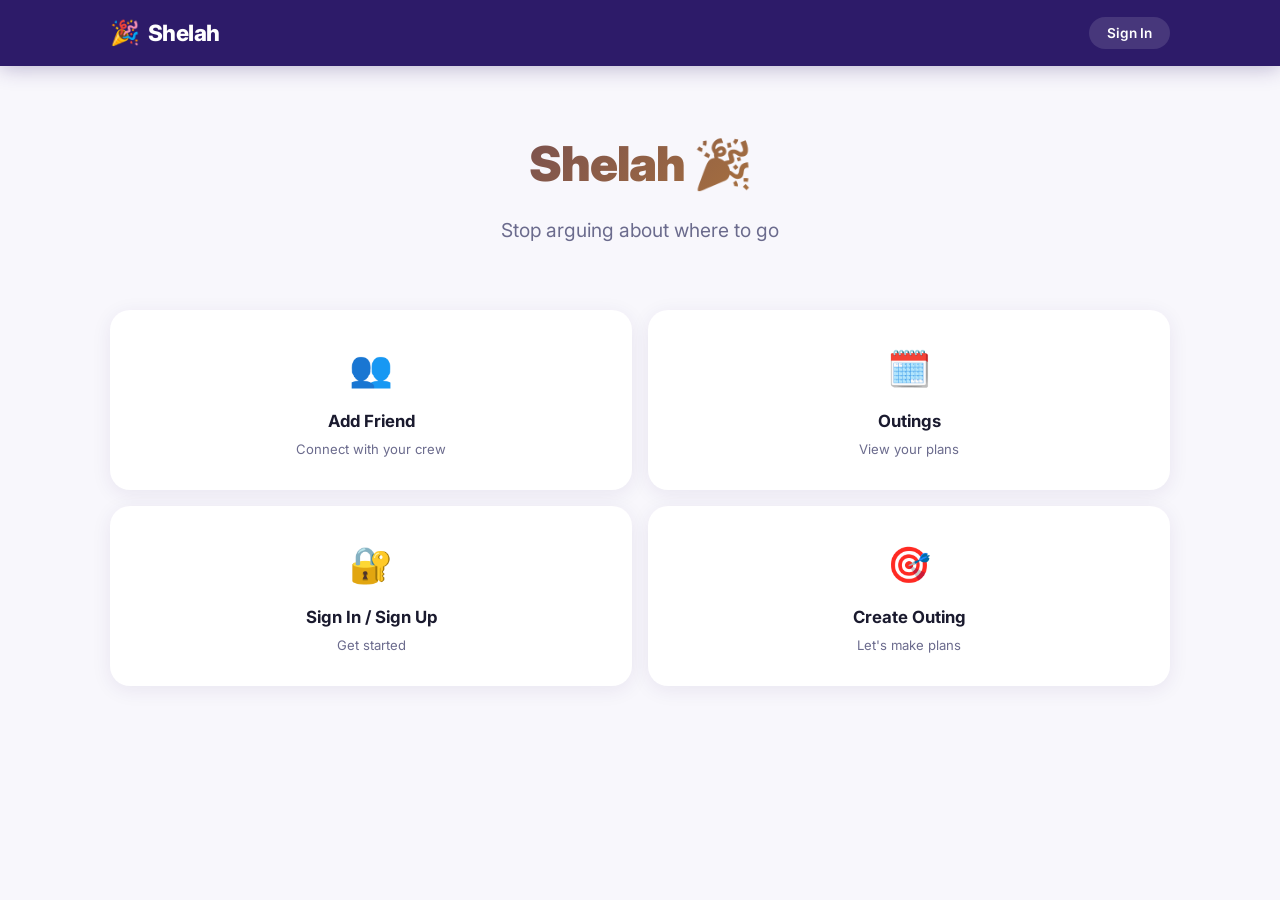
==== index.html @ 34726a4f "upload" ====
<!DOCTYPE html>
<html lang="en">
<head>
  <meta charset="UTF-8">
  <meta name="viewport" content="width=device-width, initial-scale=1.0">
  <meta name="description" content="Shelah — Stop arguing about where to go. Plan outings with friends and find places everyone loves.">
  <title>Shelah 🎉 — Plan Outings With Friends</title>
  <link rel="stylesheet" href="/css/styles.css">
</head>
<body>

<!-- Nav -->
<nav class="nav">
  <div class="container">
    <a href="/" class="nav-brand"><span>🎉</span> Shelah</a>
    <div id="nav-user"></div>
  </div>
</nav>

<!-- Hero -->
<section class="hero" id="hero-section">
  <div id="hero-guest" data-auth="guest">
    <h1 class="hero-title">Shelah 🎉</h1>
    <p class="hero-tagline">Stop arguing about where to go</p>
  </div>
  <div id="hero-user" data-auth="required" style="display:none">
    <h2 class="hero-greeting" id="greeting"></h2>
    <p class="hero-tagline">What's the plan today?</p>
  </div>
</section>

<!-- Action Grid -->
<main class="container" style="padding-bottom:48px">
  <div class="action-grid">
    <div class="action-card" id="action-add-friend" onclick="handleAction('friend')">
      <span class="icon">👥</span>
      <div class="label">Add Friend</div>
      <div class="sublabel">Connect with your crew</div>
    </div>
    <div class="action-card" id="action-outings" onclick="handleAction('outings')">
      <span class="icon">🗓️</span>
      <div class="label">Outings</div>
      <div class="sublabel">View your plans</div>
    </div>
    <div class="action-card" id="action-auth" onclick="handleAction('auth')">
      <span class="icon" id="auth-icon">🔐</span>
      <div class="label" id="auth-label">Sign In / Sign Up</div>
      <div class="sublabel" id="auth-sublabel">Get started</div>
    </div>
    <div class="action-card" id="action-create" onclick="handleAction('create')">
      <span class="icon">🎯</span>
      <div class="label">Create Outing</div>
      <div class="sublabel">Let's make plans</div>
    </div>
  </div>
</main>

<!-- Auth Modal -->
<div class="modal-overlay" id="auth-modal">
  <div class="modal modal-inner">
    <div class="tabs">
      <div class="tab active" onclick="switchTab('signin')">Sign In</div>
      <div class="tab" onclick="switchTab('signup')">Sign Up</div>
    </div>
    <!-- Sign In -->
    <div class="tab-content active" id="tab-signin">
      <form id="signin-form" onsubmit="handleSignIn(event)">
        <div class="form-group">
          <label class="form-label">Email</label>
          <input type="email" class="form-input" id="signin-email" placeholder="you@example.com" required>
        </div>
        <div class="form-group">
          <label class="form-label">Password</label>
          <input type="password" class="form-input" id="signin-password" placeholder="••••••••" required>
        </div>
        <div class="form-error" id="signin-error"></div>
        <button type="submit" class="btn btn-primary btn-block btn-lg" id="signin-btn">Sign In</button>
      </form>
    </div>
    <!-- Sign Up -->
    <div class="tab-content" id="tab-signup">
      <form id="signup-form" onsubmit="handleSignUp(event)">
        <div class="form-group">
          <label class="form-label">Display Name</label>
          <input type="text" class="form-input" id="signup-name" placeholder="Your name" required>
        </div>
        <div class="form-group">
          <label class="form-label">Email</label>
          <input type="email" class="form-input" id="signup-email" placeholder="you@example.com" required>
        </div>
        <div class="form-group">
          <label class="form-label">Password</label>
          <input type="password" class="form-input" id="signup-password" placeholder="Min 6 characters" required minlength="6">
        </div>
        <div class="form-error" id="signup-error"></div>
        <button type="submit" class="btn btn-accent btn-block btn-lg" id="signup-btn">Create Account</button>
      </form>
    </div>
  </div>
</div>

<!-- Friend Modal -->
<div class="modal-overlay" id="friend-modal">
  <div class="modal modal-inner">
    <h3 class="modal-title">👥 Add Friend</h3>
    <form onsubmit="handleAddFriend(event)">
      <div class="form-group">
        <label class="form-label">Friend's Email</label>
        <input type="email" class="form-input" id="friend-email" placeholder="friend@example.com" required>
      </div>
      <button type="submit" class="btn btn-primary btn-block" id="add-friend-btn">Send Request</button>
    </form>
    <div style="margin-top:24px">
      <h4 class="section-title">📬 Pending Requests</h4>
      <div id="friend-requests-list">
        <div class="empty-state"><span class="icon">✨</span><p>No pending requests</p></div>
      </div>
    </div>
  </div>
</div>

<script src="/js/api.js"></script>
<script src="/js/auth.js"></script>
<script>
  function onAuthReady() {
    const user = window.currentUser;
    if (user) {
      document.getElementById('greeting').textContent = `Hey ${user.display_name}! 👋`;
      document.getElementById('auth-icon').textContent = '👋';
      document.getElementById('auth-label').textContent = 'Sign Out';
      document.getElementById('auth-sublabel').textContent = user.display_name;
    }
    // Auto open login modal if redirected
    if (new URLSearchParams(window.location.search).get('login') === '1' && !user) {
      openAuthModal();
    }
  }

  function handleAction(action) {
    if (action === 'auth') {
      if (window.currentUser) { handleLogout(); return; }
      openAuthModal();
      return;
    }
    if (!window.currentUser) {
      showToast('Please sign in first', 'info');
      openAuthModal();
      return;
    }
    if (action === 'friend') openModal('friend-modal'), loadFriendRequests();
    if (action === 'outings') window.location.href = '/outings.html';
    if (action === 'create') window.location.href = '/create-outing.html';
  }

  function openAuthModal() { openModal('auth-modal'); }

  function switchTab(tab) {
    document.querySelectorAll('.tab').forEach((t, i) => {
      t.classList.toggle('active', (tab === 'signin' && i === 0) || (tab === 'signup' && i === 1));
    });
    document.getElementById('tab-signin').classList.toggle('active', tab === 'signin');
    document.getElementById('tab-signup').classList.toggle('active', tab === 'signup');
  }

  async function handleSignIn(e) {
    e.preventDefault();
    const btn = document.getElementById('signin-btn');
    const errEl = document.getElementById('signin-error');
    errEl.textContent = '';
    btnLoading(btn, true);
    try {
      const data = await login(
        document.getElementById('signin-email').value,
        document.getElementById('signin-password').value
      );
      window.currentUser = data.user;
      closeAllModals();
      updateAuthUI();
      onAuthReady();
      showToast('Welcome back!', 'success');
    } catch (err) {
      errEl.textContent = err.error || 'Sign in failed';
    } finally {
      btnLoading(btn, false);
    }
  }

  async function handleSignUp(e) {
    e.preventDefault();
    const btn = document.getElementById('signup-btn');
    const errEl = document.getElementById('signup-error');
    errEl.textContent = '';
    btnLoading(btn, true);
    try {
      const data = await signup(
        document.getElementById('signup-email').value,
        document.getElementById('signup-password').value,
        document.getElementById('signup-name').value
      );
      window.currentUser = data.user;
      closeAllModals();
      updateAuthUI();
      onAuthReady();
      showToast('Account created! 🎉', 'success');
    } catch (err) {
      errEl.textContent = err.error || 'Sign up failed';
    } finally {
      btnLoading(btn, false);
    }
  }

  async function handleAddFriend(e) {
    e.preventDefault();
    const btn = document.getElementById('add-friend-btn');
    btnLoading(btn, true);
    try {
      const data = await addFriend(document.getElementById('friend-email').value);
      document.getElementById('friend-email').value = '';
      showToast(data.message, 'success');
    } catch (err) {
      showToast(err.error || 'Failed to add friend', 'error');
    } finally {
      btnLoading(btn, false);
    }
  }

  async function loadFriendRequests() {
    const container = document.getElementById('friend-requests-list');
    try {
      const data = await getFriendRequests();
      if (!data.requests.length) {
        container.innerHTML = '<div class="empty-state"><span class="icon">✨</span><p>No pending requests</p></div>';
        return;
      }
      container.innerHTML = data.requests.map(r => `
        <div class="member-row" id="freq-${r.friendship_id}">
          ${avatarHtml(r.display_name, 36)}
          <span class="member-name">${escapeHtml(r.display_name)}</span>
          <button class="btn btn-sm btn-primary" onclick="respondRequest('${r.friendship_id}','accept')">Accept</button>
          <button class="btn btn-sm btn-outline" onclick="respondRequest('${r.friendship_id}','decline')">Decline</button>
        </div>
      `).join('');
    } catch (err) {
      container.innerHTML = '<p style="color:var(--text-secondary)">Could not load requests</p>';
    }
  }

  async function respondRequest(id, action) {
    try {
      await respondFriendRequest(id, action);
      document.getElementById('freq-' + id)?.remove();
      showToast(action === 'accept' ? 'Friend added! 🤝' : 'Request declined', action === 'accept' ? 'success' : 'info');
    } catch (err) {
      showToast(err.error || 'Failed', 'error');
    }
  }
</script>
</body>
</html>
---- css/styles.css ----
/* ============================================
   SHELAH — Design System & Styles
   ============================================ */
@import url('https://fonts.googleapis.com/css2?family=Inter:wght@300;400;500;600;700;800;900&display=swap');

/* --- Tokens --- */
:root {
  --primary: #2D1B69;
  --primary-light: #4A2D99;
  --primary-dark: #1A0F40;
  --accent: #F5A623;
  --accent-light: #FFD07A;
  --accent-dark: #D48B0A;
  --bg: #F8F7FC;
  --bg-card: #FFFFFF;
  --bg-dark: #0F0A1E;
  --text: #1A1A2E;
  --text-secondary: #6B6B8D;
  --text-light: #9999B3;
  --border: #E8E6F0;
  --success: #10B981;
  --error: #EF4444;
  --warning: #F59E0B;
  --green-pill: #D1FAE5;
  --green-pill-text: #065F46;
  --red-pill: #FEE2E2;
  --red-pill-text: #991B1B;
  --amber-pill: #FEF3C7;
  --amber-pill-text: #92400E;
  --radius: 14px;
  --radius-sm: 8px;
  --radius-lg: 20px;
  --radius-full: 999px;
  --shadow-sm: 0 1px 3px rgba(45,27,105,0.06);
  --shadow: 0 4px 20px rgba(45,27,105,0.08);
  --shadow-lg: 0 10px 40px rgba(45,27,105,0.12);
  --shadow-glow: 0 0 30px rgba(245,166,35,0.15);
  --transition: 0.25s cubic-bezier(0.4,0,0.2,1);
  --font: 'Inter', -apple-system, BlinkMacSystemFont, sans-serif;
}

/* --- Reset --- */
*,*::before,*::after{box-sizing:border-box;margin:0;padding:0}
html{font-size:16px;scroll-behavior:smooth}
body{font-family:var(--font);background:var(--bg);color:var(--text);line-height:1.6;min-height:100vh;-webkit-font-smoothing:antialiased}
a{color:inherit;text-decoration:none}
button{cursor:pointer;font-family:var(--font);border:none;background:none}
input,select,textarea{font-family:var(--font);border:none;outline:none}
img{max-width:100%;display:block}
ul{list-style:none}

/* --- Utilities --- */
.container{max-width:1100px;margin:0 auto;padding:0 20px}
.sr-only{position:absolute;width:1px;height:1px;overflow:hidden;clip:rect(0,0,0,0)}
.text-center{text-align:center}

/* --- Nav --- */
.nav{background:var(--primary);padding:14px 0;position:sticky;top:0;z-index:100;box-shadow:0 2px 20px rgba(45,27,105,0.3)}
.nav .container{display:flex;align-items:center;justify-content:space-between}
.nav-brand{font-size:1.4rem;font-weight:800;color:#fff;letter-spacing:-0.5px;display:flex;align-items:center;gap:8px}
.nav-brand span{font-size:1.5rem}
.nav-user{display:flex;align-items:center;gap:12px;color:rgba(255,255,255,0.85);font-size:0.9rem}
.nav-user strong{color:#fff}
.nav-btn{background:rgba(255,255,255,0.12);color:#fff;padding:8px 18px;border-radius:var(--radius-full);font-size:0.85rem;font-weight:600;transition:var(--transition)}
.nav-btn:hover{background:rgba(255,255,255,0.22)}

/* --- Buttons --- */
.btn{display:inline-flex;align-items:center;justify-content:center;gap:8px;padding:12px 28px;border-radius:var(--radius);font-weight:600;font-size:0.95rem;transition:var(--transition);position:relative;overflow:hidden}
.btn:active{transform:scale(0.97)}
.btn-primary{background:linear-gradient(135deg,var(--primary),var(--primary-light));color:#fff;box-shadow:0 4px 15px rgba(45,27,105,0.25)}
.btn-primary:hover{box-shadow:0 6px 25px rgba(45,27,105,0.35);transform:translateY(-1px)}
.btn-accent{background:linear-gradient(135deg,var(--accent),var(--accent-light));color:var(--primary-dark);box-shadow:0 4px 15px rgba(245,166,35,0.3)}
.btn-accent:hover{box-shadow:0 6px 25px rgba(245,166,35,0.4);transform:translateY(-1px)}
.btn-outline{border:2px solid var(--border);color:var(--text);background:var(--bg-card)}
.btn-outline:hover{border-color:var(--primary);color:var(--primary)}
.btn-ghost{color:var(--text-secondary);padding:8px 16px}
.btn-ghost:hover{color:var(--primary);background:rgba(45,27,105,0.05)}
.btn-danger{background:var(--error);color:#fff}
.btn-sm{padding:8px 18px;font-size:0.85rem;border-radius:var(--radius-sm)}
.btn-lg{padding:16px 36px;font-size:1.05rem;border-radius:var(--radius-lg)}
.btn-block{width:100%}
.btn:disabled{opacity:0.5;cursor:not-allowed;transform:none!important}
.btn .spinner{width:18px;height:18px;border:2px solid rgba(255,255,255,0.3);border-top-color:#fff;border-radius:50%;animation:spin 0.6s linear infinite}
@keyframes spin{to{transform:rotate(360deg)}}

/* --- Cards --- */
.card{background:var(--bg-card);border-radius:var(--radius);box-shadow:var(--shadow);padding:24px;transition:var(--transition)}
.card:hover{box-shadow:var(--shadow-lg)}
.card-header{display:flex;align-items:center;justify-content:space-between;margin-bottom:16px}

/* --- Action Cards (Home) --- */
.action-grid{display:grid;grid-template-columns:repeat(2,1fr);gap:16px;margin-top:24px}
.action-card{background:var(--bg-card);border-radius:var(--radius-lg);padding:28px 24px;text-align:center;cursor:pointer;transition:var(--transition);border:2px solid transparent;box-shadow:var(--shadow)}
.action-card:hover{transform:translateY(-4px);box-shadow:var(--shadow-lg);border-color:var(--accent)}
.action-card .icon{font-size:2.2rem;margin-bottom:12px;display:block}
.action-card .label{font-weight:700;font-size:1.05rem;color:var(--text)}
.action-card .sublabel{font-size:0.82rem;color:var(--text-secondary);margin-top:4px}

/* --- Hero --- */
.hero{text-align:center;padding:60px 20px 40px}
.hero-title{font-size:3rem;font-weight:900;background:linear-gradient(135deg,var(--primary),var(--accent));-webkit-background-clip:text;-webkit-text-fill-color:transparent;background-clip:text;letter-spacing:-1px}
.hero-tagline{font-size:1.2rem;color:var(--text-secondary);margin-top:12px;font-weight:400}
.hero-greeting{font-size:1.8rem;font-weight:800;color:var(--text);margin-bottom:4px}

/* --- Forms --- */
.form-group{margin-bottom:18px}
.form-label{display:block;font-weight:600;font-size:0.88rem;color:var(--text-secondary);margin-bottom:6px;text-transform:uppercase;letter-spacing:0.5px}
.form-input{width:100%;padding:12px 16px;border:2px solid var(--border);border-radius:var(--radius);font-size:0.95rem;background:var(--bg);color:var(--text);transition:var(--transition)}
.form-input:focus{border-color:var(--primary);box-shadow:0 0 0 3px rgba(45,27,105,0.1)}
.form-input::placeholder{color:var(--text-light)}
.form-error{color:var(--error);font-size:0.82rem;margin-top:4px}

/* --- Tabs --- */
.tabs{display:flex;border-bottom:2px solid var(--border);margin-bottom:24px}
.tab{flex:1;padding:12px;text-align:center;font-weight:600;color:var(--text-secondary);cursor:pointer;border-bottom:2px solid transparent;margin-bottom:-2px;transition:var(--transition)}
.tab.active{color:var(--primary);border-bottom-color:var(--primary)}
.tab:hover{color:var(--primary)}
.tab-content{display:none}
.tab-content.active{display:block}

/* --- Modal --- */
.modal-overlay{position:fixed;inset:0;background:rgba(15,10,30,0.6);backdrop-filter:blur(4px);z-index:200;display:none;align-items:center;justify-content:center;animation:fadeIn 0.2s ease}
.modal-overlay.active{display:flex}
.modal{background:var(--bg-card);border-radius:var(--radius-lg);padding:32px;max-width:480px;width:90%;max-height:90vh;overflow-y:auto;box-shadow:var(--shadow-lg);animation:slideUp 0.3s ease}
.modal-lg{max-width:640px}
.modal-full{max-width:95vw;width:95vw;max-height:95vh;height:95vh}
.modal-title{font-size:1.3rem;font-weight:800;margin-bottom:20px;display:flex;align-items:center;gap:10px}
.modal-close{position:absolute;top:16px;right:16px;font-size:1.5rem;color:var(--text-secondary);cursor:pointer;width:36px;height:36px;display:flex;align-items:center;justify-content:center;border-radius:50%;transition:var(--transition)}
.modal-close:hover{background:var(--bg);color:var(--text)}
.modal-inner{position:relative}

@keyframes fadeIn{from{opacity:0}to{opacity:1}}
@keyframes slideUp{from{opacity:0;transform:translateY(20px)}to{opacity:1;transform:translateY(0)}}

/* --- Pill Badges --- */
.pill{display:inline-flex;align-items:center;gap:4px;padding:4px 14px;border-radius:var(--radius-full);font-size:0.78rem;font-weight:700;text-transform:uppercase;letter-spacing:0.3px}
.pill-open{background:var(--green-pill);color:var(--green-pill-text)}
.pill-closed{background:var(--red-pill);color:var(--red-pill-text)}
.pill-restricted{background:var(--amber-pill);color:var(--amber-pill-text)}
.pill-budget{background:#EDE9FE;color:#5B21B6}
.pill-moderate{background:#DBEAFE;color:#1E40AF}
.pill-upscale{background:#FEF3C7;color:#92400E}
.pill-luxury{background:#FEE2E2;color:#991B1B}
.pill-niche{background:#E0E7FF;color:#3730A3}
.pill-mainstream{background:#D1FAE5;color:#065F46}

/* --- Avatar --- */
.avatar{width:40px;height:40px;border-radius:50%;display:flex;align-items:center;justify-content:center;font-weight:700;font-size:0.9rem;color:#fff;flex-shrink:0}
.avatar-stack{display:flex}
.avatar-stack .avatar{margin-left:-10px;border:2px solid var(--bg-card)}
.avatar-stack .avatar:first-child{margin-left:0}
.avatar-more{background:var(--border);color:var(--text-secondary);font-size:0.75rem}

/* --- Members Table --- */
.members-list{display:flex;flex-direction:column;gap:8px}
.member-row{display:flex;align-items:center;gap:14px;padding:12px 16px;background:var(--bg);border-radius:var(--radius);transition:var(--transition)}
.member-row:hover{background:#EEEAF5}
.member-name{font-weight:600;flex:1}
.member-status{font-size:1.1rem}

/* --- Place Cards --- */
.places-grid{display:flex;flex-direction:column;gap:14px}
.place-card{display:flex;gap:16px;padding:16px;background:var(--bg-card);border-radius:var(--radius);box-shadow:var(--shadow-sm);transition:var(--transition);border:2px solid transparent}
.place-card:hover{border-color:var(--accent);box-shadow:var(--shadow)}
.place-thumb{width:90px;height:90px;border-radius:var(--radius-sm);overflow:hidden;flex-shrink:0;display:flex;align-items:center;justify-content:center;font-size:2rem;background:linear-gradient(135deg,#EDE9FE,#DDD6FE)}
.place-thumb img{width:100%;height:100%;object-fit:cover}
.place-info{flex:1;min-width:0}
.place-name{font-weight:700;font-size:1.05rem;margin-bottom:4px}
.place-meta{display:flex;flex-wrap:wrap;gap:8px;align-items:center;margin-top:6px;font-size:0.82rem;color:var(--text-secondary)}
.place-meta .pill{font-size:0.7rem}
.place-stars{color:var(--accent);letter-spacing:1px}
.place-actions{display:flex;flex-direction:column;align-items:center;justify-content:center;gap:4px;flex-shrink:0}
.vote-btn{width:48px;height:48px;border-radius:50%;border:2px solid var(--border);display:flex;align-items:center;justify-content:center;font-size:1.3rem;transition:var(--transition);background:var(--bg-card)}
.vote-btn:hover{border-color:var(--accent);background:#FFF8EB}
.vote-btn.voted{background:var(--accent);border-color:var(--accent);color:var(--primary-dark)}
.vote-count{font-size:0.8rem;font-weight:700;color:var(--text-secondary)}

/* --- Outing Cards --- */
.outing-card{display:flex;align-items:center;gap:16px;padding:20px;background:var(--bg-card);border-radius:var(--radius);box-shadow:var(--shadow-sm);transition:var(--transition);cursor:pointer;border:2px solid transparent}
.outing-card:hover{border-color:var(--primary);box-shadow:var(--shadow);transform:translateY(-2px)}
.outing-card-info{flex:1}
.outing-card-name{font-weight:700;font-size:1.1rem}
.outing-card-date{color:var(--text-secondary);font-size:0.88rem;margin-top:2px}
.outing-card-right{display:flex;align-items:center;gap:12px}

/* --- Toast --- */
.toast-container{position:fixed;bottom:24px;right:24px;z-index:9999;display:flex;flex-direction:column;gap:8px}
.toast{padding:14px 22px;border-radius:var(--radius);color:#fff;font-weight:600;font-size:0.9rem;box-shadow:var(--shadow-lg);animation:slideInRight 0.3s ease, fadeOut 0.3s ease 2.7s forwards;max-width:360px}
.toast-success{background:var(--success)}
.toast-error{background:var(--error)}
.toast-info{background:var(--primary)}
@keyframes slideInRight{from{transform:translateX(100%);opacity:0}to{transform:translateX(0);opacity:1}}
@keyframes fadeOut{to{opacity:0;transform:translateY(10px)}}

/* --- Type Selector --- */
.type-options{display:flex;flex-direction:column;gap:12px}
.type-option{padding:20px;border:2px solid var(--border);border-radius:var(--radius);cursor:pointer;transition:var(--transition);text-align:center}
.type-option:hover{border-color:var(--primary);background:#F5F3FF}
.type-option.selected{border-color:var(--primary);background:linear-gradient(135deg,#F5F3FF,#EDE9FE)}
.type-option .icon{font-size:2rem;margin-bottom:8px}
.type-option .name{font-weight:700;font-size:1rem}
.type-option .desc{font-size:0.82rem;color:var(--text-secondary);margin-top:4px}

/* --- Date Picker --- */
.calendar{user-select:none}
.calendar-header{display:flex;align-items:center;justify-content:space-between;margin-bottom:16px}
.calendar-header .month{font-weight:700;font-size:1.05rem}
.calendar-nav{width:36px;height:36px;display:flex;align-items:center;justify-content:center;border-radius:50%;cursor:pointer;transition:var(--transition);font-size:1.2rem}
.calendar-nav:hover{background:var(--bg)}
.calendar-grid{display:grid;grid-template-columns:repeat(7,1fr);gap:4px;text-align:center}
.calendar-day-label{font-size:0.75rem;font-weight:600;color:var(--text-light);padding:8px 0}
.calendar-day{padding:10px 0;border-radius:var(--radius-sm);cursor:pointer;font-weight:500;transition:var(--transition);font-size:0.9rem}
.calendar-day:hover:not(.disabled):not(.selected){background:var(--bg)}
.calendar-day.disabled{color:var(--text-light);cursor:not-allowed;opacity:0.4}
.calendar-day.selected{background:var(--primary);color:#fff;font-weight:700}
.calendar-day.today{border:2px solid var(--accent)}

/* --- Chips --- */
.chip{display:inline-flex;align-items:center;gap:6px;padding:6px 14px;border-radius:var(--radius-full);font-size:0.85rem;font-weight:600;border:2px solid var(--border);background:var(--bg-card);cursor:pointer;transition:var(--transition)}
.chip:hover{border-color:var(--primary)}
.chip.active{background:var(--primary);color:#fff;border-color:var(--primary)}
.chip-remove{font-size:1rem;line-height:1;margin-left:4px;opacity:0.6}
.chip-remove:hover{opacity:1}
.chips-grid{display:flex;flex-wrap:wrap;gap:8px}

/* --- Slider --- */
.slider-wrap{padding:8px 0}
.slider-wrap input[type=range]{width:100%;-webkit-appearance:none;height:6px;border-radius:3px;background:linear-gradient(90deg,var(--primary) 0%,var(--border) 0%);outline:none;transition:var(--transition)}
.slider-wrap input[type=range]::-webkit-slider-thumb{-webkit-appearance:none;width:22px;height:22px;border-radius:50%;background:var(--primary);box-shadow:0 2px 8px rgba(45,27,105,0.3);cursor:pointer}
.slider-label{font-weight:600;color:var(--primary);font-size:0.95rem;text-align:center;margin-top:8px}

/* --- Star Picker --- */
.star-picker{display:flex;gap:4px;font-size:1.5rem;cursor:pointer}
.star-picker .star{color:var(--border);transition:var(--transition)}
.star-picker .star.active{color:var(--accent)}
.star-picker .star:hover{transform:scale(1.15)}

/* --- Map Container --- */
.map-container{width:100%;height:250px;border-radius:var(--radius);overflow:hidden;border:2px solid var(--border);margin-bottom:12px;background:var(--bg)}

/* --- Share Box --- */
.share-box{display:flex;align-items:center;gap:8px;padding:10px 14px;background:var(--bg);border-radius:var(--radius);border:2px solid var(--border);margin:12px 0}
.share-box input{flex:1;background:transparent;font-size:0.85rem;color:var(--text-secondary)}
.share-box .btn{flex-shrink:0}

/* --- Empty State --- */
.empty-state{text-align:center;padding:48px 20px;color:var(--text-secondary)}
.empty-state .icon{font-size:3rem;margin-bottom:12px;display:block}
.empty-state .title{font-weight:700;font-size:1.1rem;color:var(--text);margin-bottom:8px}

/* --- Restricted View --- */
.restricted-view{text-align:center;padding:80px 20px}
.restricted-view .lock{font-size:4rem;margin-bottom:16px}
.restricted-view h2{font-size:1.5rem;margin-bottom:8px}

/* --- Loading --- */
.skeleton{background:linear-gradient(90deg,var(--border) 25%,#f0eef5 50%,var(--border) 75%);background-size:200% 100%;animation:shimmer 1.5s infinite;border-radius:var(--radius-sm);height:20px;margin-bottom:8px}
@keyframes shimmer{0%{background-position:200% 0}100%{background-position:-200% 0}}

/* --- Page Header --- */
.page-header{display:flex;align-items:center;justify-content:space-between;margin:32px 0 24px;flex-wrap:wrap;gap:12px}
.page-header h1{font-size:1.8rem;font-weight:800}

/* --- Outing Header --- */
.outing-header{margin-bottom:28px}
.outing-header h1{font-size:2rem;font-weight:900;margin-bottom:4px}
.outing-date{color:var(--text-secondary);font-size:1.05rem;margin-bottom:10px}
.outing-actions{display:flex;flex-wrap:wrap;gap:10px;margin-top:20px}

/* --- Section --- */
.section{margin-bottom:32px}
.section-title{font-size:1.1rem;font-weight:700;margin-bottom:14px;display:flex;align-items:center;gap:8px}

/* --- Friends Check List --- */
.friend-check{display:flex;align-items:center;gap:12px;padding:10px;border-radius:var(--radius-sm);cursor:pointer;transition:var(--transition)}
.friend-check:hover{background:var(--bg)}
.friend-check input[type=checkbox]{width:18px;height:18px;accent-color:var(--primary)}

/* --- Responsive --- */
@media(max-width:640px){
  .hero-title{font-size:2.2rem}
  .action-grid{grid-template-columns:1fr 1fr;gap:12px}
  .action-card{padding:20px 16px}
  .action-card .icon{font-size:1.8rem}
  .container{padding:0 14px}
  .place-card{flex-direction:column}
  .place-thumb{width:100%;height:140px}
  .place-actions{flex-direction:row}
  .modal{padding:24px 18px;width:95%}
  .modal-full{width:100vw;max-width:100vw;height:100vh;max-height:100vh;border-radius:0}
  .outing-card{flex-direction:column;align-items:flex-start}
  .outing-card-right{width:100%;justify-content:space-between}
  .page-header{flex-direction:column;align-items:flex-start}
}
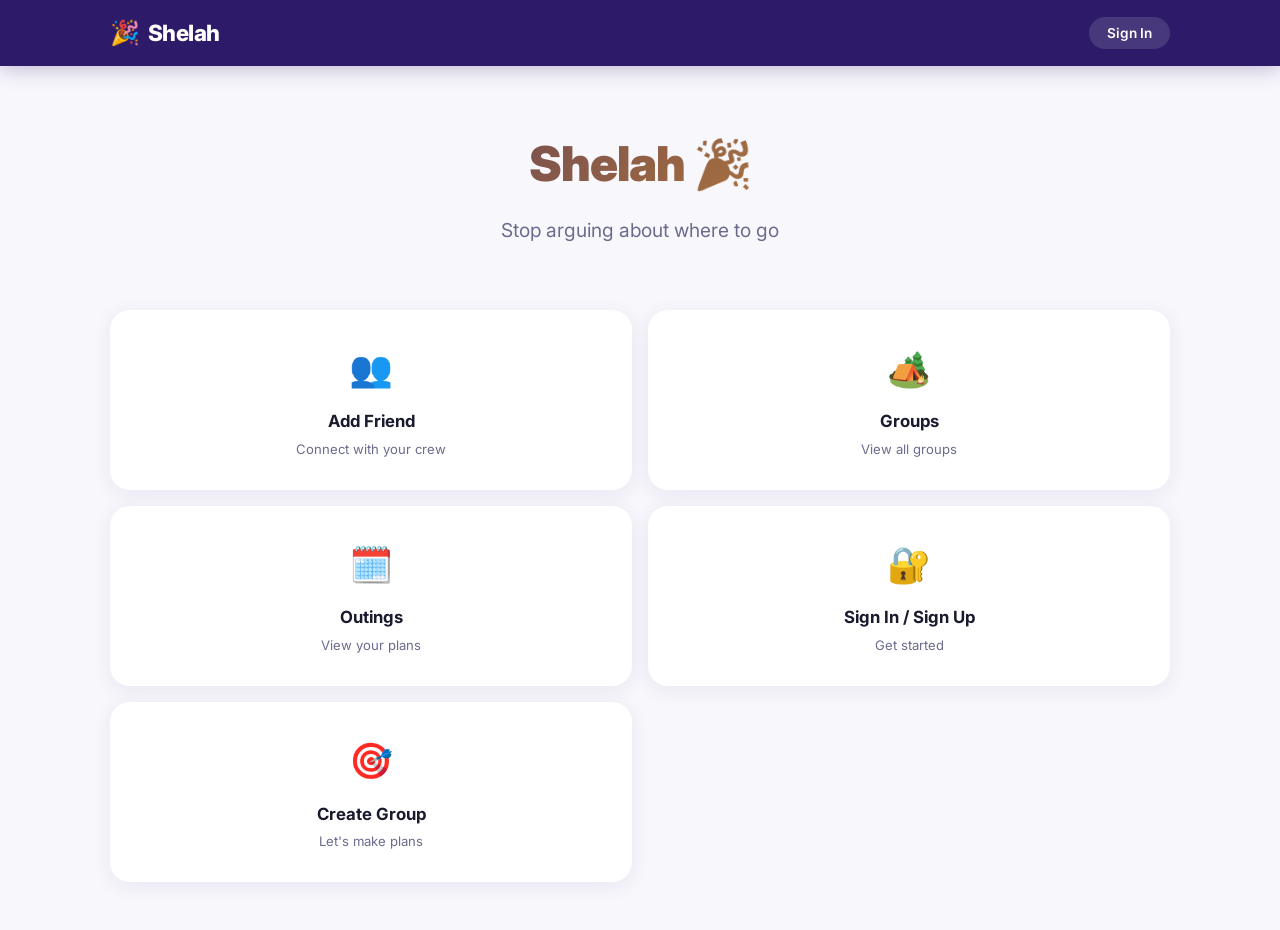
==== commit c3022baf: "upload" ====
--- a/index.html
+++ b/index.html
@@ -1,238 +1,250 @@
 <!DOCTYPE html>
 <html lang="en">
+
 <head>
   <meta charset="UTF-8">
   <meta name="viewport" content="width=device-width, initial-scale=1.0">
-  <meta name="description" content="Shelah — Stop arguing about where to go. Plan outings with friends and find places everyone loves.">
+  <meta name="description"
+    content="Shelah — Stop arguing about where to go. Plan outings with friends and find places everyone loves.">
   <title>Shelah 🎉 — Plan Outings With Friends</title>
   <link rel="stylesheet" href="/css/styles.css">
 </head>
+
 <body>
 
-<!-- Nav -->
-<nav class="nav">
-  <div class="container">
-    <a href="/" class="nav-brand"><span>🎉</span> Shelah</a>
-    <div id="nav-user"></div>
+  <!-- Nav -->
+  <nav class="nav">
+    <div class="container">
+      <a href="/" class="nav-brand"><span>🎉</span> Shelah</a>
+      <div id="nav-user"></div>
+    </div>
+  </nav>
+
+  <!-- Hero -->
+  <section class="hero" id="hero-section">
+    <div id="hero-guest" data-auth="guest">
+      <h1 class="hero-title">Shelah 🎉</h1>
+      <p class="hero-tagline">Stop arguing about where to go</p>
+    </div>
+    <div id="hero-user" data-auth="required" style="display:none">
+      <h2 class="hero-greeting" id="greeting"></h2>
+      <p class="hero-tagline">What's the plan today?</p>
+    </div>
+  </section>
+
+  <!-- Action Grid -->
+  <main class="container" style="padding-bottom:48px">
+    <div class="action-grid">
+      <div class="action-card" id="action-add-friend" onclick="handleAction('friend')">
+        <span class="icon">👥</span>
+        <div class="label">Add Friend</div>
+        <div class="sublabel">Connect with your crew</div>
+      </div>
+      <div class="action-card" id="action-groups" onclick="handleAction('groups')">
+        <span class="icon">🏕️</span>
+        <div class="label">Groups</div>
+        <div class="sublabel">View all groups</div>
+      </div>
+      <div class="action-card" id="action-outings" onclick="handleAction('outings')">
+        <span class="icon">🗓️</span>
+        <div class="label">Outings</div>
+        <div class="sublabel">View your plans</div>
+      </div>
+      <div class="action-card" id="action-auth" onclick="handleAction('auth')">
+        <span class="icon" id="auth-icon">🔐</span>
+        <div class="label" id="auth-label">Sign In / Sign Up</div>
+        <div class="sublabel" id="auth-sublabel">Get started</div>
+      </div>
+      <div class="action-card" id="action-create" onclick="handleAction('create')">
+        <span class="icon">🎯</span>
+        <div class="label">Create Group</div>
+        <div class="sublabel">Let's make plans</div>
+      </div>
+    </div>
+  </main>
+
+  <!-- Auth Modal -->
+  <div class="modal-overlay" id="auth-modal">
+    <div class="modal modal-inner">
+      <div class="tabs">
+        <div class="tab active" onclick="switchTab('signin')">Sign In</div>
+        <div class="tab" onclick="switchTab('signup')">Sign Up</div>
+      </div>
+      <!-- Sign In -->
+      <div class="tab-content active" id="tab-signin">
+        <form id="signin-form" onsubmit="handleSignIn(event)">
+          <div class="form-group">
+            <label class="form-label">Email</label>
+            <input type="email" class="form-input" id="signin-email" placeholder="you@example.com" required>
+          </div>
+          <div class="form-group">
+            <label class="form-label">Password</label>
+            <input type="password" class="form-input" id="signin-password" placeholder="••••••••" required>
+          </div>
+          <div class="form-error" id="signin-error"></div>
+          <button type="submit" class="btn btn-primary btn-block btn-lg" id="signin-btn">Sign In</button>
+        </form>
+      </div>
+      <!-- Sign Up -->
+      <div class="tab-content" id="tab-signup">
+        <form id="signup-form" onsubmit="handleSignUp(event)">
+          <div class="form-group">
+            <label class="form-label">Display Name</label>
+            <input type="text" class="form-input" id="signup-name" placeholder="Your name" required>
+          </div>
+          <div class="form-group">
+            <label class="form-label">Email</label>
+            <input type="email" class="form-input" id="signup-email" placeholder="you@example.com" required>
+          </div>
+          <div class="form-group">
+            <label class="form-label">Password</label>
+            <input type="password" class="form-input" id="signup-password" placeholder="Min 6 characters" required
+              minlength="6">
+          </div>
+          <div class="form-error" id="signup-error"></div>
+          <button type="submit" class="btn btn-accent btn-block btn-lg" id="signup-btn">Create Account</button>
+        </form>
+      </div>
+    </div>
   </div>
-</nav>
-
-<!-- Hero -->
-<section class="hero" id="hero-section">
-  <div id="hero-guest" data-auth="guest">
-    <h1 class="hero-title">Shelah 🎉</h1>
-    <p class="hero-tagline">Stop arguing about where to go</p>
+
+  <!-- Friend Modal -->
+  <div class="modal-overlay" id="friend-modal">
+    <div class="modal modal-inner">
+      <h3 class="modal-title">👥 Add Friend</h3>
+      <form onsubmit="handleAddFriend(event)">
+        <div class="form-group">
+          <label class="form-label">Friend's Email</label>
+          <input type="email" class="form-input" id="friend-email" placeholder="friend@example.com" required>
+        </div>
+        <button type="submit" class="btn btn-primary btn-block" id="add-friend-btn">Send Request</button>
+      </form>
+      <div style="margin-top:24px">
+        <h4 class="section-title">📬 Pending Requests</h4>
+        <div id="friend-requests-list">
+          <div class="empty-state"><span class="icon">✨</span>
+            <p>No pending requests</p>
+          </div>
+        </div>
+      </div>
+    </div>
   </div>
-  <div id="hero-user" data-auth="required" style="display:none">
-    <h2 class="hero-greeting" id="greeting"></h2>
-    <p class="hero-tagline">What's the plan today?</p>
-  </div>
-</section>
-
-<!-- Action Grid -->
-<main class="container" style="padding-bottom:48px">
-  <div class="action-grid">
-    <div class="action-card" id="action-add-friend" onclick="handleAction('friend')">
-      <span class="icon">👥</span>
-      <div class="label">Add Friend</div>
-      <div class="sublabel">Connect with your crew</div>
-    </div>
-    <div class="action-card" id="action-outings" onclick="handleAction('outings')">
-      <span class="icon">🗓️</span>
-      <div class="label">Outings</div>
-      <div class="sublabel">View your plans</div>
-    </div>
-    <div class="action-card" id="action-auth" onclick="handleAction('auth')">
-      <span class="icon" id="auth-icon">🔐</span>
-      <div class="label" id="auth-label">Sign In / Sign Up</div>
-      <div class="sublabel" id="auth-sublabel">Get started</div>
-    </div>
-    <div class="action-card" id="action-create" onclick="handleAction('create')">
-      <span class="icon">🎯</span>
-      <div class="label">Create Outing</div>
-      <div class="sublabel">Let's make plans</div>
-    </div>
-  </div>
-</main>
-
-<!-- Auth Modal -->
-<div class="modal-overlay" id="auth-modal">
-  <div class="modal modal-inner">
-    <div class="tabs">
-      <div class="tab active" onclick="switchTab('signin')">Sign In</div>
-      <div class="tab" onclick="switchTab('signup')">Sign Up</div>
-    </div>
-    <!-- Sign In -->
-    <div class="tab-content active" id="tab-signin">
-      <form id="signin-form" onsubmit="handleSignIn(event)">
-        <div class="form-group">
-          <label class="form-label">Email</label>
-          <input type="email" class="form-input" id="signin-email" placeholder="you@example.com" required>
-        </div>
-        <div class="form-group">
-          <label class="form-label">Password</label>
-          <input type="password" class="form-input" id="signin-password" placeholder="••••••••" required>
-        </div>
-        <div class="form-error" id="signin-error"></div>
-        <button type="submit" class="btn btn-primary btn-block btn-lg" id="signin-btn">Sign In</button>
-      </form>
-    </div>
-    <!-- Sign Up -->
-    <div class="tab-content" id="tab-signup">
-      <form id="signup-form" onsubmit="handleSignUp(event)">
-        <div class="form-group">
-          <label class="form-label">Display Name</label>
-          <input type="text" class="form-input" id="signup-name" placeholder="Your name" required>
-        </div>
-        <div class="form-group">
-          <label class="form-label">Email</label>
-          <input type="email" class="form-input" id="signup-email" placeholder="you@example.com" required>
-        </div>
-        <div class="form-group">
-          <label class="form-label">Password</label>
-          <input type="password" class="form-input" id="signup-password" placeholder="Min 6 characters" required minlength="6">
-        </div>
-        <div class="form-error" id="signup-error"></div>
-        <button type="submit" class="btn btn-accent btn-block btn-lg" id="signup-btn">Create Account</button>
-      </form>
-    </div>
-  </div>
-</div>
-
-<!-- Friend Modal -->
-<div class="modal-overlay" id="friend-modal">
-  <div class="modal modal-inner">
-    <h3 class="modal-title">👥 Add Friend</h3>
-    <form onsubmit="handleAddFriend(event)">
-      <div class="form-group">
-        <label class="form-label">Friend's Email</label>
-        <input type="email" class="form-input" id="friend-email" placeholder="friend@example.com" required>
-      </div>
-      <button type="submit" class="btn btn-primary btn-block" id="add-friend-btn">Send Request</button>
-    </form>
-    <div style="margin-top:24px">
-      <h4 class="section-title">📬 Pending Requests</h4>
-      <div id="friend-requests-list">
-        <div class="empty-state"><span class="icon">✨</span><p>No pending requests</p></div>
-      </div>
-    </div>
-  </div>
-</div>
-
-<script src="/js/api.js"></script>
-<script src="/js/auth.js"></script>
-<script>
-  function onAuthReady() {
-    const user = window.currentUser;
-    if (user) {
-      document.getElementById('greeting').textContent = `Hey ${user.display_name}! 👋`;
-      document.getElementById('auth-icon').textContent = '👋';
-      document.getElementById('auth-label').textContent = 'Sign Out';
-      document.getElementById('auth-sublabel').textContent = user.display_name;
-    }
-    // Auto open login modal if redirected
-    if (new URLSearchParams(window.location.search).get('login') === '1' && !user) {
-      openAuthModal();
-    }
-  }
-
-  function handleAction(action) {
-    if (action === 'auth') {
-      if (window.currentUser) { handleLogout(); return; }
-      openAuthModal();
-      return;
-    }
-    if (!window.currentUser) {
-      showToast('Please sign in first', 'info');
-      openAuthModal();
-      return;
-    }
-    if (action === 'friend') openModal('friend-modal'), loadFriendRequests();
-    if (action === 'outings') window.location.href = '/outings.html';
-    if (action === 'create') window.location.href = '/create-outing.html';
-  }
-
-  function openAuthModal() { openModal('auth-modal'); }
-
-  function switchTab(tab) {
-    document.querySelectorAll('.tab').forEach((t, i) => {
-      t.classList.toggle('active', (tab === 'signin' && i === 0) || (tab === 'signup' && i === 1));
-    });
-    document.getElementById('tab-signin').classList.toggle('active', tab === 'signin');
-    document.getElementById('tab-signup').classList.toggle('active', tab === 'signup');
-  }
-
-  async function handleSignIn(e) {
-    e.preventDefault();
-    const btn = document.getElementById('signin-btn');
-    const errEl = document.getElementById('signin-error');
-    errEl.textContent = '';
-    btnLoading(btn, true);
-    try {
-      const data = await login(
-        document.getElementById('signin-email').value,
-        document.getElementById('signin-password').value
-      );
-      window.currentUser = data.user;
-      closeAllModals();
-      updateAuthUI();
-      onAuthReady();
-      showToast('Welcome back!', 'success');
-    } catch (err) {
-      errEl.textContent = err.error || 'Sign in failed';
-    } finally {
-      btnLoading(btn, false);
-    }
-  }
-
-  async function handleSignUp(e) {
-    e.preventDefault();
-    const btn = document.getElementById('signup-btn');
-    const errEl = document.getElementById('signup-error');
-    errEl.textContent = '';
-    btnLoading(btn, true);
-    try {
-      const data = await signup(
-        document.getElementById('signup-email').value,
-        document.getElementById('signup-password').value,
-        document.getElementById('signup-name').value
-      );
-      window.currentUser = data.user;
-      closeAllModals();
-      updateAuthUI();
-      onAuthReady();
-      showToast('Account created! 🎉', 'success');
-    } catch (err) {
-      errEl.textContent = err.error || 'Sign up failed';
-    } finally {
-      btnLoading(btn, false);
-    }
-  }
-
-  async function handleAddFriend(e) {
-    e.preventDefault();
-    const btn = document.getElementById('add-friend-btn');
-    btnLoading(btn, true);
-    try {
-      const data = await addFriend(document.getElementById('friend-email').value);
-      document.getElementById('friend-email').value = '';
-      showToast(data.message, 'success');
-    } catch (err) {
-      showToast(err.error || 'Failed to add friend', 'error');
-    } finally {
-      btnLoading(btn, false);
-    }
-  }
-
-  async function loadFriendRequests() {
-    const container = document.getElementById('friend-requests-list');
-    try {
-      const data = await getFriendRequests();
-      if (!data.requests.length) {
-        container.innerHTML = '<div class="empty-state"><span class="icon">✨</span><p>No pending requests</p></div>';
+
+  <script src="/js/api.js"></script>
+  <script src="/js/auth.js"></script>
+  <script>
+    function onAuthReady() {
+      const user = window.currentUser;
+      if (user) {
+        document.getElementById('greeting').textContent = `Hey ${user.display_name}! 👋`;
+        document.getElementById('auth-icon').textContent = '👋';
+        document.getElementById('auth-label').textContent = 'Sign Out';
+        document.getElementById('auth-sublabel').textContent = user.display_name;
+      }
+      // Auto open login modal if redirected
+      if (new URLSearchParams(window.location.search).get('login') === '1' && !user) {
+        openAuthModal();
+      }
+    }
+
+    function handleAction(action) {
+      if (action === 'auth') {
+        if (window.currentUser) { handleLogout(); return; }
+        openAuthModal();
         return;
       }
-      container.innerHTML = data.requests.map(r => `
+      if (!window.currentUser) {
+        showToast('Please sign in first', 'info');
+        openAuthModal();
+        return;
+      }
+      if (action === 'friend') openModal('friend-modal'), loadFriendRequests();
+      if (action === 'groups') window.location.href = '/groups.html';
+      if (action === 'outings') window.location.href = '/outings.html';
+      if (action === 'create') window.location.href = '/create-outing.html';
+    }
+
+    function openAuthModal() { openModal('auth-modal'); }
+
+    function switchTab(tab) {
+      document.querySelectorAll('.tab').forEach((t, i) => {
+        t.classList.toggle('active', (tab === 'signin' && i === 0) || (tab === 'signup' && i === 1));
+      });
+      document.getElementById('tab-signin').classList.toggle('active', tab === 'signin');
+      document.getElementById('tab-signup').classList.toggle('active', tab === 'signup');
+    }
+
+    async function handleSignIn(e) {
+      e.preventDefault();
+      const btn = document.getElementById('signin-btn');
+      const errEl = document.getElementById('signin-error');
+      errEl.textContent = '';
+      btnLoading(btn, true);
+      try {
+        const data = await login(
+          document.getElementById('signin-email').value,
+          document.getElementById('signin-password').value
+        );
+        window.currentUser = data.user;
+        closeAllModals();
+        updateAuthUI();
+        onAuthReady();
+        showToast('Welcome back!', 'success');
+      } catch (err) {
+        errEl.textContent = err.error || 'Sign in failed';
+      } finally {
+        btnLoading(btn, false);
+      }
+    }
+
+    async function handleSignUp(e) {
+      e.preventDefault();
+      const btn = document.getElementById('signup-btn');
+      const errEl = document.getElementById('signup-error');
+      errEl.textContent = '';
+      btnLoading(btn, true);
+      try {
+        const data = await signup(
+          document.getElementById('signup-email').value,
+          document.getElementById('signup-password').value,
+          document.getElementById('signup-name').value
+        );
+        window.currentUser = data.user;
+        closeAllModals();
+        updateAuthUI();
+        onAuthReady();
+        showToast('Account created! 🎉', 'success');
+      } catch (err) {
+        errEl.textContent = err.error || 'Sign up failed';
+      } finally {
+        btnLoading(btn, false);
+      }
+    }
+
+    async function handleAddFriend(e) {
+      e.preventDefault();
+      const btn = document.getElementById('add-friend-btn');
+      btnLoading(btn, true);
+      try {
+        const data = await addFriend(document.getElementById('friend-email').value);
+        document.getElementById('friend-email').value = '';
+        showToast(data.message, 'success');
+      } catch (err) {
+        showToast(err.error || 'Failed to add friend', 'error');
+      } finally {
+        btnLoading(btn, false);
+      }
+    }
+
+    async function loadFriendRequests() {
+      const container = document.getElementById('friend-requests-list');
+      try {
+        const data = await getFriendRequests();
+        if (!data.requests.length) {
+          container.innerHTML = '<div class="empty-state"><span class="icon">✨</span><p>No pending requests</p></div>';
+          return;
+        }
+        container.innerHTML = data.requests.map(r => `
         <div class="member-row" id="freq-${r.friendship_id}">
           ${avatarHtml(r.display_name, 36)}
           <span class="member-name">${escapeHtml(r.display_name)}</span>
@@ -240,20 +252,21 @@
           <button class="btn btn-sm btn-outline" onclick="respondRequest('${r.friendship_id}','decline')">Decline</button>
         </div>
       `).join('');
-    } catch (err) {
-      container.innerHTML = '<p style="color:var(--text-secondary)">Could not load requests</p>';
-    }
-  }
-
-  async function respondRequest(id, action) {
-    try {
-      await respondFriendRequest(id, action);
-      document.getElementById('freq-' + id)?.remove();
-      showToast(action === 'accept' ? 'Friend added! 🤝' : 'Request declined', action === 'accept' ? 'success' : 'info');
-    } catch (err) {
-      showToast(err.error || 'Failed', 'error');
-    }
-  }
-</script>
+      } catch (err) {
+        container.innerHTML = '<p style="color:var(--text-secondary)">Could not load requests</p>';
+      }
+    }
+
+    async function respondRequest(id, action) {
+      try {
+        await respondFriendRequest(id, action);
+        document.getElementById('freq-' + id)?.remove();
+        showToast(action === 'accept' ? 'Friend added! 🤝' : 'Request declined', action === 'accept' ? 'success' : 'info');
+      } catch (err) {
+        showToast(err.error || 'Failed', 'error');
+      }
+    }
+  </script>
 </body>
-</html>
+
+</html>
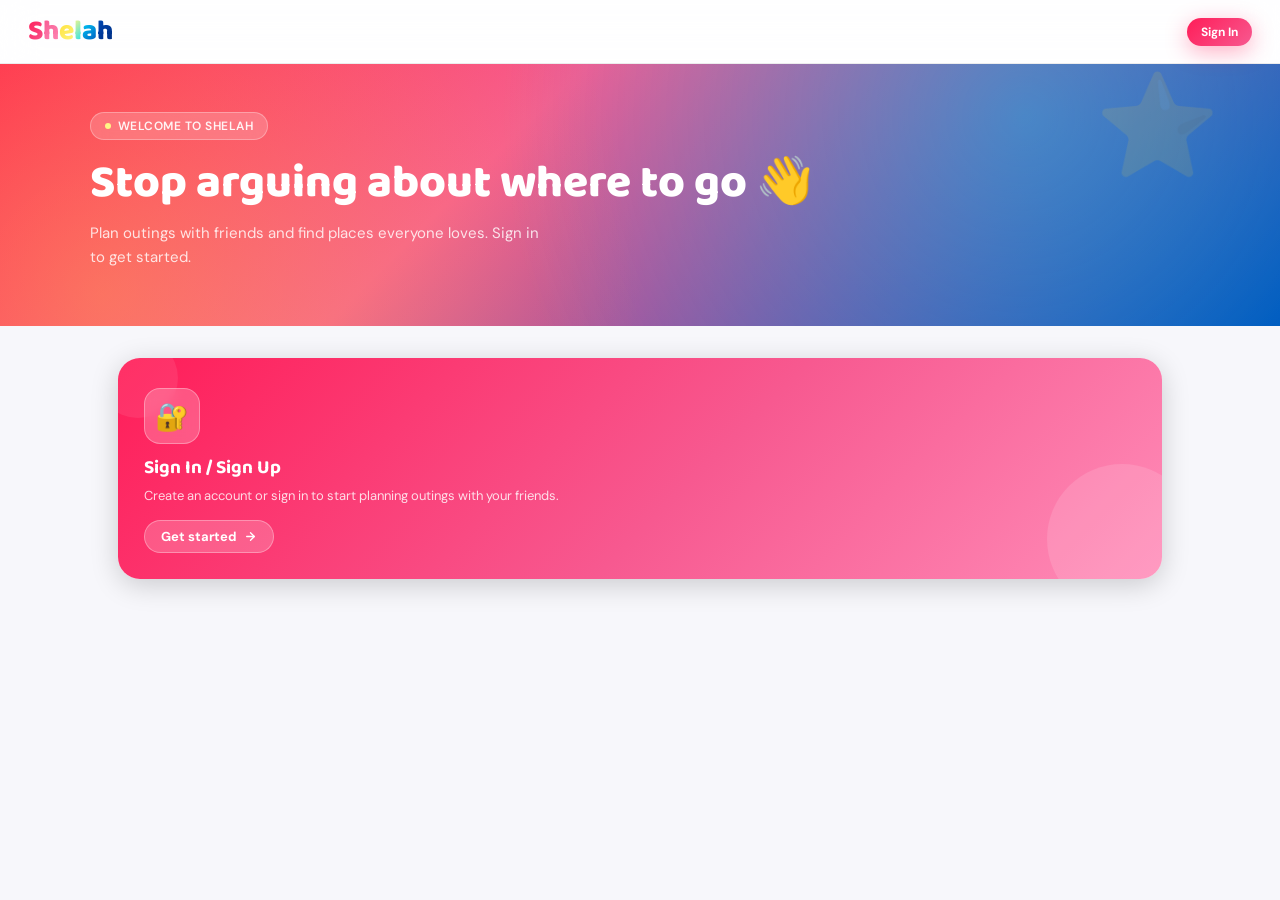
==== commit 5bb89d99: "upload" ====
--- a/index.html
+++ b/index.html
@@ -1,130 +1,115 @@
 <!DOCTYPE html>
 <html lang="en">
-
 <head>
   <meta charset="UTF-8">
   <meta name="viewport" content="width=device-width, initial-scale=1.0">
-  <meta name="description"
-    content="Shelah — Stop arguing about where to go. Plan outings with friends and find places everyone loves.">
-  <title>Shelah 🎉 — Plan Outings With Friends</title>
+  <meta name="description" content="Shelah — Stop arguing about where to go. Plan outings with friends and find places everyone loves.">
+  <title>Shelah — Plan Outings With Friends</title>
   <link rel="stylesheet" href="/css/styles.css">
+  <style>
+    .hero-banner::after{content:'⭐';position:absolute;right:60px;top:12px;font-size:100px;opacity:.12;line-height:1;pointer-events:none;animation:spinStar 12s linear infinite}
+  </style>
 </head>
-
 <body>
 
-  <!-- Nav -->
+  <!-- NAV -->
   <nav class="nav">
-    <div class="container">
-      <a href="/" class="nav-brand"><span>🎉</span> Shelah</a>
-      <div id="nav-user"></div>
+    <a href="/" class="nav-logo"><span class="l1">S</span><span class="l2">h</span><span class="l3">e</span><span class="l4">l</span><span class="l5">a</span><span class="l6">h</span></a>
+    <div class="nav-links" data-auth="required" style="display:none">
+      <a href="/friends.html"><svg width="15" height="15" viewBox="0 0 24 24" fill="none" stroke="currentColor" stroke-width="2" stroke-linecap="round" stroke-linejoin="round"><path d="M16 21v-2a4 4 0 0 0-4-4H6a4 4 0 0 0-4 4v2"/><circle cx="9" cy="7" r="4"/><line x1="19" y1="8" x2="19" y2="14"/><line x1="16" y1="11" x2="22" y2="11"/></svg>Add Friend</a>
+      <a href="/create-outing.html"><svg width="15" height="15" viewBox="0 0 24 24" fill="none" stroke="currentColor" stroke-width="2" stroke-linecap="round" stroke-linejoin="round"><path d="M17 21v-2a4 4 0 0 0-4-4H5a4 4 0 0 0-4 4v2"/><circle cx="9" cy="7" r="4"/><path d="M23 21v-2a4 4 0 0 0-3-3.87"/><path d="M16 3.13a4 4 0 0 1 0 7.75"/></svg>Create Group</a>
+      <a href="/outings.html"><svg width="15" height="15" viewBox="0 0 24 24" fill="none" stroke="currentColor" stroke-width="2" stroke-linecap="round" stroke-linejoin="round"><rect x="3" y="4" width="18" height="18" rx="2"/><line x1="16" y1="2" x2="16" y2="6"/><line x1="8" y1="2" x2="8" y2="6"/><line x1="3" y1="10" x2="21" y2="10"/></svg>Outings</a>
     </div>
+    <div class="nav-right" id="nav-user"></div>
   </nav>
 
-  <!-- Hero -->
-  <section class="hero" id="hero-section">
-    <div id="hero-guest" data-auth="guest">
-      <h1 class="hero-title">Shelah 🎉</h1>
-      <p class="hero-tagline">Stop arguing about where to go</p>
-    </div>
-    <div id="hero-user" data-auth="required" style="display:none">
-      <h2 class="hero-greeting" id="greeting"></h2>
-      <p class="hero-tagline">What's the plan today?</p>
-    </div>
-  </section>
-
-  <!-- Action Grid -->
-  <main class="container" style="padding-bottom:48px">
-    <div class="action-grid">
-      <div class="action-card" id="action-add-friend" onclick="handleAction('friend')">
-        <span class="icon">👥</span>
-        <div class="label">Add Friend</div>
-        <div class="sublabel">Connect with your crew</div>
+  <!-- HERO -->
+  <div class="hero-banner" id="hero-section">
+    <div class="hero-inner">
+      <div data-auth="guest">
+        <div class="hero-eyebrow"><span class="dot"></span> Welcome to Shelah</div>
+        <h1 class="hero-title">Stop arguing about where to go <span class="wave">👋</span></h1>
+        <p class="hero-sub">Plan outings with friends and find places everyone loves. Sign in to get started.</p>
       </div>
-      <div class="action-card" id="action-groups" onclick="handleAction('groups')">
-        <span class="icon">🏕️</span>
-        <div class="label">Groups</div>
-        <div class="sublabel">View all groups</div>
-      </div>
-      <div class="action-card" id="action-outings" onclick="handleAction('outings')">
-        <span class="icon">🗓️</span>
-        <div class="label">Outings</div>
-        <div class="sublabel">View your plans</div>
-      </div>
-      <div class="action-card" id="action-auth" onclick="handleAction('auth')">
-        <span class="icon" id="auth-icon">🔐</span>
-        <div class="label" id="auth-label">Sign In / Sign Up</div>
-        <div class="sublabel" id="auth-sublabel">Get started</div>
-      </div>
-      <div class="action-card" id="action-create" onclick="handleAction('create')">
-        <span class="icon">🎯</span>
-        <div class="label">Create Group</div>
-        <div class="sublabel">Let's make plans</div>
-      </div>
-    </div>
-  </main>
-
-  <!-- Auth Modal -->
-  <div class="modal-overlay" id="auth-modal">
-    <div class="modal modal-inner">
-      <div class="tabs">
-        <div class="tab active" onclick="switchTab('signin')">Sign In</div>
-        <div class="tab" onclick="switchTab('signup')">Sign Up</div>
-      </div>
-      <!-- Sign In -->
-      <div class="tab-content active" id="tab-signin">
-        <form id="signin-form" onsubmit="handleSignIn(event)">
-          <div class="form-group">
-            <label class="form-label">Email</label>
-            <input type="email" class="form-input" id="signin-email" placeholder="you@example.com" required>
-          </div>
-          <div class="form-group">
-            <label class="form-label">Password</label>
-            <input type="password" class="form-input" id="signin-password" placeholder="••••••••" required>
-          </div>
-          <div class="form-error" id="signin-error"></div>
-          <button type="submit" class="btn btn-primary btn-block btn-lg" id="signin-btn">Sign In</button>
-        </form>
-      </div>
-      <!-- Sign Up -->
-      <div class="tab-content" id="tab-signup">
-        <form id="signup-form" onsubmit="handleSignUp(event)">
-          <div class="form-group">
-            <label class="form-label">Display Name</label>
-            <input type="text" class="form-input" id="signup-name" placeholder="Your name" required>
-          </div>
-          <div class="form-group">
-            <label class="form-label">Email</label>
-            <input type="email" class="form-input" id="signup-email" placeholder="you@example.com" required>
-          </div>
-          <div class="form-group">
-            <label class="form-label">Password</label>
-            <input type="password" class="form-input" id="signup-password" placeholder="Min 6 characters" required
-              minlength="6">
-          </div>
-          <div class="form-error" id="signup-error"></div>
-          <button type="submit" class="btn btn-accent btn-block btn-lg" id="signup-btn">Create Account</button>
-        </form>
+      <div data-auth="required" style="display:none">
+        <div class="hero-eyebrow"><span class="dot"></span> <span id="hero-date"></span></div>
+        <h1 class="hero-title">Welcome back, <span id="hero-name"></span>! <span class="wave">👋</span></h1>
+        <p class="hero-sub">Ready to plan your next outing? Add friends, create a group, or browse what's happening near you.</p>
       </div>
     </div>
   </div>
 
-  <!-- Friend Modal -->
-  <div class="modal-overlay" id="friend-modal">
-    <div class="modal modal-inner">
-      <h3 class="modal-title">👥 Add Friend</h3>
-      <form onsubmit="handleAddFriend(event)">
-        <div class="form-group">
-          <label class="form-label">Friend's Email</label>
-          <input type="email" class="form-input" id="friend-email" placeholder="friend@example.com" required>
+  <!-- STATS -->
+  <div class="stats-row" data-auth="required" style="display:none">
+    <div class="stat-pill sp-red"><span class="stat-icon">👥</span><span class="stat-val" id="stat-friends">0</span><span class="stat-label">Friends</span></div>
+    <div class="stat-pill sp-blue"><span class="stat-icon">🫂</span><span class="stat-val" id="stat-groups">0</span><span class="stat-label">Groups</span></div>
+    <div class="stat-pill sp-yellow"><span class="stat-icon">🗓️</span><span class="stat-val" id="stat-outings">0</span><span class="stat-label">Upcoming outings</span></div>
+    <div class="stat-pill sp-cyan"><span class="stat-icon">🔔</span><span class="stat-val" id="stat-invites">0</span><span class="stat-label">Invites pending</span></div>
+  </div>
+
+  <!-- QUICK ACTIONS -->
+  <div class="section-wrap" data-auth="required" style="display:none"><div class="section-label">Quick Actions</div></div>
+  <div class="action-grid" data-auth="required" style="display:none">
+    <a href="/friends.html" class="action-card card-add-friend" onclick="return navGuard(event)">
+      <div class="blob"></div><div class="blob2"></div>
+      <div class="card-icon-wrap">👤</div>
+      <div class="card-content"><div class="card-title">Add Friend</div><div class="card-desc">Invite someone by name or link and start planning outings together.</div></div>
+      <div class="card-cta">Add a friend <svg viewBox="0 0 24 24"><line x1="5" y1="12" x2="19" y2="12"/><polyline points="12 5 19 12 12 19"/></svg></div>
+    </a>
+    <a href="/create-outing.html" class="action-card card-create-group" onclick="return navGuard(event)">
+      <div class="blob"></div><div class="blob2"></div>
+      <div class="card-icon-wrap">🫂</div>
+      <div class="card-content"><div class="card-title">Create New Group</div><div class="card-desc">Bring your crew together — name your group and add members to start voting on plans.</div></div>
+      <div class="card-cta">Start a group <svg viewBox="0 0 24 24"><line x1="5" y1="12" x2="19" y2="12"/><polyline points="12 5 19 12 12 19"/></svg></div>
+    </a>
+    <a href="/outings.html" class="action-card card-view-outings" onclick="return navGuard(event)">
+      <div class="blob"></div><div class="blob2"></div>
+      <div class="card-icon-wrap">🗺️</div>
+      <div class="card-content"><div class="card-title">Confirmed Outings</div><div class="card-desc">Browse confirmed outings, explore recommendations, and vote on places.</div></div>
+      <div class="card-cta">View outings <svg viewBox="0 0 24 24"><line x1="5" y1="12" x2="19" y2="12"/><polyline points="12 5 19 12 12 19"/></svg></div>
+    </a>
+    <a href="/groups.html" class="action-card card-view-groups" onclick="return navGuard(event)">
+      <div class="blob"></div><div class="blob2"></div>
+      <div class="card-icon-wrap">🏕️</div>
+      <div class="card-content"><div class="card-title">View Groups</div><div class="card-desc">See all groups you're part of — confirmed or still gathering requirements.</div></div>
+      <div class="card-cta">View groups <svg viewBox="0 0 24 24"><line x1="5" y1="12" x2="19" y2="12"/><polyline points="12 5 19 12 12 19"/></svg></div>
+    </a>
+  </div>
+
+  <!-- GUEST CTA -->
+  <div class="action-grid" data-auth="guest" style="padding-top:32px">
+    <div class="action-card card-add-friend" onclick="openAuthModal()" style="cursor:pointer">
+      <div class="blob"></div><div class="blob2"></div>
+      <div class="card-icon-wrap">🔐</div>
+      <div class="card-content"><div class="card-title">Sign In / Sign Up</div><div class="card-desc">Create an account or sign in to start planning outings with your friends.</div></div>
+      <div class="card-cta">Get started <svg viewBox="0 0 24 24"><line x1="5" y1="12" x2="19" y2="12"/><polyline points="12 5 19 12 12 19"/></svg></div>
+    </div>
+  </div>
+
+  <!-- Auth Modal -->
+  <div class="modal-overlay" id="auth-modal">
+    <div class="modal">
+      <div class="modal-inner">
+        <div class="tabs">
+          <div class="tab active" onclick="switchTab('signin')">Sign In</div>
+          <div class="tab" onclick="switchTab('signup')">Sign Up</div>
         </div>
-        <button type="submit" class="btn btn-primary btn-block" id="add-friend-btn">Send Request</button>
-      </form>
-      <div style="margin-top:24px">
-        <h4 class="section-title">📬 Pending Requests</h4>
-        <div id="friend-requests-list">
-          <div class="empty-state"><span class="icon">✨</span>
-            <p>No pending requests</p>
-          </div>
+        <div class="tab-content active" id="tab-signin">
+          <form id="signin-form" onsubmit="handleSignIn(event)">
+            <div class="form-group"><label class="form-label">Email</label><input type="email" class="form-input" id="signin-email" placeholder="you@example.com" required></div>
+            <div class="form-group"><label class="form-label">Password</label><input type="password" class="form-input" id="signin-password" placeholder="••••••••" required></div>
+            <div class="form-error" id="signin-error"></div>
+            <button type="submit" class="btn btn-primary btn-block btn-lg" id="signin-btn">Sign In</button>
+          </form>
+        </div>
+        <div class="tab-content" id="tab-signup">
+          <form id="signup-form" onsubmit="handleSignUp(event)">
+            <div class="form-group"><label class="form-label">Display Name</label><input type="text" class="form-input" id="signup-name" placeholder="Your name" required></div>
+            <div class="form-group"><label class="form-label">Email</label><input type="email" class="form-input" id="signup-email" placeholder="you@example.com" required></div>
+            <div class="form-group"><label class="form-label">Password</label><input type="password" class="form-input" id="signup-password" placeholder="Min 6 characters" required minlength="6"></div>
+            <div class="form-error" id="signup-error"></div>
+            <button type="submit" class="btn btn-accent btn-block btn-lg" id="signup-btn">Create Account</button>
+          </form>
         </div>
       </div>
     </div>
@@ -136,32 +121,31 @@
     function onAuthReady() {
       const user = window.currentUser;
       if (user) {
-        document.getElementById('greeting').textContent = `Hey ${user.display_name}! 👋`;
-        document.getElementById('auth-icon').textContent = '👋';
-        document.getElementById('auth-label').textContent = 'Sign Out';
-        document.getElementById('auth-sublabel').textContent = user.display_name;
+        document.getElementById('hero-name').textContent = user.display_name;
+        const now = new Date();
+        const days = ['Sunday','Monday','Tuesday','Wednesday','Thursday','Friday','Saturday'];
+        const months = ['January','February','March','April','May','June','July','August','September','October','November','December'];
+        const hour = now.getHours();
+        const greeting = hour < 12 ? 'Good morning' : hour < 18 ? 'Good afternoon' : 'Good evening';
+        document.getElementById('hero-date').textContent = `${days[now.getDay()]}, ${months[now.getMonth()]} ${now.getDate()} · ${greeting}`;
+        loadStats();
       }
-      // Auto open login modal if redirected
-      if (new URLSearchParams(window.location.search).get('login') === '1' && !user) {
-        openAuthModal();
-      }
+      if (new URLSearchParams(window.location.search).get('login') === '1' && !user) openAuthModal();
     }
 
-    function handleAction(action) {
-      if (action === 'auth') {
-        if (window.currentUser) { handleLogout(); return; }
-        openAuthModal();
-        return;
-      }
-      if (!window.currentUser) {
-        showToast('Please sign in first', 'info');
-        openAuthModal();
-        return;
-      }
-      if (action === 'friend') openModal('friend-modal'), loadFriendRequests();
-      if (action === 'groups') window.location.href = '/groups.html';
-      if (action === 'outings') window.location.href = '/outings.html';
-      if (action === 'create') window.location.href = '/create-outing.html';
+    async function loadStats() {
+      try {
+        const data = await getDashboardStats();
+        document.getElementById('stat-friends').textContent = data.friends_count;
+        document.getElementById('stat-groups').textContent = data.groups_count;
+        document.getElementById('stat-outings').textContent = data.upcoming_outings_count;
+        document.getElementById('stat-invites').textContent = data.pending_invites_count;
+      } catch(e) {}
+    }
+
+    function navGuard(e) {
+      if (!window.currentUser) { e.preventDefault(); showToast('Please sign in first', 'info'); openAuthModal(); return false; }
+      return true;
     }
 
     function openAuthModal() { openModal('auth-modal'); }
@@ -181,20 +165,12 @@
       errEl.textContent = '';
       btnLoading(btn, true);
       try {
-        const data = await login(
-          document.getElementById('signin-email').value,
-          document.getElementById('signin-password').value
-        );
+        const data = await login(document.getElementById('signin-email').value, document.getElementById('signin-password').value);
         window.currentUser = data.user;
-        closeAllModals();
-        updateAuthUI();
-        onAuthReady();
-        showToast('Welcome back!', 'success');
-      } catch (err) {
-        errEl.textContent = err.error || 'Sign in failed';
-      } finally {
-        btnLoading(btn, false);
-      }
+        closeAllModals(); updateAuthUI(); onAuthReady();
+        showToast('Welcome back! 🎉', 'success');
+      } catch (err) { errEl.textContent = err.error || 'Sign in failed'; }
+      finally { btnLoading(btn, false); }
     }
 
     async function handleSignUp(e) {
@@ -204,69 +180,13 @@
       errEl.textContent = '';
       btnLoading(btn, true);
       try {
-        const data = await signup(
-          document.getElementById('signup-email').value,
-          document.getElementById('signup-password').value,
-          document.getElementById('signup-name').value
-        );
+        const data = await signup(document.getElementById('signup-email').value, document.getElementById('signup-password').value, document.getElementById('signup-name').value);
         window.currentUser = data.user;
-        closeAllModals();
-        updateAuthUI();
-        onAuthReady();
+        closeAllModals(); updateAuthUI(); onAuthReady();
         showToast('Account created! 🎉', 'success');
-      } catch (err) {
-        errEl.textContent = err.error || 'Sign up failed';
-      } finally {
-        btnLoading(btn, false);
-      }
-    }
-
-    async function handleAddFriend(e) {
-      e.preventDefault();
-      const btn = document.getElementById('add-friend-btn');
-      btnLoading(btn, true);
-      try {
-        const data = await addFriend(document.getElementById('friend-email').value);
-        document.getElementById('friend-email').value = '';
-        showToast(data.message, 'success');
-      } catch (err) {
-        showToast(err.error || 'Failed to add friend', 'error');
-      } finally {
-        btnLoading(btn, false);
-      }
-    }
-
-    async function loadFriendRequests() {
-      const container = document.getElementById('friend-requests-list');
-      try {
-        const data = await getFriendRequests();
-        if (!data.requests.length) {
-          container.innerHTML = '<div class="empty-state"><span class="icon">✨</span><p>No pending requests</p></div>';
-          return;
-        }
-        container.innerHTML = data.requests.map(r => `
-        <div class="member-row" id="freq-${r.friendship_id}">
-          ${avatarHtml(r.display_name, 36)}
-          <span class="member-name">${escapeHtml(r.display_name)}</span>
-          <button class="btn btn-sm btn-primary" onclick="respondRequest('${r.friendship_id}','accept')">Accept</button>
-          <button class="btn btn-sm btn-outline" onclick="respondRequest('${r.friendship_id}','decline')">Decline</button>
-        </div>
-      `).join('');
-      } catch (err) {
-        container.innerHTML = '<p style="color:var(--text-secondary)">Could not load requests</p>';
-      }
-    }
-
-    async function respondRequest(id, action) {
-      try {
-        await respondFriendRequest(id, action);
-        document.getElementById('freq-' + id)?.remove();
-        showToast(action === 'accept' ? 'Friend added! 🤝' : 'Request declined', action === 'accept' ? 'success' : 'info');
-      } catch (err) {
-        showToast(err.error || 'Failed', 'error');
-      }
+      } catch (err) { errEl.textContent = err.error || 'Sign up failed'; }
+      finally { btnLoading(btn, false); }
     }
   </script>
 </body>
-
 </html>
--- a/css/styles.css
+++ b/css/styles.css
@@ -1,294 +1,179 @@
-/* ============================================
-   SHELAH — Design System & Styles
-   ============================================ */
-@import url('https://fonts.googleapis.com/css2?family=Inter:wght@300;400;500;600;700;800;900&display=swap');
-
-/* --- Tokens --- */
-:root {
-  --primary: #2D1B69;
-  --primary-light: #4A2D99;
-  --primary-dark: #1A0F40;
-  --accent: #F5A623;
-  --accent-light: #FFD07A;
-  --accent-dark: #D48B0A;
-  --bg: #F8F7FC;
-  --bg-card: #FFFFFF;
-  --bg-dark: #0F0A1E;
-  --text: #1A1A2E;
-  --text-secondary: #6B6B8D;
-  --text-light: #9999B3;
-  --border: #E8E6F0;
-  --success: #10B981;
-  --error: #EF4444;
-  --warning: #F59E0B;
-  --green-pill: #D1FAE5;
-  --green-pill-text: #065F46;
-  --red-pill: #FEE2E2;
-  --red-pill-text: #991B1B;
-  --amber-pill: #FEF3C7;
-  --amber-pill-text: #92400E;
-  --radius: 14px;
-  --radius-sm: 8px;
-  --radius-lg: 20px;
-  --radius-full: 999px;
-  --shadow-sm: 0 1px 3px rgba(45,27,105,0.06);
-  --shadow: 0 4px 20px rgba(45,27,105,0.08);
-  --shadow-lg: 0 10px 40px rgba(45,27,105,0.12);
-  --shadow-glow: 0 0 30px rgba(245,166,35,0.15);
-  --transition: 0.25s cubic-bezier(0.4,0,0.2,1);
-  --font: 'Inter', -apple-system, BlinkMacSystemFont, sans-serif;
-}
-
-/* --- Reset --- */
+/* Shelah v2 Design System — DM Sans + Baloo 2 */
+@import url('https://fonts.googleapis.com/css2?family=Baloo+2:wght@400;600;700;800&family=DM+Sans:wght@300;400;500;600&display=swap');
+:root{--red:#FF1D58;--pink:#F75990;--yellow:#FFF685;--yellow-warm:#ffe033;--cyan:#00DDFF;--blue:#0049B7;--blue-dark:#002a7a;--white:#fff;--text:#1a1a2e;--text-muted:#6b6b8a;--border:rgba(0,0,0,0.07);--radius:22px;--shadow:0 4px 24px rgba(0,0,0,0.09);--shadow-hover:0 14px 44px rgba(0,0,0,0.16)}
 *,*::before,*::after{box-sizing:border-box;margin:0;padding:0}
 html{font-size:16px;scroll-behavior:smooth}
-body{font-family:var(--font);background:var(--bg);color:var(--text);line-height:1.6;min-height:100vh;-webkit-font-smoothing:antialiased}
+body{font-family:'DM Sans',sans-serif;background:#f7f7fb;min-height:100vh;color:var(--text);-webkit-font-smoothing:antialiased}
 a{color:inherit;text-decoration:none}
-button{cursor:pointer;font-family:var(--font);border:none;background:none}
-input,select,textarea{font-family:var(--font);border:none;outline:none}
+button{cursor:pointer;font-family:'DM Sans',sans-serif;border:none;background:none}
+input,select,textarea{font-family:'DM Sans',sans-serif;border:none;outline:none}
 img{max-width:100%;display:block}
-ul{list-style:none}
 
-/* --- Utilities --- */
-.container{max-width:1100px;margin:0 auto;padding:0 20px}
-.sr-only{position:absolute;width:1px;height:1px;overflow:hidden;clip:rect(0,0,0,0)}
-.text-center{text-align:center}
+/* NAV */
+nav.nav{position:sticky;top:0;z-index:100;background:rgba(255,255,255,0.88);backdrop-filter:blur(18px);-webkit-backdrop-filter:blur(18px);border-bottom:1px solid var(--border);padding:0 28px;display:flex;align-items:center;justify-content:space-between;height:64px}
+.nav-logo{font-family:'Baloo 2',sans-serif;font-weight:800;font-size:28px;line-height:1;display:flex;align-items:baseline;text-decoration:none}
+.nav-logo .l1{background:linear-gradient(135deg,#FF1D58,#F75990);-webkit-background-clip:text;-webkit-text-fill-color:transparent;background-clip:text}
+.nav-logo .l2{background:linear-gradient(135deg,#F75990,#ff8cb8);-webkit-background-clip:text;-webkit-text-fill-color:transparent;background-clip:text}
+.nav-logo .l3{background:linear-gradient(135deg,#ffe033,#FFF685);-webkit-background-clip:text;-webkit-text-fill-color:transparent;background-clip:text}
+.nav-logo .l4{background:linear-gradient(135deg,#FFF685,#00DDFF);-webkit-background-clip:text;-webkit-text-fill-color:transparent;background-clip:text}
+.nav-logo .l5{background:linear-gradient(135deg,#00DDFF,#0049B7);-webkit-background-clip:text;-webkit-text-fill-color:transparent;background-clip:text}
+.nav-logo .l6{background:linear-gradient(135deg,#0049B7,#002a7a);-webkit-background-clip:text;-webkit-text-fill-color:transparent;background-clip:text}
+.nav-links{display:flex;align-items:center;gap:4px}
+.nav-links a{text-decoration:none;color:var(--text-muted);font-size:14px;font-weight:500;padding:8px 14px;border-radius:10px;transition:background .2s,color .2s;display:flex;align-items:center;gap:6px}
+.nav-links a:hover,.nav-links a.active{background:rgba(255,29,88,0.07);color:var(--red)}
+.nav-right{display:flex;align-items:center;gap:10px}
+.nav-user-name{font-size:13px;font-weight:600;color:var(--text);display:flex;align-items:center;gap:8px;padding:5px 14px 5px 5px;border-radius:50px;background:rgba(0,0,0,0.03);border:1px solid var(--border)}
+.nav-avatar{width:32px;height:32px;border-radius:50%;background:linear-gradient(135deg,#FF1D58,#0049B7);display:flex;align-items:center;justify-content:center;color:white;font-weight:700;font-size:13px;border:2px solid white;box-shadow:0 2px 8px rgba(255,29,88,0.25);flex-shrink:0}
+.nav-signout{font-size:12px;font-weight:600;color:var(--red);cursor:pointer;padding:6px 12px;border-radius:8px;transition:background .15s}
+.nav-signout:hover{background:rgba(255,29,88,0.06)}
 
-/* --- Nav --- */
-.nav{background:var(--primary);padding:14px 0;position:sticky;top:0;z-index:100;box-shadow:0 2px 20px rgba(45,27,105,0.3)}
-.nav .container{display:flex;align-items:center;justify-content:space-between}
-.nav-brand{font-size:1.4rem;font-weight:800;color:#fff;letter-spacing:-0.5px;display:flex;align-items:center;gap:8px}
-.nav-brand span{font-size:1.5rem}
-.nav-user{display:flex;align-items:center;gap:12px;color:rgba(255,255,255,0.85);font-size:0.9rem}
-.nav-user strong{color:#fff}
-.nav-btn{background:rgba(255,255,255,0.12);color:#fff;padding:8px 18px;border-radius:var(--radius-full);font-size:0.85rem;font-weight:600;transition:var(--transition)}
-.nav-btn:hover{background:rgba(255,255,255,0.22)}
+/* HERO BANNER */
+.hero-banner{background:linear-gradient(135deg,#FF1D58 0%,#F75990 38%,#0049B7 100%);padding:48px 28px 56px;position:relative;overflow:hidden}
+.hero-banner::before{content:'';position:absolute;inset:0;background:radial-gradient(circle at 80% 20%,rgba(0,221,255,0.38) 0%,transparent 50%),radial-gradient(circle at 8% 88%,rgba(255,224,51,0.32) 0%,transparent 45%);pointer-events:none}
+.hero-banner.blue{background:linear-gradient(135deg,#0049B7 0%,#006bff 40%,#00DDFF 100%)}
+.hero-banner.blue::before{background:radial-gradient(circle at 85% 15%,rgba(255,224,51,.35) 0%,transparent 50%),radial-gradient(circle at 5% 85%,rgba(255,29,88,.28) 0%,transparent 45%)}
+.hero-inner{max-width:1100px;margin:0 auto;position:relative;z-index:1}
+.hero-eyebrow{display:inline-flex;align-items:center;gap:7px;background:rgba(255,255,255,0.18);backdrop-filter:blur(8px);border:1px solid rgba(255,255,255,0.3);border-radius:50px;padding:5px 14px;font-size:12px;font-weight:600;color:rgba(255,255,255,0.92);letter-spacing:0.04em;text-transform:uppercase;margin-bottom:18px}
+.hero-eyebrow .dot{width:6px;height:6px;border-radius:50%;background:var(--yellow);display:inline-block}
+.hero-title{font-family:'Baloo 2',sans-serif;font-weight:800;font-size:clamp(28px,5vw,46px);color:white;line-height:1.1;margin-bottom:12px}
+.hero-title .wave{display:inline-block;animation:wave 1.8s ease-in-out infinite;transform-origin:70% 70%}
+@keyframes wave{0%,100%{transform:rotate(0)}20%{transform:rotate(20deg)}40%{transform:rotate(-8deg)}60%{transform:rotate(14deg)}80%{transform:rotate(-4deg)}}
+.hero-sub{font-size:15px;color:rgba(255,255,255,0.82);line-height:1.65;max-width:460px}
+.hero-meta{display:flex;flex-wrap:wrap;align-items:center;gap:10px;margin-top:20px}
+.hm-pill{display:inline-flex;align-items:center;gap:6px;background:rgba(255,255,255,.16);border:1px solid rgba(255,255,255,.28);border-radius:50px;padding:6px 14px;font-size:12.5px;font-weight:600;color:rgba(255,255,255,.92)}
+.hm-pill svg{width:13px;height:13px;stroke:rgba(255,255,255,.8);fill:none;stroke-width:2.5;stroke-linecap:round;stroke-linejoin:round;flex-shrink:0}
+@keyframes spinStar{to{transform:rotate(360deg)}}
+@keyframes floatIcon{0%,100%{transform:translateY(0) rotate(-5deg)}50%{transform:translateY(-12px) rotate(5deg)}}
+@keyframes floatG{0%,100%{transform:translateY(0) rotate(-4deg)}50%{transform:translateY(-14px) rotate(4deg)}}
 
-/* --- Buttons --- */
-.btn{display:inline-flex;align-items:center;justify-content:center;gap:8px;padding:12px 28px;border-radius:var(--radius);font-weight:600;font-size:0.95rem;transition:var(--transition);position:relative;overflow:hidden}
-.btn:active{transform:scale(0.97)}
-.btn-primary{background:linear-gradient(135deg,var(--primary),var(--primary-light));color:#fff;box-shadow:0 4px 15px rgba(45,27,105,0.25)}
-.btn-primary:hover{box-shadow:0 6px 25px rgba(45,27,105,0.35);transform:translateY(-1px)}
-.btn-accent{background:linear-gradient(135deg,var(--accent),var(--accent-light));color:var(--primary-dark);box-shadow:0 4px 15px rgba(245,166,35,0.3)}
-.btn-accent:hover{box-shadow:0 6px 25px rgba(245,166,35,0.4);transform:translateY(-1px)}
-.btn-outline{border:2px solid var(--border);color:var(--text);background:var(--bg-card)}
-.btn-outline:hover{border-color:var(--primary);color:var(--primary)}
-.btn-ghost{color:var(--text-secondary);padding:8px 16px}
-.btn-ghost:hover{color:var(--primary);background:rgba(45,27,105,0.05)}
-.btn-danger{background:var(--error);color:#fff}
-.btn-sm{padding:8px 18px;font-size:0.85rem;border-radius:var(--radius-sm)}
-.btn-lg{padding:16px 36px;font-size:1.05rem;border-radius:var(--radius-lg)}
+/* STAT PILLS */
+.stats-row{max-width:1100px;margin:-22px auto 0;padding:0 28px;display:flex;gap:12px;flex-wrap:wrap;position:relative;z-index:2}
+.stat-pill{display:flex;align-items:center;gap:9px;padding:12px 20px;border-radius:50px;font-size:13px;font-weight:600;color:white;box-shadow:0 4px 18px rgba(0,0,0,0.18);cursor:default;transition:transform .2s,box-shadow .2s;border:2px solid rgba(255,255,255,0.35)}
+.stat-pill:hover{transform:translateY(-3px);box-shadow:0 8px 28px rgba(0,0,0,0.22)}
+.stat-pill .stat-icon{font-size:16px}
+.stat-pill .stat-val{font-family:'Baloo 2',sans-serif;font-weight:800;font-size:16px}
+.stat-pill .stat-label{opacity:0.9;font-weight:500}
+.sp-red{background:linear-gradient(135deg,#FF1D58,#F75990)}
+.sp-blue{background:linear-gradient(135deg,#0049B7,#00DDFF)}
+.sp-yellow{background:linear-gradient(135deg,#ffe033,#ffaa00)}
+.sp-cyan{background:linear-gradient(135deg,#00b4d8,#0049B7)}
+
+/* ACTION CARDS */
+.section-wrap{max-width:1100px;margin:0 auto;padding:44px 28px 0}
+.section-label{font-size:11px;font-weight:600;letter-spacing:0.12em;text-transform:uppercase;color:var(--text-muted);margin-bottom:16px}
+.action-grid{max-width:1100px;margin:0 auto;padding:0 28px 44px;display:grid;grid-template-columns:repeat(auto-fit,minmax(260px,1fr));gap:20px}
+.action-card{border-radius:var(--radius);padding:30px 26px 26px;display:flex;flex-direction:column;gap:14px;cursor:pointer;text-decoration:none;color:white;position:relative;overflow:hidden;transition:transform .24s cubic-bezier(.22,.68,0,1.2),box-shadow .24s ease;box-shadow:0 6px 28px rgba(0,0,0,0.18)}
+.action-card::after{content:'';position:absolute;inset:0;background:rgba(255,255,255,0);transition:background .2s;pointer-events:none}
+.action-card:hover{transform:translateY(-7px);box-shadow:0 20px 50px rgba(0,0,0,0.22)}
+.action-card:hover::after{background:rgba(255,255,255,0.07)}
+.action-card .blob{position:absolute;width:150px;height:150px;border-radius:50%;background:rgba(255,255,255,0.13);right:-35px;bottom:-35px;pointer-events:none;transition:transform .3s}
+.action-card .blob2{position:absolute;width:80px;height:80px;border-radius:50%;background:rgba(255,255,255,0.08);left:-20px;top:-20px;pointer-events:none}
+.action-card:hover .blob{transform:scale(1.2)}
+.card-icon-wrap{width:56px;height:56px;border-radius:16px;display:flex;align-items:center;justify-content:center;font-size:27px;background:rgba(255,255,255,0.22);backdrop-filter:blur(6px);border:1.5px solid rgba(255,255,255,0.32);flex-shrink:0;transition:transform .24s cubic-bezier(.22,.68,0,1.2);position:relative;z-index:1}
+.action-card:hover .card-icon-wrap{transform:scale(1.12) rotate(-4deg)}
+.card-content{position:relative;z-index:1}
+.card-title{font-family:'Baloo 2',sans-serif;font-weight:700;font-size:19px;color:white;margin-bottom:6px;line-height:1.15}
+.card-desc{font-size:13px;color:rgba(255,255,255,0.82);line-height:1.55}
+.card-cta{display:inline-flex;align-items:center;gap:7px;font-size:13px;font-weight:700;color:white;background:rgba(255,255,255,0.2);border:1.5px solid rgba(255,255,255,0.32);border-radius:50px;padding:7px 16px;width:fit-content;transition:gap .18s,background .18s;position:relative;z-index:1}
+.action-card:hover .card-cta{gap:11px;background:rgba(255,255,255,0.3)}
+.card-cta svg{width:13px;height:13px;stroke:white;fill:none;stroke-width:2.5;stroke-linecap:round;stroke-linejoin:round}
+.card-add-friend{background:linear-gradient(135deg,#FF1D58 0%,#F75990 55%,#ff8cb8 100%)}
+.card-create-group{background:linear-gradient(135deg,#0049B7 0%,#006bff 55%,#00DDFF 100%)}
+.card-view-outings{background:linear-gradient(135deg,#ffe033 0%,#ffaa00 55%,#ff6b35 100%)}
+.card-view-groups{background:linear-gradient(135deg,#00b4d8 0%,#0049B7 55%,#002a7a 100%)}
+
+/* CARDS */
+.card{background:white;border-radius:var(--radius);border:1px solid var(--border);box-shadow:var(--shadow);overflow:hidden}
+.card-header{padding:22px 26px 18px;border-bottom:1px solid var(--border);display:flex;align-items:center;gap:12px}
+.card-header-icon{width:40px;height:40px;border-radius:12px;display:flex;align-items:center;justify-content:center;font-size:20px;flex-shrink:0}
+.card-header-text h2{font-family:'Baloo 2',sans-serif;font-weight:700;font-size:17px;color:var(--text);line-height:1.2}
+.card-header-text p{font-size:12.5px;color:var(--text-muted);margin-top:2px}
+
+/* FORMS */
+.form-card{background:white;border-radius:var(--radius);border:1px solid var(--border);box-shadow:var(--shadow);overflow:hidden;margin-bottom:24px}
+.form-card-header{padding:22px 28px 18px;border-bottom:1px solid var(--border);display:flex;align-items:center;gap:14px}
+.fch-icon{width:44px;height:44px;border-radius:14px;display:flex;align-items:center;justify-content:center;font-size:22px;flex-shrink:0}
+.fch-text h3{font-family:'Baloo 2',sans-serif;font-weight:700;font-size:17px;color:var(--text);line-height:1.2}
+.fch-text p{font-size:12.5px;color:var(--text-muted);margin-top:2px}
+.form-body{padding:26px 28px}
+.field{margin-bottom:22px}
+.field:last-child{margin-bottom:0}
+.field-label{font-size:12px;font-weight:600;letter-spacing:.08em;text-transform:uppercase;color:var(--text-muted);margin-bottom:8px;display:flex;align-items:center;gap:6px}
+.field-label .req{color:var(--red);font-size:14px;line-height:1}
+.text-input{width:100%;padding:13px 16px;border:1.5px solid var(--border);border-radius:13px;font-size:14px;font-family:'DM Sans',sans-serif;color:var(--text);background:white;outline:none;transition:border-color .2s,box-shadow .2s}
+.text-input::placeholder{color:var(--text-muted)}
+.text-input:focus{border-color:var(--blue);box-shadow:0 0 0 3px rgba(0,73,183,.1)}
+textarea.text-input{resize:vertical;min-height:80px;line-height:1.6}
+
+/* BUTTONS */
+.btn{display:inline-flex;align-items:center;justify-content:center;gap:8px;padding:14px 28px;border-radius:14px;font-size:14.5px;font-weight:700;cursor:pointer;border:none;font-family:'DM Sans',sans-serif;transition:transform .22s cubic-bezier(.22,.68,0,1.2),box-shadow .22s,opacity .2s}
+.btn:hover{transform:translateY(-3px)}
+.btn:active{transform:translateY(0) scale(0.97)}
+.btn:disabled{opacity:0.5;cursor:not-allowed;transform:none!important}
+.btn-primary{background:linear-gradient(135deg,#0049B7,#00DDFF);color:white;box-shadow:0 6px 22px rgba(0,73,183,.35)}
+.btn-primary:hover{box-shadow:0 10px 30px rgba(0,73,183,.45)}
+.btn-accent{background:linear-gradient(135deg,#FF1D58,#F75990);color:white;box-shadow:0 6px 22px rgba(255,29,88,.35)}
+.btn-accent:hover{box-shadow:0 10px 30px rgba(255,29,88,.45)}
+.btn-outline{background:rgba(0,0,0,.06);color:var(--text-muted);box-shadow:none}
+.btn-outline:hover{background:rgba(0,0,0,.1);transform:none}
+.btn-sm{padding:6px 14px;font-size:12px;border-radius:50px}
 .btn-block{width:100%}
-.btn:disabled{opacity:0.5;cursor:not-allowed;transform:none!important}
-.btn .spinner{width:18px;height:18px;border:2px solid rgba(255,255,255,0.3);border-top-color:#fff;border-radius:50%;animation:spin 0.6s linear infinite}
+.btn .spinner{width:18px;height:18px;border:2px solid rgba(255,255,255,0.3);border-top-color:#fff;border-radius:50%;animation:spin .6s linear infinite}
 @keyframes spin{to{transform:rotate(360deg)}}
+.btn svg{width:15px;height:15px;stroke:currentColor;fill:none;stroke-width:2.5;stroke-linecap:round;stroke-linejoin:round}
 
-/* --- Cards --- */
-.card{background:var(--bg-card);border-radius:var(--radius);box-shadow:var(--shadow);padding:24px;transition:var(--transition)}
-.card:hover{box-shadow:var(--shadow-lg)}
-.card-header{display:flex;align-items:center;justify-content:space-between;margin-bottom:16px}
+/* PILLS */
+.pill{display:inline-flex;align-items:center;gap:4px;padding:4px 14px;border-radius:999px;font-size:11.5px;font-weight:700}
+.pill-open{background:rgba(16,185,129,.12);color:#065f46;border:1px solid rgba(16,185,129,.22)}
+.pill-closed{background:rgba(255,29,88,.1);color:var(--red);border:1px solid rgba(255,29,88,.2)}
+.pill-restricted{background:rgba(255,170,0,.12);color:#92400e;border:1px solid rgba(255,170,0,.22)}
 
-/* --- Action Cards (Home) --- */
-.action-grid{display:grid;grid-template-columns:repeat(2,1fr);gap:16px;margin-top:24px}
-.action-card{background:var(--bg-card);border-radius:var(--radius-lg);padding:28px 24px;text-align:center;cursor:pointer;transition:var(--transition);border:2px solid transparent;box-shadow:var(--shadow)}
-.action-card:hover{transform:translateY(-4px);box-shadow:var(--shadow-lg);border-color:var(--accent)}
-.action-card .icon{font-size:2.2rem;margin-bottom:12px;display:block}
-.action-card .label{font-weight:700;font-size:1.05rem;color:var(--text)}
-.action-card .sublabel{font-size:0.82rem;color:var(--text-secondary);margin-top:4px}
+/* MODAL */
+.modal-overlay{position:fixed;inset:0;background:rgba(10,10,30,.55);backdrop-filter:blur(6px);z-index:200;display:flex;align-items:center;justify-content:center;opacity:0;pointer-events:none;transition:opacity .3s}
+.modal-overlay.active,.modal-overlay.open{opacity:1;pointer-events:all}
+.modal{background:white;border-radius:28px;padding:0;width:min(480px,92vw);box-shadow:0 24px 80px rgba(0,0,0,.25);transform:translateY(24px) scale(.97);transition:transform .35s cubic-bezier(.22,.68,0,1.2);overflow:hidden}
+.modal-overlay.active .modal,.modal-overlay.open .modal{transform:translateY(0) scale(1)}
+.modal-inner{position:relative;padding:32px}
+.modal-title{font-family:'Baloo 2',sans-serif;font-weight:700;font-size:20px;margin-bottom:20px}
 
-/* --- Hero --- */
-.hero{text-align:center;padding:60px 20px 40px}
-.hero-title{font-size:3rem;font-weight:900;background:linear-gradient(135deg,var(--primary),var(--accent));-webkit-background-clip:text;-webkit-text-fill-color:transparent;background-clip:text;letter-spacing:-1px}
-.hero-tagline{font-size:1.2rem;color:var(--text-secondary);margin-top:12px;font-weight:400}
-.hero-greeting{font-size:1.8rem;font-weight:800;color:var(--text);margin-bottom:4px}
+/* TABS (auth) */
+.tabs{display:flex;border-bottom:2px solid var(--border);margin-bottom:24px}
+.tab{flex:1;padding:12px;text-align:center;font-weight:600;color:var(--text-muted);cursor:pointer;border-bottom:2px solid transparent;margin-bottom:-2px;transition:all .2s}
+.tab.active{color:var(--blue);border-bottom-color:var(--blue)}
+.tab-content{display:none}.tab-content.active{display:block}
 
-/* --- Forms --- */
+/* FORM INPUTS (auth) */
 .form-group{margin-bottom:18px}
-.form-label{display:block;font-weight:600;font-size:0.88rem;color:var(--text-secondary);margin-bottom:6px;text-transform:uppercase;letter-spacing:0.5px}
-.form-input{width:100%;padding:12px 16px;border:2px solid var(--border);border-radius:var(--radius);font-size:0.95rem;background:var(--bg);color:var(--text);transition:var(--transition)}
-.form-input:focus{border-color:var(--primary);box-shadow:0 0 0 3px rgba(45,27,105,0.1)}
-.form-input::placeholder{color:var(--text-light)}
-.form-error{color:var(--error);font-size:0.82rem;margin-top:4px}
+.form-label{display:block;font-weight:600;font-size:12px;color:var(--text-muted);margin-bottom:6px;text-transform:uppercase;letter-spacing:.5px}
+.form-input{width:100%;padding:12px 16px;border:1.5px solid var(--border);border-radius:13px;font-size:14px;background:white;color:var(--text);transition:border-color .2s,box-shadow .2s}
+.form-input:focus{border-color:var(--blue);box-shadow:0 0 0 3px rgba(0,73,183,.1)}
+.form-input::placeholder{color:var(--text-muted)}
+.form-error{color:var(--red);font-size:12px;margin-top:4px}
+.btn-lg{padding:16px 36px;font-size:15px}
 
-/* --- Tabs --- */
-.tabs{display:flex;border-bottom:2px solid var(--border);margin-bottom:24px}
-.tab{flex:1;padding:12px;text-align:center;font-weight:600;color:var(--text-secondary);cursor:pointer;border-bottom:2px solid transparent;margin-bottom:-2px;transition:var(--transition)}
-.tab.active{color:var(--primary);border-bottom-color:var(--primary)}
-.tab:hover{color:var(--primary)}
-.tab-content{display:none}
-.tab-content.active{display:block}
+/* TOAST */
+.toast-container{position:fixed;bottom:28px;left:50%;transform:translateX(-50%);z-index:9999;display:flex;flex-direction:column;gap:8px;align-items:center}
+.toast{background:#1a1a2e;color:white;padding:12px 22px;border-radius:50px;font-size:13.5px;font-weight:600;box-shadow:0 8px 32px rgba(0,0,0,.25);animation:toastIn .35s cubic-bezier(.22,.68,0,1.2),toastOut .3s ease 2.7s forwards;display:flex;align-items:center;gap:8px}
+@keyframes toastIn{from{transform:translateY(80px);opacity:0}to{transform:translateY(0);opacity:1}}
+@keyframes toastOut{to{opacity:0;transform:translateY(10px)}}
 
-/* --- Modal --- */
-.modal-overlay{position:fixed;inset:0;background:rgba(15,10,30,0.6);backdrop-filter:blur(4px);z-index:200;display:none;align-items:center;justify-content:center;animation:fadeIn 0.2s ease}
-.modal-overlay.active{display:flex}
-.modal{background:var(--bg-card);border-radius:var(--radius-lg);padding:32px;max-width:480px;width:90%;max-height:90vh;overflow-y:auto;box-shadow:var(--shadow-lg);animation:slideUp 0.3s ease}
-.modal-lg{max-width:640px}
-.modal-full{max-width:95vw;width:95vw;max-height:95vh;height:95vh}
-.modal-title{font-size:1.3rem;font-weight:800;margin-bottom:20px;display:flex;align-items:center;gap:10px}
-.modal-close{position:absolute;top:16px;right:16px;font-size:1.5rem;color:var(--text-secondary);cursor:pointer;width:36px;height:36px;display:flex;align-items:center;justify-content:center;border-radius:50%;transition:var(--transition)}
-.modal-close:hover{background:var(--bg);color:var(--text)}
-.modal-inner{position:relative}
+/* AVATAR */
+.avatar{width:40px;height:40px;border-radius:50%;display:flex;align-items:center;justify-content:center;font-weight:700;font-size:14px;color:#fff;flex-shrink:0}
+.avatar-stack{display:flex}.avatar-stack .avatar{margin-left:-10px;border:2px solid white}.avatar-stack .avatar:first-child{margin-left:0}
 
-@keyframes fadeIn{from{opacity:0}to{opacity:1}}
-@keyframes slideUp{from{opacity:0;transform:translateY(20px)}to{opacity:1;transform:translateY(0)}}
-
-/* --- Pill Badges --- */
-.pill{display:inline-flex;align-items:center;gap:4px;padding:4px 14px;border-radius:var(--radius-full);font-size:0.78rem;font-weight:700;text-transform:uppercase;letter-spacing:0.3px}
-.pill-open{background:var(--green-pill);color:var(--green-pill-text)}
-.pill-closed{background:var(--red-pill);color:var(--red-pill-text)}
-.pill-restricted{background:var(--amber-pill);color:var(--amber-pill-text)}
-.pill-budget{background:#EDE9FE;color:#5B21B6}
-.pill-moderate{background:#DBEAFE;color:#1E40AF}
-.pill-upscale{background:#FEF3C7;color:#92400E}
-.pill-luxury{background:#FEE2E2;color:#991B1B}
-.pill-niche{background:#E0E7FF;color:#3730A3}
-.pill-mainstream{background:#D1FAE5;color:#065F46}
-
-/* --- Avatar --- */
-.avatar{width:40px;height:40px;border-radius:50%;display:flex;align-items:center;justify-content:center;font-weight:700;font-size:0.9rem;color:#fff;flex-shrink:0}
-.avatar-stack{display:flex}
-.avatar-stack .avatar{margin-left:-10px;border:2px solid var(--bg-card)}
-.avatar-stack .avatar:first-child{margin-left:0}
-.avatar-more{background:var(--border);color:var(--text-secondary);font-size:0.75rem}
-
-/* --- Members Table --- */
-.members-list{display:flex;flex-direction:column;gap:8px}
-.member-row{display:flex;align-items:center;gap:14px;padding:12px 16px;background:var(--bg);border-radius:var(--radius);transition:var(--transition)}
-.member-row:hover{background:#EEEAF5}
-.member-name{font-weight:600;flex:1}
-.member-status{font-size:1.1rem}
-
-/* --- Place Cards --- */
-.places-grid{display:flex;flex-direction:column;gap:14px}
-.place-card{display:flex;gap:16px;padding:16px;background:var(--bg-card);border-radius:var(--radius);box-shadow:var(--shadow-sm);transition:var(--transition);border:2px solid transparent}
-.place-card:hover{border-color:var(--accent);box-shadow:var(--shadow)}
-.place-thumb{width:90px;height:90px;border-radius:var(--radius-sm);overflow:hidden;flex-shrink:0;display:flex;align-items:center;justify-content:center;font-size:2rem;background:linear-gradient(135deg,#EDE9FE,#DDD6FE)}
-.place-thumb img{width:100%;height:100%;object-fit:cover}
-.place-info{flex:1;min-width:0}
-.place-name{font-weight:700;font-size:1.05rem;margin-bottom:4px}
-.place-meta{display:flex;flex-wrap:wrap;gap:8px;align-items:center;margin-top:6px;font-size:0.82rem;color:var(--text-secondary)}
-.place-meta .pill{font-size:0.7rem}
-.place-stars{color:var(--accent);letter-spacing:1px}
-.place-actions{display:flex;flex-direction:column;align-items:center;justify-content:center;gap:4px;flex-shrink:0}
-.vote-btn{width:48px;height:48px;border-radius:50%;border:2px solid var(--border);display:flex;align-items:center;justify-content:center;font-size:1.3rem;transition:var(--transition);background:var(--bg-card)}
-.vote-btn:hover{border-color:var(--accent);background:#FFF8EB}
-.vote-btn.voted{background:var(--accent);border-color:var(--accent);color:var(--primary-dark)}
-.vote-count{font-size:0.8rem;font-weight:700;color:var(--text-secondary)}
-
-/* --- Outing Cards --- */
-.outing-card{display:flex;align-items:center;gap:16px;padding:20px;background:var(--bg-card);border-radius:var(--radius);box-shadow:var(--shadow-sm);transition:var(--transition);cursor:pointer;border:2px solid transparent}
-.outing-card:hover{border-color:var(--primary);box-shadow:var(--shadow);transform:translateY(-2px)}
-.outing-card-info{flex:1}
-.outing-card-name{font-weight:700;font-size:1.1rem}
-.outing-card-date{color:var(--text-secondary);font-size:0.88rem;margin-top:2px}
-.outing-card-right{display:flex;align-items:center;gap:12px}
-
-/* --- Toast --- */
-.toast-container{position:fixed;bottom:24px;right:24px;z-index:9999;display:flex;flex-direction:column;gap:8px}
-.toast{padding:14px 22px;border-radius:var(--radius);color:#fff;font-weight:600;font-size:0.9rem;box-shadow:var(--shadow-lg);animation:slideInRight 0.3s ease, fadeOut 0.3s ease 2.7s forwards;max-width:360px}
-.toast-success{background:var(--success)}
-.toast-error{background:var(--error)}
-.toast-info{background:var(--primary)}
-@keyframes slideInRight{from{transform:translateX(100%);opacity:0}to{transform:translateX(0);opacity:1}}
-@keyframes fadeOut{to{opacity:0;transform:translateY(10px)}}
-
-/* --- Type Selector --- */
-.type-options{display:flex;flex-direction:column;gap:12px}
-.type-option{padding:20px;border:2px solid var(--border);border-radius:var(--radius);cursor:pointer;transition:var(--transition);text-align:center}
-.type-option:hover{border-color:var(--primary);background:#F5F3FF}
-.type-option.selected{border-color:var(--primary);background:linear-gradient(135deg,#F5F3FF,#EDE9FE)}
-.type-option .icon{font-size:2rem;margin-bottom:8px}
-.type-option .name{font-weight:700;font-size:1rem}
-.type-option .desc{font-size:0.82rem;color:var(--text-secondary);margin-top:4px}
-
-/* --- Date Picker --- */
-.calendar{user-select:none}
-.calendar-header{display:flex;align-items:center;justify-content:space-between;margin-bottom:16px}
-.calendar-header .month{font-weight:700;font-size:1.05rem}
-.calendar-nav{width:36px;height:36px;display:flex;align-items:center;justify-content:center;border-radius:50%;cursor:pointer;transition:var(--transition);font-size:1.2rem}
-.calendar-nav:hover{background:var(--bg)}
-.calendar-grid{display:grid;grid-template-columns:repeat(7,1fr);gap:4px;text-align:center}
-.calendar-day-label{font-size:0.75rem;font-weight:600;color:var(--text-light);padding:8px 0}
-.calendar-day{padding:10px 0;border-radius:var(--radius-sm);cursor:pointer;font-weight:500;transition:var(--transition);font-size:0.9rem}
-.calendar-day:hover:not(.disabled):not(.selected){background:var(--bg)}
-.calendar-day.disabled{color:var(--text-light);cursor:not-allowed;opacity:0.4}
-.calendar-day.selected{background:var(--primary);color:#fff;font-weight:700}
-.calendar-day.today{border:2px solid var(--accent)}
-
-/* --- Chips --- */
-.chip{display:inline-flex;align-items:center;gap:6px;padding:6px 14px;border-radius:var(--radius-full);font-size:0.85rem;font-weight:600;border:2px solid var(--border);background:var(--bg-card);cursor:pointer;transition:var(--transition)}
-.chip:hover{border-color:var(--primary)}
-.chip.active{background:var(--primary);color:#fff;border-color:var(--primary)}
-.chip-remove{font-size:1rem;line-height:1;margin-left:4px;opacity:0.6}
-.chip-remove:hover{opacity:1}
-.chips-grid{display:flex;flex-wrap:wrap;gap:8px}
-
-/* --- Slider --- */
-.slider-wrap{padding:8px 0}
-.slider-wrap input[type=range]{width:100%;-webkit-appearance:none;height:6px;border-radius:3px;background:linear-gradient(90deg,var(--primary) 0%,var(--border) 0%);outline:none;transition:var(--transition)}
-.slider-wrap input[type=range]::-webkit-slider-thumb{-webkit-appearance:none;width:22px;height:22px;border-radius:50%;background:var(--primary);box-shadow:0 2px 8px rgba(45,27,105,0.3);cursor:pointer}
-.slider-label{font-weight:600;color:var(--primary);font-size:0.95rem;text-align:center;margin-top:8px}
-
-/* --- Star Picker --- */
-.star-picker{display:flex;gap:4px;font-size:1.5rem;cursor:pointer}
-.star-picker .star{color:var(--border);transition:var(--transition)}
-.star-picker .star.active{color:var(--accent)}
-.star-picker .star:hover{transform:scale(1.15)}
-
-/* --- Map Container --- */
-.map-container{width:100%;height:250px;border-radius:var(--radius);overflow:hidden;border:2px solid var(--border);margin-bottom:12px;background:var(--bg)}
-
-/* --- Share Box --- */
-.share-box{display:flex;align-items:center;gap:8px;padding:10px 14px;background:var(--bg);border-radius:var(--radius);border:2px solid var(--border);margin:12px 0}
-.share-box input{flex:1;background:transparent;font-size:0.85rem;color:var(--text-secondary)}
-.share-box .btn{flex-shrink:0}
-
-/* --- Empty State --- */
-.empty-state{text-align:center;padding:48px 20px;color:var(--text-secondary)}
-.empty-state .icon{font-size:3rem;margin-bottom:12px;display:block}
-.empty-state .title{font-weight:700;font-size:1.1rem;color:var(--text);margin-bottom:8px}
-
-/* --- Restricted View --- */
-.restricted-view{text-align:center;padding:80px 20px}
-.restricted-view .lock{font-size:4rem;margin-bottom:16px}
-.restricted-view h2{font-size:1.5rem;margin-bottom:8px}
-
-/* --- Loading --- */
-.skeleton{background:linear-gradient(90deg,var(--border) 25%,#f0eef5 50%,var(--border) 75%);background-size:200% 100%;animation:shimmer 1.5s infinite;border-radius:var(--radius-sm);height:20px;margin-bottom:8px}
+/* SKELETON */
+.skeleton{background:linear-gradient(90deg,#e8e8f0 25%,#f0eef5 50%,#e8e8f0 75%);background-size:200% 100%;animation:shimmer 1.5s infinite;border-radius:8px;height:20px;margin-bottom:8px}
 @keyframes shimmer{0%{background-position:200% 0}100%{background-position:-200% 0}}
 
-/* --- Page Header --- */
-.page-header{display:flex;align-items:center;justify-content:space-between;margin:32px 0 24px;flex-wrap:wrap;gap:12px}
-.page-header h1{font-size:1.8rem;font-weight:800}
+/* EMPTY STATE */
+.empty-state{text-align:center;padding:48px 24px;color:var(--text-muted)}
+.empty-state .icon{font-size:52px;margin-bottom:14px;display:block}
+.empty-state .title{font-family:'Baloo 2',sans-serif;font-weight:700;font-size:18px;color:var(--text);margin-bottom:6px}
 
-/* --- Outing Header --- */
-.outing-header{margin-bottom:28px}
-.outing-header h1{font-size:2rem;font-weight:900;margin-bottom:4px}
-.outing-date{color:var(--text-secondary);font-size:1.05rem;margin-bottom:10px}
-.outing-actions{display:flex;flex-wrap:wrap;gap:10px;margin-top:20px}
+/* UTILITY */
+.container{max-width:1100px;margin:0 auto;padding:0 20px}
+.page-body{max-width:1100px;margin:0 auto;padding:40px 28px 60px}
 
-/* --- Section --- */
-.section{margin-bottom:32px}
-.section-title{font-size:1.1rem;font-weight:700;margin-bottom:14px;display:flex;align-items:center;gap:8px}
-
-/* --- Friends Check List --- */
-.friend-check{display:flex;align-items:center;gap:12px;padding:10px;border-radius:var(--radius-sm);cursor:pointer;transition:var(--transition)}
-.friend-check:hover{background:var(--bg)}
-.friend-check input[type=checkbox]{width:18px;height:18px;accent-color:var(--primary)}
-
-/* --- Responsive --- */
-@media(max-width:640px){
-  .hero-title{font-size:2.2rem}
-  .action-grid{grid-template-columns:1fr 1fr;gap:12px}
-  .action-card{padding:20px 16px}
-  .action-card .icon{font-size:1.8rem}
-  .container{padding:0 14px}
-  .place-card{flex-direction:column}
-  .place-thumb{width:100%;height:140px}
-  .place-actions{flex-direction:row}
-  .modal{padding:24px 18px;width:95%}
-  .modal-full{width:100vw;max-width:100vw;height:100vh;max-height:100vh;border-radius:0}
-  .outing-card{flex-direction:column;align-items:flex-start}
-  .outing-card-right{width:100%;justify-content:space-between}
-  .page-header{flex-direction:column;align-items:flex-start}
-}
+/* RESPONSIVE */
+@media(max-width:700px){.nav-links{display:none}.action-grid{grid-template-columns:1fr}.stats-row{flex-direction:column;padding:0 16px}}
+@media(max-width:500px){.hero-title{font-size:24px}.hero-banner{padding:32px 16px 40px}.stat-pill{width:100%}}
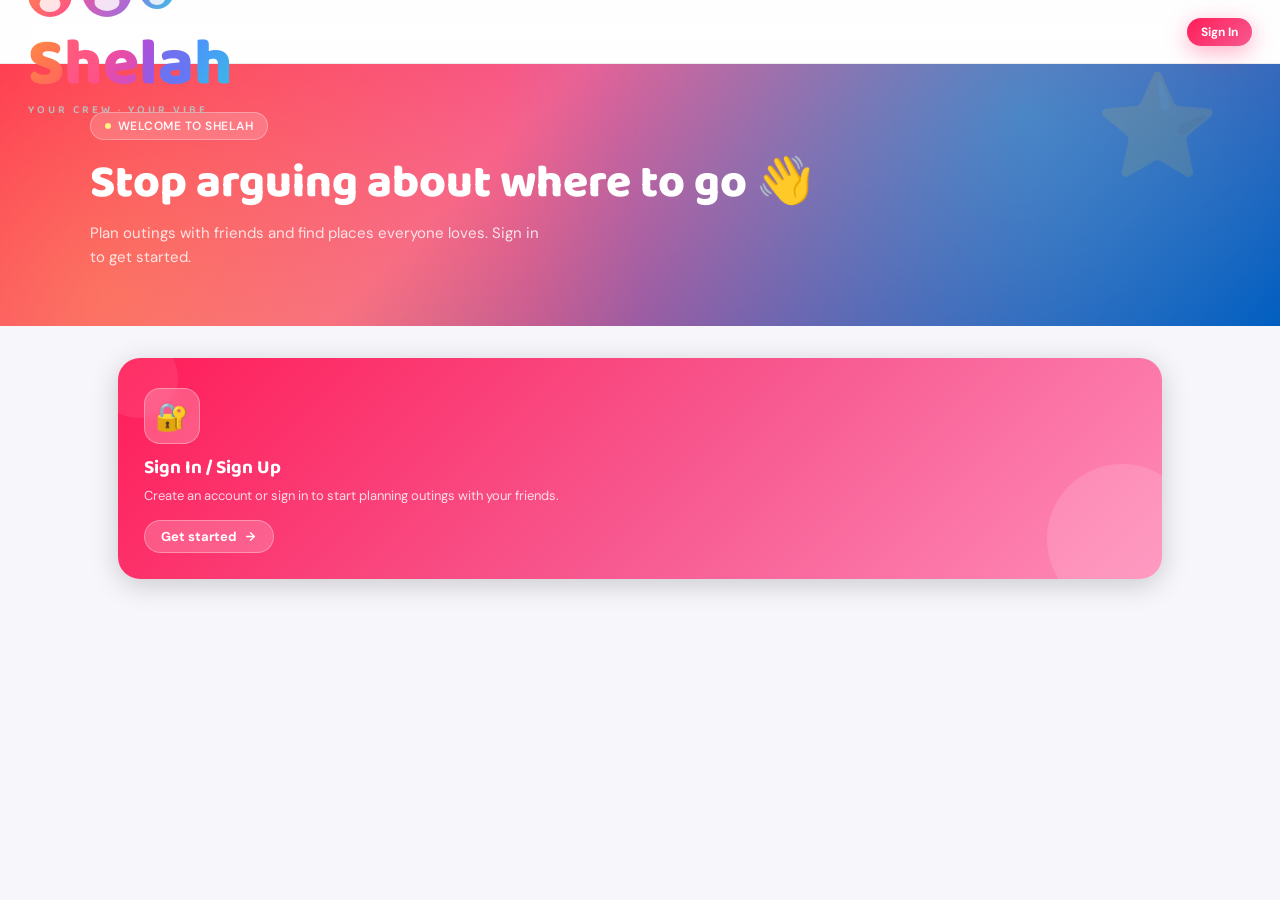
==== commit 8accf047: "upload" ====
--- a/index.html
+++ b/index.html
@@ -1,24 +1,98 @@
 <!DOCTYPE html>
 <html lang="en">
+
 <head>
   <meta charset="UTF-8">
   <meta name="viewport" content="width=device-width, initial-scale=1.0">
-  <meta name="description" content="Shelah — Stop arguing about where to go. Plan outings with friends and find places everyone loves.">
+  <meta name="description"
+    content="Shelah — Stop arguing about where to go. Plan outings with friends and find places everyone loves.">
   <title>Shelah — Plan Outings With Friends</title>
   <link rel="stylesheet" href="/css/styles.css">
   <style>
-    .hero-banner::after{content:'⭐';position:absolute;right:60px;top:12px;font-size:100px;opacity:.12;line-height:1;pointer-events:none;animation:spinStar 12s linear infinite}
+    .hero-banner::after {
+      content: '⭐';
+      position: absolute;
+      right: 60px;
+      top: 12px;
+      font-size: 100px;
+      opacity: .12;
+      line-height: 1;
+      pointer-events: none;
+      animation: spinStar 12s linear infinite
+    }
   </style>
 </head>
+
 <body>
 
   <!-- NAV -->
   <nav class="nav">
-    <a href="/" class="nav-logo"><span class="l1">S</span><span class="l2">h</span><span class="l3">e</span><span class="l4">l</span><span class="l5">a</span><span class="l6">h</span></a>
+    <a href="/" class="nav-logo">
+      <div class="row">
+        <div class="bubs">
+          <div class="bub"
+            style="width:44px;height:44px;background:linear-gradient(135deg,#FF8C42,#FF4D8D);left:0;top:26px;"><svg
+              width="44" height="44">
+              <circle cx="22" cy="16" r="7" fill="rgba(255,255,255,0.82)"></circle>
+              <ellipse cx="22" cy="31" rx="10.5" ry="8" fill="rgba(255,255,255,0.82)"></ellipse>
+            </svg></div>
+          <div class="bub"
+            style="width:36px;height:36px;background:linear-gradient(135deg,#FFD93D,#FF8C42);left:30px;top:8px;"><svg
+              width="36" height="36">
+              <circle cx="18" cy="12" r="5.5" fill="rgba(255,255,255,0.82)"></circle>
+              <ellipse cx="18" cy="25" rx="8.5" ry="6.5" fill="rgba(255,255,255,0.82)"></ellipse>
+            </svg></div>
+          <div class="bub"
+            style="width:50px;height:50px;background:linear-gradient(135deg,#FF4D8D,#9B72E4);left:54px;top:20px;"><svg
+              width="50" height="50">
+              <circle cx="25" cy="17" r="8" fill="rgba(255,255,255,0.82)"></circle>
+              <ellipse cx="25" cy="35" rx="12.5" ry="9" fill="rgba(255,255,255,0.82)"></ellipse>
+            </svg></div>
+          <div class="bub"
+            style="width:38px;height:38px;background:linear-gradient(135deg,#3BBDE4,#9B72E4);left:86px;top:7px;"><svg
+              width="38" height="38">
+              <circle cx="19" cy="13" r="6" fill="rgba(255,255,255,0.82)"></circle>
+              <ellipse cx="19" cy="27" rx="9" ry="7" fill="rgba(255,255,255,0.82)"></ellipse>
+            </svg></div>
+          <div class="bub"
+            style="width:34px;height:34px;background:linear-gradient(135deg,#9B72E4,#3BBDE4);left:112px;top:28px;"><svg
+              width="34" height="34">
+              <circle cx="17" cy="11" r="5" fill="rgba(255,255,255,0.82)"></circle>
+              <ellipse cx="17" cy="24" rx="8" ry="6" fill="rgba(255,255,255,0.82)"></ellipse>
+            </svg></div>
+        </div>
+        <div>
+          <div class="word fa" style="font-size:66px;">
+            <span class="letter f1-l1">S</span><span class="letter f1-l2">h</span><span
+              class="letter f1-l3">e</span><span class="letter f1-l4">l</span><span class="letter f1-l5">a</span><span
+              class="letter f1-l6">h</span>
+          </div>
+          <div class="tag">your crew · your vibe</div>
+        </div>
+      </div>
+    </a>
     <div class="nav-links" data-auth="required" style="display:none">
-      <a href="/friends.html"><svg width="15" height="15" viewBox="0 0 24 24" fill="none" stroke="currentColor" stroke-width="2" stroke-linecap="round" stroke-linejoin="round"><path d="M16 21v-2a4 4 0 0 0-4-4H6a4 4 0 0 0-4 4v2"/><circle cx="9" cy="7" r="4"/><line x1="19" y1="8" x2="19" y2="14"/><line x1="16" y1="11" x2="22" y2="11"/></svg>Add Friend</a>
-      <a href="/create-outing.html"><svg width="15" height="15" viewBox="0 0 24 24" fill="none" stroke="currentColor" stroke-width="2" stroke-linecap="round" stroke-linejoin="round"><path d="M17 21v-2a4 4 0 0 0-4-4H5a4 4 0 0 0-4 4v2"/><circle cx="9" cy="7" r="4"/><path d="M23 21v-2a4 4 0 0 0-3-3.87"/><path d="M16 3.13a4 4 0 0 1 0 7.75"/></svg>Create Group</a>
-      <a href="/outings.html"><svg width="15" height="15" viewBox="0 0 24 24" fill="none" stroke="currentColor" stroke-width="2" stroke-linecap="round" stroke-linejoin="round"><rect x="3" y="4" width="18" height="18" rx="2"/><line x1="16" y1="2" x2="16" y2="6"/><line x1="8" y1="2" x2="8" y2="6"/><line x1="3" y1="10" x2="21" y2="10"/></svg>Outings</a>
+      <a href="/friends.html"><svg width="15" height="15" viewBox="0 0 24 24" fill="none" stroke="currentColor"
+          stroke-width="2" stroke-linecap="round" stroke-linejoin="round">
+          <path d="M16 21v-2a4 4 0 0 0-4-4H6a4 4 0 0 0-4 4v2" />
+          <circle cx="9" cy="7" r="4" />
+          <line x1="19" y1="8" x2="19" y2="14" />
+          <line x1="16" y1="11" x2="22" y2="11" />
+        </svg>Add Friend</a>
+      <a href="/create-outing.html"><svg width="15" height="15" viewBox="0 0 24 24" fill="none" stroke="currentColor"
+          stroke-width="2" stroke-linecap="round" stroke-linejoin="round">
+          <path d="M17 21v-2a4 4 0 0 0-4-4H5a4 4 0 0 0-4 4v2" />
+          <circle cx="9" cy="7" r="4" />
+          <path d="M23 21v-2a4 4 0 0 0-3-3.87" />
+          <path d="M16 3.13a4 4 0 0 1 0 7.75" />
+        </svg>Create Group</a>
+      <a href="/outings.html"><svg width="15" height="15" viewBox="0 0 24 24" fill="none" stroke="currentColor"
+          stroke-width="2" stroke-linecap="round" stroke-linejoin="round">
+          <rect x="3" y="4" width="18" height="18" rx="2" />
+          <line x1="16" y1="2" x2="16" y2="6" />
+          <line x1="8" y1="2" x2="8" y2="6" />
+          <line x1="3" y1="10" x2="21" y2="10" />
+        </svg>Outings</a>
     </div>
     <div class="nav-right" id="nav-user"></div>
   </nav>
@@ -34,55 +108,98 @@
       <div data-auth="required" style="display:none">
         <div class="hero-eyebrow"><span class="dot"></span> <span id="hero-date"></span></div>
         <h1 class="hero-title">Welcome back, <span id="hero-name"></span>! <span class="wave">👋</span></h1>
-        <p class="hero-sub">Ready to plan your next outing? Add friends, create a group, or browse what's happening near you.</p>
+        <p class="hero-sub">Ready to plan your next outing? Add friends, create a group, or browse what's happening near
+          you.</p>
       </div>
     </div>
   </div>
 
   <!-- STATS -->
   <div class="stats-row" data-auth="required" style="display:none">
-    <div class="stat-pill sp-red"><span class="stat-icon">👥</span><span class="stat-val" id="stat-friends">0</span><span class="stat-label">Friends</span></div>
-    <div class="stat-pill sp-blue"><span class="stat-icon">🫂</span><span class="stat-val" id="stat-groups">0</span><span class="stat-label">Groups</span></div>
-    <div class="stat-pill sp-yellow"><span class="stat-icon">🗓️</span><span class="stat-val" id="stat-outings">0</span><span class="stat-label">Upcoming outings</span></div>
-    <div class="stat-pill sp-cyan"><span class="stat-icon">🔔</span><span class="stat-val" id="stat-invites">0</span><span class="stat-label">Invites pending</span></div>
+    <div class="stat-pill sp-red"><span class="stat-icon">👥</span><span class="stat-val"
+        id="stat-friends">0</span><span class="stat-label">Friends</span></div>
+    <div class="stat-pill sp-blue"><span class="stat-icon">🫂</span><span class="stat-val"
+        id="stat-groups">0</span><span class="stat-label">Groups</span></div>
+    <div class="stat-pill sp-yellow"><span class="stat-icon">🗓️</span><span class="stat-val"
+        id="stat-outings">0</span><span class="stat-label">Upcoming outings</span></div>
+    <div class="stat-pill sp-cyan"><span class="stat-icon">🔔</span><span class="stat-val"
+        id="stat-invites">0</span><span class="stat-label">Invites pending</span></div>
   </div>
 
   <!-- QUICK ACTIONS -->
-  <div class="section-wrap" data-auth="required" style="display:none"><div class="section-label">Quick Actions</div></div>
+  <div class="section-wrap" data-auth="required" style="display:none">
+    <div class="section-label">Quick Actions</div>
+  </div>
   <div class="action-grid" data-auth="required" style="display:none">
     <a href="/friends.html" class="action-card card-add-friend" onclick="return navGuard(event)">
-      <div class="blob"></div><div class="blob2"></div>
+      <div class="blob"></div>
+      <div class="blob2"></div>
       <div class="card-icon-wrap">👤</div>
-      <div class="card-content"><div class="card-title">Add Friend</div><div class="card-desc">Invite someone by name or link and start planning outings together.</div></div>
-      <div class="card-cta">Add a friend <svg viewBox="0 0 24 24"><line x1="5" y1="12" x2="19" y2="12"/><polyline points="12 5 19 12 12 19"/></svg></div>
+      <div class="card-content">
+        <div class="card-title">Add Friend</div>
+        <div class="card-desc">Invite someone by name or link and start planning outings together.</div>
+      </div>
+      <div class="card-cta">Add a friend <svg viewBox="0 0 24 24">
+          <line x1="5" y1="12" x2="19" y2="12" />
+          <polyline points="12 5 19 12 12 19" />
+        </svg></div>
     </a>
     <a href="/create-outing.html" class="action-card card-create-group" onclick="return navGuard(event)">
-      <div class="blob"></div><div class="blob2"></div>
+      <div class="blob"></div>
+      <div class="blob2"></div>
       <div class="card-icon-wrap">🫂</div>
-      <div class="card-content"><div class="card-title">Create New Group</div><div class="card-desc">Bring your crew together — name your group and add members to start voting on plans.</div></div>
-      <div class="card-cta">Start a group <svg viewBox="0 0 24 24"><line x1="5" y1="12" x2="19" y2="12"/><polyline points="12 5 19 12 12 19"/></svg></div>
+      <div class="card-content">
+        <div class="card-title">Create New Group</div>
+        <div class="card-desc">Bring your crew together — name your group and add members to start voting on plans.
+        </div>
+      </div>
+      <div class="card-cta">Start a group <svg viewBox="0 0 24 24">
+          <line x1="5" y1="12" x2="19" y2="12" />
+          <polyline points="12 5 19 12 12 19" />
+        </svg></div>
     </a>
     <a href="/outings.html" class="action-card card-view-outings" onclick="return navGuard(event)">
-      <div class="blob"></div><div class="blob2"></div>
+      <div class="blob"></div>
+      <div class="blob2"></div>
       <div class="card-icon-wrap">🗺️</div>
-      <div class="card-content"><div class="card-title">Confirmed Outings</div><div class="card-desc">Browse confirmed outings, explore recommendations, and vote on places.</div></div>
-      <div class="card-cta">View outings <svg viewBox="0 0 24 24"><line x1="5" y1="12" x2="19" y2="12"/><polyline points="12 5 19 12 12 19"/></svg></div>
+      <div class="card-content">
+        <div class="card-title">Confirmed Outings</div>
+        <div class="card-desc">Browse confirmed outings, explore recommendations, and vote on places.</div>
+      </div>
+      <div class="card-cta">View outings <svg viewBox="0 0 24 24">
+          <line x1="5" y1="12" x2="19" y2="12" />
+          <polyline points="12 5 19 12 12 19" />
+        </svg></div>
     </a>
     <a href="/groups.html" class="action-card card-view-groups" onclick="return navGuard(event)">
-      <div class="blob"></div><div class="blob2"></div>
+      <div class="blob"></div>
+      <div class="blob2"></div>
       <div class="card-icon-wrap">🏕️</div>
-      <div class="card-content"><div class="card-title">View Groups</div><div class="card-desc">See all groups you're part of — confirmed or still gathering requirements.</div></div>
-      <div class="card-cta">View groups <svg viewBox="0 0 24 24"><line x1="5" y1="12" x2="19" y2="12"/><polyline points="12 5 19 12 12 19"/></svg></div>
+      <div class="card-content">
+        <div class="card-title">View Groups</div>
+        <div class="card-desc">See all groups you're part of — confirmed or still gathering requirements.</div>
+      </div>
+      <div class="card-cta">View groups <svg viewBox="0 0 24 24">
+          <line x1="5" y1="12" x2="19" y2="12" />
+          <polyline points="12 5 19 12 12 19" />
+        </svg></div>
     </a>
   </div>
 
   <!-- GUEST CTA -->
   <div class="action-grid" data-auth="guest" style="padding-top:32px">
     <div class="action-card card-add-friend" onclick="openAuthModal()" style="cursor:pointer">
-      <div class="blob"></div><div class="blob2"></div>
+      <div class="blob"></div>
+      <div class="blob2"></div>
       <div class="card-icon-wrap">🔐</div>
-      <div class="card-content"><div class="card-title">Sign In / Sign Up</div><div class="card-desc">Create an account or sign in to start planning outings with your friends.</div></div>
-      <div class="card-cta">Get started <svg viewBox="0 0 24 24"><line x1="5" y1="12" x2="19" y2="12"/><polyline points="12 5 19 12 12 19"/></svg></div>
+      <div class="card-content">
+        <div class="card-title">Sign In / Sign Up</div>
+        <div class="card-desc">Create an account or sign in to start planning outings with your friends.</div>
+      </div>
+      <div class="card-cta">Get started <svg viewBox="0 0 24 24">
+          <line x1="5" y1="12" x2="19" y2="12" />
+          <polyline points="12 5 19 12 12 19" />
+        </svg></div>
     </div>
   </div>
 
@@ -96,17 +213,22 @@
         </div>
         <div class="tab-content active" id="tab-signin">
           <form id="signin-form" onsubmit="handleSignIn(event)">
-            <div class="form-group"><label class="form-label">Email</label><input type="email" class="form-input" id="signin-email" placeholder="you@example.com" required></div>
-            <div class="form-group"><label class="form-label">Password</label><input type="password" class="form-input" id="signin-password" placeholder="••••••••" required></div>
+            <div class="form-group"><label class="form-label">Email</label><input type="email" class="form-input"
+                id="signin-email" placeholder="you@example.com" required></div>
+            <div class="form-group"><label class="form-label">Password</label><input type="password" class="form-input"
+                id="signin-password" placeholder="••••••••" required></div>
             <div class="form-error" id="signin-error"></div>
             <button type="submit" class="btn btn-primary btn-block btn-lg" id="signin-btn">Sign In</button>
           </form>
         </div>
         <div class="tab-content" id="tab-signup">
           <form id="signup-form" onsubmit="handleSignUp(event)">
-            <div class="form-group"><label class="form-label">Display Name</label><input type="text" class="form-input" id="signup-name" placeholder="Your name" required></div>
-            <div class="form-group"><label class="form-label">Email</label><input type="email" class="form-input" id="signup-email" placeholder="you@example.com" required></div>
-            <div class="form-group"><label class="form-label">Password</label><input type="password" class="form-input" id="signup-password" placeholder="Min 6 characters" required minlength="6"></div>
+            <div class="form-group"><label class="form-label">Display Name</label><input type="text" class="form-input"
+                id="signup-name" placeholder="Your name" required></div>
+            <div class="form-group"><label class="form-label">Email</label><input type="email" class="form-input"
+                id="signup-email" placeholder="you@example.com" required></div>
+            <div class="form-group"><label class="form-label">Password</label><input type="password" class="form-input"
+                id="signup-password" placeholder="Min 6 characters" required minlength="6"></div>
             <div class="form-error" id="signup-error"></div>
             <button type="submit" class="btn btn-accent btn-block btn-lg" id="signup-btn">Create Account</button>
           </form>
@@ -123,8 +245,8 @@
       if (user) {
         document.getElementById('hero-name').textContent = user.display_name;
         const now = new Date();
-        const days = ['Sunday','Monday','Tuesday','Wednesday','Thursday','Friday','Saturday'];
-        const months = ['January','February','March','April','May','June','July','August','September','October','November','December'];
+        const days = ['Sunday', 'Monday', 'Tuesday', 'Wednesday', 'Thursday', 'Friday', 'Saturday'];
+        const months = ['January', 'February', 'March', 'April', 'May', 'June', 'July', 'August', 'September', 'October', 'November', 'December'];
         const hour = now.getHours();
         const greeting = hour < 12 ? 'Good morning' : hour < 18 ? 'Good afternoon' : 'Good evening';
         document.getElementById('hero-date').textContent = `${days[now.getDay()]}, ${months[now.getMonth()]} ${now.getDate()} · ${greeting}`;
@@ -140,7 +262,7 @@
         document.getElementById('stat-groups').textContent = data.groups_count;
         document.getElementById('stat-outings').textContent = data.upcoming_outings_count;
         document.getElementById('stat-invites').textContent = data.pending_invites_count;
-      } catch(e) {}
+      } catch (e) { }
     }
 
     function navGuard(e) {
@@ -189,4 +311,5 @@
     }
   </script>
 </body>
+
 </html>
--- a/css/styles.css
+++ b/css/styles.css
@@ -1,179 +1,1414 @@
 /* Shelah v2 Design System — DM Sans + Baloo 2 */
 @import url('https://fonts.googleapis.com/css2?family=Baloo+2:wght@400;600;700;800&family=DM+Sans:wght@300;400;500;600&display=swap');
-:root{--red:#FF1D58;--pink:#F75990;--yellow:#FFF685;--yellow-warm:#ffe033;--cyan:#00DDFF;--blue:#0049B7;--blue-dark:#002a7a;--white:#fff;--text:#1a1a2e;--text-muted:#6b6b8a;--border:rgba(0,0,0,0.07);--radius:22px;--shadow:0 4px 24px rgba(0,0,0,0.09);--shadow-hover:0 14px 44px rgba(0,0,0,0.16)}
-*,*::before,*::after{box-sizing:border-box;margin:0;padding:0}
-html{font-size:16px;scroll-behavior:smooth}
-body{font-family:'DM Sans',sans-serif;background:#f7f7fb;min-height:100vh;color:var(--text);-webkit-font-smoothing:antialiased}
-a{color:inherit;text-decoration:none}
-button{cursor:pointer;font-family:'DM Sans',sans-serif;border:none;background:none}
-input,select,textarea{font-family:'DM Sans',sans-serif;border:none;outline:none}
-img{max-width:100%;display:block}
+
+:root {
+    --red: #FF1D58;
+    --pink: #F75990;
+    --yellow: #FFF685;
+    --yellow-warm: #ffe033;
+    --cyan: #00DDFF;
+    --blue: #0049B7;
+    --blue-dark: #002a7a;
+    --white: #fff;
+    --text: #1a1a2e;
+    --text-muted: #6b6b8a;
+    --border: rgba(0, 0, 0, 0.07);
+    --radius: 22px;
+    --shadow: 0 4px 24px rgba(0, 0, 0, 0.09);
+    --shadow-hover: 0 14px 44px rgba(0, 0, 0, 0.16)
+}
+
+*,
+*::before,
+*::after {
+    box-sizing: border-box;
+    margin: 0;
+    padding: 0
+}
+
+html {
+    font-size: 16px;
+    scroll-behavior: smooth
+}
+
+body {
+    font-family: 'DM Sans', sans-serif;
+    background: #f7f7fb;
+    min-height: 100vh;
+    color: var(--text);
+    -webkit-font-smoothing: antialiased
+}
+
+a {
+    color: inherit;
+    text-decoration: none
+}
+
+button {
+    cursor: pointer;
+    font-family: 'DM Sans', sans-serif;
+    border: none;
+    background: none
+}
+
+input,
+select,
+textarea {
+    font-family: 'DM Sans', sans-serif;
+    border: none;
+    outline: none
+}
+
+img {
+    max-width: 100%;
+    display: block
+}
 
 /* NAV */
-nav.nav{position:sticky;top:0;z-index:100;background:rgba(255,255,255,0.88);backdrop-filter:blur(18px);-webkit-backdrop-filter:blur(18px);border-bottom:1px solid var(--border);padding:0 28px;display:flex;align-items:center;justify-content:space-between;height:64px}
-.nav-logo{font-family:'Baloo 2',sans-serif;font-weight:800;font-size:28px;line-height:1;display:flex;align-items:baseline;text-decoration:none}
-.nav-logo .l1{background:linear-gradient(135deg,#FF1D58,#F75990);-webkit-background-clip:text;-webkit-text-fill-color:transparent;background-clip:text}
-.nav-logo .l2{background:linear-gradient(135deg,#F75990,#ff8cb8);-webkit-background-clip:text;-webkit-text-fill-color:transparent;background-clip:text}
-.nav-logo .l3{background:linear-gradient(135deg,#ffe033,#FFF685);-webkit-background-clip:text;-webkit-text-fill-color:transparent;background-clip:text}
-.nav-logo .l4{background:linear-gradient(135deg,#FFF685,#00DDFF);-webkit-background-clip:text;-webkit-text-fill-color:transparent;background-clip:text}
-.nav-logo .l5{background:linear-gradient(135deg,#00DDFF,#0049B7);-webkit-background-clip:text;-webkit-text-fill-color:transparent;background-clip:text}
-.nav-logo .l6{background:linear-gradient(135deg,#0049B7,#002a7a);-webkit-background-clip:text;-webkit-text-fill-color:transparent;background-clip:text}
-.nav-links{display:flex;align-items:center;gap:4px}
-.nav-links a{text-decoration:none;color:var(--text-muted);font-size:14px;font-weight:500;padding:8px 14px;border-radius:10px;transition:background .2s,color .2s;display:flex;align-items:center;gap:6px}
-.nav-links a:hover,.nav-links a.active{background:rgba(255,29,88,0.07);color:var(--red)}
-.nav-right{display:flex;align-items:center;gap:10px}
-.nav-user-name{font-size:13px;font-weight:600;color:var(--text);display:flex;align-items:center;gap:8px;padding:5px 14px 5px 5px;border-radius:50px;background:rgba(0,0,0,0.03);border:1px solid var(--border)}
-.nav-avatar{width:32px;height:32px;border-radius:50%;background:linear-gradient(135deg,#FF1D58,#0049B7);display:flex;align-items:center;justify-content:center;color:white;font-weight:700;font-size:13px;border:2px solid white;box-shadow:0 2px 8px rgba(255,29,88,0.25);flex-shrink:0}
-.nav-signout{font-size:12px;font-weight:600;color:var(--red);cursor:pointer;padding:6px 12px;border-radius:8px;transition:background .15s}
-.nav-signout:hover{background:rgba(255,29,88,0.06)}
+nav.nav {
+    position: sticky;
+    top: 0;
+    z-index: 100;
+    background: rgba(255, 255, 255, 0.88);
+    backdrop-filter: blur(18px);
+    -webkit-backdrop-filter: blur(18px);
+    border-bottom: 1px solid var(--border);
+    padding: 0 28px;
+    display: flex;
+    align-items: center;
+    justify-content: space-between;
+    height: 64px
+}
+
+.nav-logo {
+    font-family: 'Baloo 2', sans-serif;
+    font-weight: 800;
+    font-size: 28px;
+    line-height: 1;
+    display: flex;
+    align-items: baseline;
+    text-decoration: none
+}
+
+.nav-logo .l1 {
+    background: linear-gradient(135deg, #FF1D58, #F75990);
+    -webkit-background-clip: text;
+    -webkit-text-fill-color: transparent;
+    background-clip: text
+}
+
+.nav-logo .l2 {
+    background: linear-gradient(135deg, #F75990, #ff8cb8);
+    -webkit-background-clip: text;
+    -webkit-text-fill-color: transparent;
+    background-clip: text
+}
+
+.nav-logo .l3 {
+    background: linear-gradient(135deg, #ffe033, #FFF685);
+    -webkit-background-clip: text;
+    -webkit-text-fill-color: transparent;
+    background-clip: text
+}
+
+.nav-logo .l4 {
+    background: linear-gradient(135deg, #FFF685, #00DDFF);
+    -webkit-background-clip: text;
+    -webkit-text-fill-color: transparent;
+    background-clip: text
+}
+
+.nav-logo .l5 {
+    background: linear-gradient(135deg, #00DDFF, #0049B7);
+    -webkit-background-clip: text;
+    -webkit-text-fill-color: transparent;
+    background-clip: text
+}
+
+.nav-logo .l6 {
+    background: linear-gradient(135deg, #0049B7, #002a7a);
+    -webkit-background-clip: text;
+    -webkit-text-fill-color: transparent;
+    background-clip: text
+}
+
+.nav-links {
+    display: flex;
+    align-items: center;
+    gap: 4px
+}
+
+.nav-links a {
+    text-decoration: none;
+    color: var(--text-muted);
+    font-size: 14px;
+    font-weight: 500;
+    padding: 8px 14px;
+    border-radius: 10px;
+    transition: background .2s, color .2s;
+    display: flex;
+    align-items: center;
+    gap: 6px
+}
+
+.nav-links a:hover,
+.nav-links a.active {
+    background: rgba(255, 29, 88, 0.07);
+    color: var(--red)
+}
+
+.nav-right {
+    display: flex;
+    align-items: center;
+    gap: 10px
+}
+
+.nav-user-name {
+    font-size: 13px;
+    font-weight: 600;
+    color: var(--text);
+    display: flex;
+    align-items: center;
+    gap: 8px;
+    padding: 5px 14px 5px 5px;
+    border-radius: 50px;
+    background: rgba(0, 0, 0, 0.03);
+    border: 1px solid var(--border)
+}
+
+.nav-avatar {
+    width: 32px;
+    height: 32px;
+    border-radius: 50%;
+    background: linear-gradient(135deg, #FF1D58, #0049B7);
+    display: flex;
+    align-items: center;
+    justify-content: center;
+    color: white;
+    font-weight: 700;
+    font-size: 13px;
+    border: 2px solid white;
+    box-shadow: 0 2px 8px rgba(255, 29, 88, 0.25);
+    flex-shrink: 0
+}
+
+.nav-signout {
+    font-size: 12px;
+    font-weight: 600;
+    color: var(--red);
+    cursor: pointer;
+    padding: 6px 12px;
+    border-radius: 8px;
+    transition: background .15s
+}
+
+.nav-signout:hover {
+    background: rgba(255, 29, 88, 0.06)
+}
 
 /* HERO BANNER */
-.hero-banner{background:linear-gradient(135deg,#FF1D58 0%,#F75990 38%,#0049B7 100%);padding:48px 28px 56px;position:relative;overflow:hidden}
-.hero-banner::before{content:'';position:absolute;inset:0;background:radial-gradient(circle at 80% 20%,rgba(0,221,255,0.38) 0%,transparent 50%),radial-gradient(circle at 8% 88%,rgba(255,224,51,0.32) 0%,transparent 45%);pointer-events:none}
-.hero-banner.blue{background:linear-gradient(135deg,#0049B7 0%,#006bff 40%,#00DDFF 100%)}
-.hero-banner.blue::before{background:radial-gradient(circle at 85% 15%,rgba(255,224,51,.35) 0%,transparent 50%),radial-gradient(circle at 5% 85%,rgba(255,29,88,.28) 0%,transparent 45%)}
-.hero-inner{max-width:1100px;margin:0 auto;position:relative;z-index:1}
-.hero-eyebrow{display:inline-flex;align-items:center;gap:7px;background:rgba(255,255,255,0.18);backdrop-filter:blur(8px);border:1px solid rgba(255,255,255,0.3);border-radius:50px;padding:5px 14px;font-size:12px;font-weight:600;color:rgba(255,255,255,0.92);letter-spacing:0.04em;text-transform:uppercase;margin-bottom:18px}
-.hero-eyebrow .dot{width:6px;height:6px;border-radius:50%;background:var(--yellow);display:inline-block}
-.hero-title{font-family:'Baloo 2',sans-serif;font-weight:800;font-size:clamp(28px,5vw,46px);color:white;line-height:1.1;margin-bottom:12px}
-.hero-title .wave{display:inline-block;animation:wave 1.8s ease-in-out infinite;transform-origin:70% 70%}
-@keyframes wave{0%,100%{transform:rotate(0)}20%{transform:rotate(20deg)}40%{transform:rotate(-8deg)}60%{transform:rotate(14deg)}80%{transform:rotate(-4deg)}}
-.hero-sub{font-size:15px;color:rgba(255,255,255,0.82);line-height:1.65;max-width:460px}
-.hero-meta{display:flex;flex-wrap:wrap;align-items:center;gap:10px;margin-top:20px}
-.hm-pill{display:inline-flex;align-items:center;gap:6px;background:rgba(255,255,255,.16);border:1px solid rgba(255,255,255,.28);border-radius:50px;padding:6px 14px;font-size:12.5px;font-weight:600;color:rgba(255,255,255,.92)}
-.hm-pill svg{width:13px;height:13px;stroke:rgba(255,255,255,.8);fill:none;stroke-width:2.5;stroke-linecap:round;stroke-linejoin:round;flex-shrink:0}
-@keyframes spinStar{to{transform:rotate(360deg)}}
-@keyframes floatIcon{0%,100%{transform:translateY(0) rotate(-5deg)}50%{transform:translateY(-12px) rotate(5deg)}}
-@keyframes floatG{0%,100%{transform:translateY(0) rotate(-4deg)}50%{transform:translateY(-14px) rotate(4deg)}}
+.hero-banner {
+    background: linear-gradient(135deg, #FF1D58 0%, #F75990 38%, #0049B7 100%);
+    padding: 48px 28px 56px;
+    position: relative;
+    overflow: hidden
+}
+
+.hero-banner::before {
+    content: '';
+    position: absolute;
+    inset: 0;
+    background: radial-gradient(circle at 80% 20%, rgba(0, 221, 255, 0.38) 0%, transparent 50%), radial-gradient(circle at 8% 88%, rgba(255, 224, 51, 0.32) 0%, transparent 45%);
+    pointer-events: none
+}
+
+.hero-banner.blue {
+    background: linear-gradient(135deg, #0049B7 0%, #006bff 40%, #00DDFF 100%)
+}
+
+.hero-banner.blue::before {
+    background: radial-gradient(circle at 85% 15%, rgba(255, 224, 51, .35) 0%, transparent 50%), radial-gradient(circle at 5% 85%, rgba(255, 29, 88, .28) 0%, transparent 45%)
+}
+
+.hero-inner {
+    max-width: 1100px;
+    margin: 0 auto;
+    position: relative;
+    z-index: 1
+}
+
+.hero-eyebrow {
+    display: inline-flex;
+    align-items: center;
+    gap: 7px;
+    background: rgba(255, 255, 255, 0.18);
+    backdrop-filter: blur(8px);
+    border: 1px solid rgba(255, 255, 255, 0.3);
+    border-radius: 50px;
+    padding: 5px 14px;
+    font-size: 12px;
+    font-weight: 600;
+    color: rgba(255, 255, 255, 0.92);
+    letter-spacing: 0.04em;
+    text-transform: uppercase;
+    margin-bottom: 18px
+}
+
+.hero-eyebrow .dot {
+    width: 6px;
+    height: 6px;
+    border-radius: 50%;
+    background: var(--yellow);
+    display: inline-block
+}
+
+.hero-title {
+    font-family: 'Baloo 2', sans-serif;
+    font-weight: 800;
+    font-size: clamp(28px, 5vw, 46px);
+    color: white;
+    line-height: 1.1;
+    margin-bottom: 12px
+}
+
+.hero-title .wave {
+    display: inline-block;
+    animation: wave 1.8s ease-in-out infinite;
+    transform-origin: 70% 70%
+}
+
+@keyframes wave {
+
+    0%,
+    100% {
+        transform: rotate(0)
+    }
+
+    20% {
+        transform: rotate(20deg)
+    }
+
+    40% {
+        transform: rotate(-8deg)
+    }
+
+    60% {
+        transform: rotate(14deg)
+    }
+
+    80% {
+        transform: rotate(-4deg)
+    }
+}
+
+.hero-sub {
+    font-size: 15px;
+    color: rgba(255, 255, 255, 0.82);
+    line-height: 1.65;
+    max-width: 460px
+}
+
+.hero-meta {
+    display: flex;
+    flex-wrap: wrap;
+    align-items: center;
+    gap: 10px;
+    margin-top: 20px
+}
+
+.hm-pill {
+    display: inline-flex;
+    align-items: center;
+    gap: 6px;
+    background: rgba(255, 255, 255, .16);
+    border: 1px solid rgba(255, 255, 255, .28);
+    border-radius: 50px;
+    padding: 6px 14px;
+    font-size: 12.5px;
+    font-weight: 600;
+    color: rgba(255, 255, 255, .92)
+}
+
+.hm-pill svg {
+    width: 13px;
+    height: 13px;
+    stroke: rgba(255, 255, 255, .8);
+    fill: none;
+    stroke-width: 2.5;
+    stroke-linecap: round;
+    stroke-linejoin: round;
+    flex-shrink: 0
+}
+
+@keyframes spinStar {
+    to {
+        transform: rotate(360deg)
+    }
+}
+
+@keyframes floatIcon {
+
+    0%,
+    100% {
+        transform: translateY(0) rotate(-5deg)
+    }
+
+    50% {
+        transform: translateY(-12px) rotate(5deg)
+    }
+}
+
+@keyframes floatG {
+
+    0%,
+    100% {
+        transform: translateY(0) rotate(-4deg)
+    }
+
+    50% {
+        transform: translateY(-14px) rotate(4deg)
+    }
+}
 
 /* STAT PILLS */
-.stats-row{max-width:1100px;margin:-22px auto 0;padding:0 28px;display:flex;gap:12px;flex-wrap:wrap;position:relative;z-index:2}
-.stat-pill{display:flex;align-items:center;gap:9px;padding:12px 20px;border-radius:50px;font-size:13px;font-weight:600;color:white;box-shadow:0 4px 18px rgba(0,0,0,0.18);cursor:default;transition:transform .2s,box-shadow .2s;border:2px solid rgba(255,255,255,0.35)}
-.stat-pill:hover{transform:translateY(-3px);box-shadow:0 8px 28px rgba(0,0,0,0.22)}
-.stat-pill .stat-icon{font-size:16px}
-.stat-pill .stat-val{font-family:'Baloo 2',sans-serif;font-weight:800;font-size:16px}
-.stat-pill .stat-label{opacity:0.9;font-weight:500}
-.sp-red{background:linear-gradient(135deg,#FF1D58,#F75990)}
-.sp-blue{background:linear-gradient(135deg,#0049B7,#00DDFF)}
-.sp-yellow{background:linear-gradient(135deg,#ffe033,#ffaa00)}
-.sp-cyan{background:linear-gradient(135deg,#00b4d8,#0049B7)}
+.stats-row {
+    max-width: 1100px;
+    margin: -22px auto 0;
+    padding: 0 28px;
+    display: flex;
+    gap: 12px;
+    flex-wrap: wrap;
+    position: relative;
+    z-index: 2
+}
+
+.stat-pill {
+    display: flex;
+    align-items: center;
+    gap: 9px;
+    padding: 12px 20px;
+    border-radius: 50px;
+    font-size: 13px;
+    font-weight: 600;
+    color: white;
+    box-shadow: 0 4px 18px rgba(0, 0, 0, 0.18);
+    cursor: default;
+    transition: transform .2s, box-shadow .2s;
+    border: 2px solid rgba(255, 255, 255, 0.35)
+}
+
+.stat-pill:hover {
+    transform: translateY(-3px);
+    box-shadow: 0 8px 28px rgba(0, 0, 0, 0.22)
+}
+
+.stat-pill .stat-icon {
+    font-size: 16px
+}
+
+.stat-pill .stat-val {
+    font-family: 'Baloo 2', sans-serif;
+    font-weight: 800;
+    font-size: 16px
+}
+
+.stat-pill .stat-label {
+    opacity: 0.9;
+    font-weight: 500
+}
+
+.sp-red {
+    background: linear-gradient(135deg, #FF1D58, #F75990)
+}
+
+.sp-blue {
+    background: linear-gradient(135deg, #0049B7, #00DDFF)
+}
+
+.sp-yellow {
+    background: linear-gradient(135deg, #ffe033, #ffaa00)
+}
+
+.sp-cyan {
+    background: linear-gradient(135deg, #00b4d8, #0049B7)
+}
 
 /* ACTION CARDS */
-.section-wrap{max-width:1100px;margin:0 auto;padding:44px 28px 0}
-.section-label{font-size:11px;font-weight:600;letter-spacing:0.12em;text-transform:uppercase;color:var(--text-muted);margin-bottom:16px}
-.action-grid{max-width:1100px;margin:0 auto;padding:0 28px 44px;display:grid;grid-template-columns:repeat(auto-fit,minmax(260px,1fr));gap:20px}
-.action-card{border-radius:var(--radius);padding:30px 26px 26px;display:flex;flex-direction:column;gap:14px;cursor:pointer;text-decoration:none;color:white;position:relative;overflow:hidden;transition:transform .24s cubic-bezier(.22,.68,0,1.2),box-shadow .24s ease;box-shadow:0 6px 28px rgba(0,0,0,0.18)}
-.action-card::after{content:'';position:absolute;inset:0;background:rgba(255,255,255,0);transition:background .2s;pointer-events:none}
-.action-card:hover{transform:translateY(-7px);box-shadow:0 20px 50px rgba(0,0,0,0.22)}
-.action-card:hover::after{background:rgba(255,255,255,0.07)}
-.action-card .blob{position:absolute;width:150px;height:150px;border-radius:50%;background:rgba(255,255,255,0.13);right:-35px;bottom:-35px;pointer-events:none;transition:transform .3s}
-.action-card .blob2{position:absolute;width:80px;height:80px;border-radius:50%;background:rgba(255,255,255,0.08);left:-20px;top:-20px;pointer-events:none}
-.action-card:hover .blob{transform:scale(1.2)}
-.card-icon-wrap{width:56px;height:56px;border-radius:16px;display:flex;align-items:center;justify-content:center;font-size:27px;background:rgba(255,255,255,0.22);backdrop-filter:blur(6px);border:1.5px solid rgba(255,255,255,0.32);flex-shrink:0;transition:transform .24s cubic-bezier(.22,.68,0,1.2);position:relative;z-index:1}
-.action-card:hover .card-icon-wrap{transform:scale(1.12) rotate(-4deg)}
-.card-content{position:relative;z-index:1}
-.card-title{font-family:'Baloo 2',sans-serif;font-weight:700;font-size:19px;color:white;margin-bottom:6px;line-height:1.15}
-.card-desc{font-size:13px;color:rgba(255,255,255,0.82);line-height:1.55}
-.card-cta{display:inline-flex;align-items:center;gap:7px;font-size:13px;font-weight:700;color:white;background:rgba(255,255,255,0.2);border:1.5px solid rgba(255,255,255,0.32);border-radius:50px;padding:7px 16px;width:fit-content;transition:gap .18s,background .18s;position:relative;z-index:1}
-.action-card:hover .card-cta{gap:11px;background:rgba(255,255,255,0.3)}
-.card-cta svg{width:13px;height:13px;stroke:white;fill:none;stroke-width:2.5;stroke-linecap:round;stroke-linejoin:round}
-.card-add-friend{background:linear-gradient(135deg,#FF1D58 0%,#F75990 55%,#ff8cb8 100%)}
-.card-create-group{background:linear-gradient(135deg,#0049B7 0%,#006bff 55%,#00DDFF 100%)}
-.card-view-outings{background:linear-gradient(135deg,#ffe033 0%,#ffaa00 55%,#ff6b35 100%)}
-.card-view-groups{background:linear-gradient(135deg,#00b4d8 0%,#0049B7 55%,#002a7a 100%)}
+.section-wrap {
+    max-width: 1100px;
+    margin: 0 auto;
+    padding: 44px 28px 0
+}
+
+.section-label {
+    font-size: 11px;
+    font-weight: 600;
+    letter-spacing: 0.12em;
+    text-transform: uppercase;
+    color: var(--text-muted);
+    margin-bottom: 16px
+}
+
+.action-grid {
+    max-width: 1100px;
+    margin: 0 auto;
+    padding: 0 28px 44px;
+    display: grid;
+    grid-template-columns: repeat(auto-fit, minmax(260px, 1fr));
+    gap: 20px
+}
+
+.action-card {
+    border-radius: var(--radius);
+    padding: 30px 26px 26px;
+    display: flex;
+    flex-direction: column;
+    gap: 14px;
+    cursor: pointer;
+    text-decoration: none;
+    color: white;
+    position: relative;
+    overflow: hidden;
+    transition: transform .24s cubic-bezier(.22, .68, 0, 1.2), box-shadow .24s ease;
+    box-shadow: 0 6px 28px rgba(0, 0, 0, 0.18)
+}
+
+.action-card::after {
+    content: '';
+    position: absolute;
+    inset: 0;
+    background: rgba(255, 255, 255, 0);
+    transition: background .2s;
+    pointer-events: none
+}
+
+.action-card:hover {
+    transform: translateY(-7px);
+    box-shadow: 0 20px 50px rgba(0, 0, 0, 0.22)
+}
+
+.action-card:hover::after {
+    background: rgba(255, 255, 255, 0.07)
+}
+
+.action-card .blob {
+    position: absolute;
+    width: 150px;
+    height: 150px;
+    border-radius: 50%;
+    background: rgba(255, 255, 255, 0.13);
+    right: -35px;
+    bottom: -35px;
+    pointer-events: none;
+    transition: transform .3s
+}
+
+.action-card .blob2 {
+    position: absolute;
+    width: 80px;
+    height: 80px;
+    border-radius: 50%;
+    background: rgba(255, 255, 255, 0.08);
+    left: -20px;
+    top: -20px;
+    pointer-events: none
+}
+
+.action-card:hover .blob {
+    transform: scale(1.2)
+}
+
+.card-icon-wrap {
+    width: 56px;
+    height: 56px;
+    border-radius: 16px;
+    display: flex;
+    align-items: center;
+    justify-content: center;
+    font-size: 27px;
+    background: rgba(255, 255, 255, 0.22);
+    backdrop-filter: blur(6px);
+    border: 1.5px solid rgba(255, 255, 255, 0.32);
+    flex-shrink: 0;
+    transition: transform .24s cubic-bezier(.22, .68, 0, 1.2);
+    position: relative;
+    z-index: 1
+}
+
+.action-card:hover .card-icon-wrap {
+    transform: scale(1.12) rotate(-4deg)
+}
+
+.card-content {
+    position: relative;
+    z-index: 1
+}
+
+.card-title {
+    font-family: 'Baloo 2', sans-serif;
+    font-weight: 700;
+    font-size: 19px;
+    color: white;
+    margin-bottom: 6px;
+    line-height: 1.15
+}
+
+.card-desc {
+    font-size: 13px;
+    color: rgba(255, 255, 255, 0.82);
+    line-height: 1.55
+}
+
+.card-cta {
+    display: inline-flex;
+    align-items: center;
+    gap: 7px;
+    font-size: 13px;
+    font-weight: 700;
+    color: white;
+    background: rgba(255, 255, 255, 0.2);
+    border: 1.5px solid rgba(255, 255, 255, 0.32);
+    border-radius: 50px;
+    padding: 7px 16px;
+    width: fit-content;
+    transition: gap .18s, background .18s;
+    position: relative;
+    z-index: 1
+}
+
+.action-card:hover .card-cta {
+    gap: 11px;
+    background: rgba(255, 255, 255, 0.3)
+}
+
+.card-cta svg {
+    width: 13px;
+    height: 13px;
+    stroke: white;
+    fill: none;
+    stroke-width: 2.5;
+    stroke-linecap: round;
+    stroke-linejoin: round
+}
+
+.card-add-friend {
+    background: linear-gradient(135deg, #FF1D58 0%, #F75990 55%, #ff8cb8 100%)
+}
+
+.card-create-group {
+    background: linear-gradient(135deg, #0049B7 0%, #006bff 55%, #00DDFF 100%)
+}
+
+.card-view-outings {
+    background: linear-gradient(135deg, #ffe033 0%, #ffaa00 55%, #ff6b35 100%)
+}
+
+.card-view-groups {
+    background: linear-gradient(135deg, #00b4d8 0%, #0049B7 55%, #002a7a 100%)
+}
 
 /* CARDS */
-.card{background:white;border-radius:var(--radius);border:1px solid var(--border);box-shadow:var(--shadow);overflow:hidden}
-.card-header{padding:22px 26px 18px;border-bottom:1px solid var(--border);display:flex;align-items:center;gap:12px}
-.card-header-icon{width:40px;height:40px;border-radius:12px;display:flex;align-items:center;justify-content:center;font-size:20px;flex-shrink:0}
-.card-header-text h2{font-family:'Baloo 2',sans-serif;font-weight:700;font-size:17px;color:var(--text);line-height:1.2}
-.card-header-text p{font-size:12.5px;color:var(--text-muted);margin-top:2px}
+.card {
+    background: white;
+    border-radius: var(--radius);
+    border: 1px solid var(--border);
+    box-shadow: var(--shadow);
+    overflow: hidden
+}
+
+.card-header {
+    padding: 22px 26px 18px;
+    border-bottom: 1px solid var(--border);
+    display: flex;
+    align-items: center;
+    gap: 12px
+}
+
+.card-header-icon {
+    width: 40px;
+    height: 40px;
+    border-radius: 12px;
+    display: flex;
+    align-items: center;
+    justify-content: center;
+    font-size: 20px;
+    flex-shrink: 0
+}
+
+.card-header-text h2 {
+    font-family: 'Baloo 2', sans-serif;
+    font-weight: 700;
+    font-size: 17px;
+    color: var(--text);
+    line-height: 1.2
+}
+
+.card-header-text p {
+    font-size: 12.5px;
+    color: var(--text-muted);
+    margin-top: 2px
+}
 
 /* FORMS */
-.form-card{background:white;border-radius:var(--radius);border:1px solid var(--border);box-shadow:var(--shadow);overflow:hidden;margin-bottom:24px}
-.form-card-header{padding:22px 28px 18px;border-bottom:1px solid var(--border);display:flex;align-items:center;gap:14px}
-.fch-icon{width:44px;height:44px;border-radius:14px;display:flex;align-items:center;justify-content:center;font-size:22px;flex-shrink:0}
-.fch-text h3{font-family:'Baloo 2',sans-serif;font-weight:700;font-size:17px;color:var(--text);line-height:1.2}
-.fch-text p{font-size:12.5px;color:var(--text-muted);margin-top:2px}
-.form-body{padding:26px 28px}
-.field{margin-bottom:22px}
-.field:last-child{margin-bottom:0}
-.field-label{font-size:12px;font-weight:600;letter-spacing:.08em;text-transform:uppercase;color:var(--text-muted);margin-bottom:8px;display:flex;align-items:center;gap:6px}
-.field-label .req{color:var(--red);font-size:14px;line-height:1}
-.text-input{width:100%;padding:13px 16px;border:1.5px solid var(--border);border-radius:13px;font-size:14px;font-family:'DM Sans',sans-serif;color:var(--text);background:white;outline:none;transition:border-color .2s,box-shadow .2s}
-.text-input::placeholder{color:var(--text-muted)}
-.text-input:focus{border-color:var(--blue);box-shadow:0 0 0 3px rgba(0,73,183,.1)}
-textarea.text-input{resize:vertical;min-height:80px;line-height:1.6}
+.form-card {
+    background: white;
+    border-radius: var(--radius);
+    border: 1px solid var(--border);
+    box-shadow: var(--shadow);
+    overflow: hidden;
+    margin-bottom: 24px
+}
+
+.form-card-header {
+    padding: 22px 28px 18px;
+    border-bottom: 1px solid var(--border);
+    display: flex;
+    align-items: center;
+    gap: 14px
+}
+
+.fch-icon {
+    width: 44px;
+    height: 44px;
+    border-radius: 14px;
+    display: flex;
+    align-items: center;
+    justify-content: center;
+    font-size: 22px;
+    flex-shrink: 0
+}
+
+.fch-text h3 {
+    font-family: 'Baloo 2', sans-serif;
+    font-weight: 700;
+    font-size: 17px;
+    color: var(--text);
+    line-height: 1.2
+}
+
+.fch-text p {
+    font-size: 12.5px;
+    color: var(--text-muted);
+    margin-top: 2px
+}
+
+.form-body {
+    padding: 26px 28px
+}
+
+.field {
+    margin-bottom: 22px
+}
+
+.field:last-child {
+    margin-bottom: 0
+}
+
+.field-label {
+    font-size: 12px;
+    font-weight: 600;
+    letter-spacing: .08em;
+    text-transform: uppercase;
+    color: var(--text-muted);
+    margin-bottom: 8px;
+    display: flex;
+    align-items: center;
+    gap: 6px
+}
+
+.field-label .req {
+    color: var(--red);
+    font-size: 14px;
+    line-height: 1
+}
+
+.text-input {
+    width: 100%;
+    padding: 13px 16px;
+    border: 1.5px solid var(--border);
+    border-radius: 13px;
+    font-size: 14px;
+    font-family: 'DM Sans', sans-serif;
+    color: var(--text);
+    background: white;
+    outline: none;
+    transition: border-color .2s, box-shadow .2s
+}
+
+.text-input::placeholder {
+    color: var(--text-muted)
+}
+
+.text-input:focus {
+    border-color: var(--blue);
+    box-shadow: 0 0 0 3px rgba(0, 73, 183, .1)
+}
+
+textarea.text-input {
+    resize: vertical;
+    min-height: 80px;
+    line-height: 1.6
+}
 
 /* BUTTONS */
-.btn{display:inline-flex;align-items:center;justify-content:center;gap:8px;padding:14px 28px;border-radius:14px;font-size:14.5px;font-weight:700;cursor:pointer;border:none;font-family:'DM Sans',sans-serif;transition:transform .22s cubic-bezier(.22,.68,0,1.2),box-shadow .22s,opacity .2s}
-.btn:hover{transform:translateY(-3px)}
-.btn:active{transform:translateY(0) scale(0.97)}
-.btn:disabled{opacity:0.5;cursor:not-allowed;transform:none!important}
-.btn-primary{background:linear-gradient(135deg,#0049B7,#00DDFF);color:white;box-shadow:0 6px 22px rgba(0,73,183,.35)}
-.btn-primary:hover{box-shadow:0 10px 30px rgba(0,73,183,.45)}
-.btn-accent{background:linear-gradient(135deg,#FF1D58,#F75990);color:white;box-shadow:0 6px 22px rgba(255,29,88,.35)}
-.btn-accent:hover{box-shadow:0 10px 30px rgba(255,29,88,.45)}
-.btn-outline{background:rgba(0,0,0,.06);color:var(--text-muted);box-shadow:none}
-.btn-outline:hover{background:rgba(0,0,0,.1);transform:none}
-.btn-sm{padding:6px 14px;font-size:12px;border-radius:50px}
-.btn-block{width:100%}
-.btn .spinner{width:18px;height:18px;border:2px solid rgba(255,255,255,0.3);border-top-color:#fff;border-radius:50%;animation:spin .6s linear infinite}
-@keyframes spin{to{transform:rotate(360deg)}}
-.btn svg{width:15px;height:15px;stroke:currentColor;fill:none;stroke-width:2.5;stroke-linecap:round;stroke-linejoin:round}
+.btn {
+    display: inline-flex;
+    align-items: center;
+    justify-content: center;
+    gap: 8px;
+    padding: 14px 28px;
+    border-radius: 14px;
+    font-size: 14.5px;
+    font-weight: 700;
+    cursor: pointer;
+    border: none;
+    font-family: 'DM Sans', sans-serif;
+    transition: transform .22s cubic-bezier(.22, .68, 0, 1.2), box-shadow .22s, opacity .2s
+}
+
+.btn:hover {
+    transform: translateY(-3px)
+}
+
+.btn:active {
+    transform: translateY(0) scale(0.97)
+}
+
+.btn:disabled {
+    opacity: 0.5;
+    cursor: not-allowed;
+    transform: none !important
+}
+
+.btn-primary {
+    background: linear-gradient(135deg, #0049B7, #00DDFF);
+    color: white;
+    box-shadow: 0 6px 22px rgba(0, 73, 183, .35)
+}
+
+.btn-primary:hover {
+    box-shadow: 0 10px 30px rgba(0, 73, 183, .45)
+}
+
+.btn-accent {
+    background: linear-gradient(135deg, #FF1D58, #F75990);
+    color: white;
+    box-shadow: 0 6px 22px rgba(255, 29, 88, .35)
+}
+
+.btn-accent:hover {
+    box-shadow: 0 10px 30px rgba(255, 29, 88, .45)
+}
+
+.btn-outline {
+    background: rgba(0, 0, 0, .06);
+    color: var(--text-muted);
+    box-shadow: none
+}
+
+.btn-outline:hover {
+    background: rgba(0, 0, 0, .1);
+    transform: none
+}
+
+.btn-sm {
+    padding: 6px 14px;
+    font-size: 12px;
+    border-radius: 50px
+}
+
+.btn-block {
+    width: 100%
+}
+
+.btn .spinner {
+    width: 18px;
+    height: 18px;
+    border: 2px solid rgba(255, 255, 255, 0.3);
+    border-top-color: #fff;
+    border-radius: 50%;
+    animation: spin .6s linear infinite
+}
+
+@keyframes spin {
+    to {
+        transform: rotate(360deg)
+    }
+}
+
+.btn svg {
+    width: 15px;
+    height: 15px;
+    stroke: currentColor;
+    fill: none;
+    stroke-width: 2.5;
+    stroke-linecap: round;
+    stroke-linejoin: round
+}
 
 /* PILLS */
-.pill{display:inline-flex;align-items:center;gap:4px;padding:4px 14px;border-radius:999px;font-size:11.5px;font-weight:700}
-.pill-open{background:rgba(16,185,129,.12);color:#065f46;border:1px solid rgba(16,185,129,.22)}
-.pill-closed{background:rgba(255,29,88,.1);color:var(--red);border:1px solid rgba(255,29,88,.2)}
-.pill-restricted{background:rgba(255,170,0,.12);color:#92400e;border:1px solid rgba(255,170,0,.22)}
+.pill {
+    display: inline-flex;
+    align-items: center;
+    gap: 4px;
+    padding: 4px 14px;
+    border-radius: 999px;
+    font-size: 11.5px;
+    font-weight: 700
+}
+
+.pill-open {
+    background: rgba(16, 185, 129, .12);
+    color: #065f46;
+    border: 1px solid rgba(16, 185, 129, .22)
+}
+
+.pill-closed {
+    background: rgba(255, 29, 88, .1);
+    color: var(--red);
+    border: 1px solid rgba(255, 29, 88, .2)
+}
+
+.pill-restricted {
+    background: rgba(255, 170, 0, .12);
+    color: #92400e;
+    border: 1px solid rgba(255, 170, 0, .22)
+}
 
 /* MODAL */
-.modal-overlay{position:fixed;inset:0;background:rgba(10,10,30,.55);backdrop-filter:blur(6px);z-index:200;display:flex;align-items:center;justify-content:center;opacity:0;pointer-events:none;transition:opacity .3s}
-.modal-overlay.active,.modal-overlay.open{opacity:1;pointer-events:all}
-.modal{background:white;border-radius:28px;padding:0;width:min(480px,92vw);box-shadow:0 24px 80px rgba(0,0,0,.25);transform:translateY(24px) scale(.97);transition:transform .35s cubic-bezier(.22,.68,0,1.2);overflow:hidden}
-.modal-overlay.active .modal,.modal-overlay.open .modal{transform:translateY(0) scale(1)}
-.modal-inner{position:relative;padding:32px}
-.modal-title{font-family:'Baloo 2',sans-serif;font-weight:700;font-size:20px;margin-bottom:20px}
+.modal-overlay {
+    position: fixed;
+    inset: 0;
+    background: rgba(10, 10, 30, .55);
+    backdrop-filter: blur(6px);
+    z-index: 200;
+    display: flex;
+    align-items: center;
+    justify-content: center;
+    opacity: 0;
+    pointer-events: none;
+    transition: opacity .3s
+}
+
+.modal-overlay.active,
+.modal-overlay.open {
+    opacity: 1;
+    pointer-events: all
+}
+
+.modal {
+    background: white;
+    border-radius: 28px;
+    padding: 0;
+    width: min(480px, 92vw);
+    box-shadow: 0 24px 80px rgba(0, 0, 0, .25);
+    transform: translateY(24px) scale(.97);
+    transition: transform .35s cubic-bezier(.22, .68, 0, 1.2);
+    overflow: hidden
+}
+
+.modal-overlay.active .modal,
+.modal-overlay.open .modal {
+    transform: translateY(0) scale(1)
+}
+
+.modal-inner {
+    position: relative;
+    padding: 32px
+}
+
+.modal-title {
+    font-family: 'Baloo 2', sans-serif;
+    font-weight: 700;
+    font-size: 20px;
+    margin-bottom: 20px
+}
 
 /* TABS (auth) */
-.tabs{display:flex;border-bottom:2px solid var(--border);margin-bottom:24px}
-.tab{flex:1;padding:12px;text-align:center;font-weight:600;color:var(--text-muted);cursor:pointer;border-bottom:2px solid transparent;margin-bottom:-2px;transition:all .2s}
-.tab.active{color:var(--blue);border-bottom-color:var(--blue)}
-.tab-content{display:none}.tab-content.active{display:block}
+.tabs {
+    display: flex;
+    border-bottom: 2px solid var(--border);
+    margin-bottom: 24px
+}
+
+.tab {
+    flex: 1;
+    padding: 12px;
+    text-align: center;
+    font-weight: 600;
+    color: var(--text-muted);
+    cursor: pointer;
+    border-bottom: 2px solid transparent;
+    margin-bottom: -2px;
+    transition: all .2s
+}
+
+.tab.active {
+    color: var(--blue);
+    border-bottom-color: var(--blue)
+}
+
+.tab-content {
+    display: none
+}
+
+.tab-content.active {
+    display: block
+}
 
 /* FORM INPUTS (auth) */
-.form-group{margin-bottom:18px}
-.form-label{display:block;font-weight:600;font-size:12px;color:var(--text-muted);margin-bottom:6px;text-transform:uppercase;letter-spacing:.5px}
-.form-input{width:100%;padding:12px 16px;border:1.5px solid var(--border);border-radius:13px;font-size:14px;background:white;color:var(--text);transition:border-color .2s,box-shadow .2s}
-.form-input:focus{border-color:var(--blue);box-shadow:0 0 0 3px rgba(0,73,183,.1)}
-.form-input::placeholder{color:var(--text-muted)}
-.form-error{color:var(--red);font-size:12px;margin-top:4px}
-.btn-lg{padding:16px 36px;font-size:15px}
+.form-group {
+    margin-bottom: 18px
+}
+
+.form-label {
+    display: block;
+    font-weight: 600;
+    font-size: 12px;
+    color: var(--text-muted);
+    margin-bottom: 6px;
+    text-transform: uppercase;
+    letter-spacing: .5px
+}
+
+.form-input {
+    width: 100%;
+    padding: 12px 16px;
+    border: 1.5px solid var(--border);
+    border-radius: 13px;
+    font-size: 14px;
+    background: white;
+    color: var(--text);
+    transition: border-color .2s, box-shadow .2s
+}
+
+.form-input:focus {
+    border-color: var(--blue);
+    box-shadow: 0 0 0 3px rgba(0, 73, 183, .1)
+}
+
+.form-input::placeholder {
+    color: var(--text-muted)
+}
+
+.form-error {
+    color: var(--red);
+    font-size: 12px;
+    margin-top: 4px
+}
+
+.btn-lg {
+    padding: 16px 36px;
+    font-size: 15px
+}
 
 /* TOAST */
-.toast-container{position:fixed;bottom:28px;left:50%;transform:translateX(-50%);z-index:9999;display:flex;flex-direction:column;gap:8px;align-items:center}
-.toast{background:#1a1a2e;color:white;padding:12px 22px;border-radius:50px;font-size:13.5px;font-weight:600;box-shadow:0 8px 32px rgba(0,0,0,.25);animation:toastIn .35s cubic-bezier(.22,.68,0,1.2),toastOut .3s ease 2.7s forwards;display:flex;align-items:center;gap:8px}
-@keyframes toastIn{from{transform:translateY(80px);opacity:0}to{transform:translateY(0);opacity:1}}
-@keyframes toastOut{to{opacity:0;transform:translateY(10px)}}
+.toast-container {
+    position: fixed;
+    bottom: 28px;
+    left: 50%;
+    transform: translateX(-50%);
+    z-index: 9999;
+    display: flex;
+    flex-direction: column;
+    gap: 8px;
+    align-items: center
+}
+
+.toast {
+    background: #1a1a2e;
+    color: white;
+    padding: 12px 22px;
+    border-radius: 50px;
+    font-size: 13.5px;
+    font-weight: 600;
+    box-shadow: 0 8px 32px rgba(0, 0, 0, .25);
+    animation: toastIn .35s cubic-bezier(.22, .68, 0, 1.2), toastOut .3s ease 2.7s forwards;
+    display: flex;
+    align-items: center;
+    gap: 8px
+}
+
+@keyframes toastIn {
+    from {
+        transform: translateY(80px);
+        opacity: 0
+    }
+
+    to {
+        transform: translateY(0);
+        opacity: 1
+    }
+}
+
+@keyframes toastOut {
+    to {
+        opacity: 0;
+        transform: translateY(10px)
+    }
+}
 
 /* AVATAR */
-.avatar{width:40px;height:40px;border-radius:50%;display:flex;align-items:center;justify-content:center;font-weight:700;font-size:14px;color:#fff;flex-shrink:0}
-.avatar-stack{display:flex}.avatar-stack .avatar{margin-left:-10px;border:2px solid white}.avatar-stack .avatar:first-child{margin-left:0}
+.avatar {
+    width: 40px;
+    height: 40px;
+    border-radius: 50%;
+    display: flex;
+    align-items: center;
+    justify-content: center;
+    font-weight: 700;
+    font-size: 14px;
+    color: #fff;
+    flex-shrink: 0
+}
+
+.avatar-stack {
+    display: flex
+}
+
+.avatar-stack .avatar {
+    margin-left: -10px;
+    border: 2px solid white
+}
+
+.avatar-stack .avatar:first-child {
+    margin-left: 0
+}
 
 /* SKELETON */
-.skeleton{background:linear-gradient(90deg,#e8e8f0 25%,#f0eef5 50%,#e8e8f0 75%);background-size:200% 100%;animation:shimmer 1.5s infinite;border-radius:8px;height:20px;margin-bottom:8px}
-@keyframes shimmer{0%{background-position:200% 0}100%{background-position:-200% 0}}
+.skeleton {
+    background: linear-gradient(90deg, #e8e8f0 25%, #f0eef5 50%, #e8e8f0 75%);
+    background-size: 200% 100%;
+    animation: shimmer 1.5s infinite;
+    border-radius: 8px;
+    height: 20px;
+    margin-bottom: 8px
+}
+
+@keyframes shimmer {
+    0% {
+        background-position: 200% 0
+    }
+
+    100% {
+        background-position: -200% 0
+    }
+}
 
 /* EMPTY STATE */
-.empty-state{text-align:center;padding:48px 24px;color:var(--text-muted)}
-.empty-state .icon{font-size:52px;margin-bottom:14px;display:block}
-.empty-state .title{font-family:'Baloo 2',sans-serif;font-weight:700;font-size:18px;color:var(--text);margin-bottom:6px}
+.empty-state {
+    text-align: center;
+    padding: 48px 24px;
+    color: var(--text-muted)
+}
+
+.empty-state .icon {
+    font-size: 52px;
+    margin-bottom: 14px;
+    display: block
+}
+
+.empty-state .title {
+    font-family: 'Baloo 2', sans-serif;
+    font-weight: 700;
+    font-size: 18px;
+    color: var(--text);
+    margin-bottom: 6px
+}
 
 /* UTILITY */
-.container{max-width:1100px;margin:0 auto;padding:0 20px}
-.page-body{max-width:1100px;margin:0 auto;padding:40px 28px 60px}
+.container {
+    max-width: 1100px;
+    margin: 0 auto;
+    padding: 0 20px
+}
+
+.page-body {
+    max-width: 1100px;
+    margin: 0 auto;
+    padding: 40px 28px 60px
+}
 
 /* RESPONSIVE */
-@media(max-width:700px){.nav-links{display:none}.action-grid{grid-template-columns:1fr}.stats-row{flex-direction:column;padding:0 16px}}
-@media(max-width:500px){.hero-title{font-size:24px}.hero-banner{padding:32px 16px 40px}.stat-pill{width:100%}}
+@media(max-width:700px) {
+    .nav-links {
+        display: none
+    }
+
+    .action-grid {
+        grid-template-columns: 1fr
+    }
+
+    .stats-row {
+        flex-direction: column;
+        padding: 0 16px
+    }
+}
+
+@media(max-width:500px) {
+    .hero-title {
+        font-size: 24px
+    }
+
+    .hero-banner {
+        padding: 32px 16px 40px
+    }
+
+    .stat-pill {
+        width: 100%
+    }
+}
+
+.bubs {
+    position: relative;
+    width: 115px;
+    height: 85px;
+    flex-shrink: 0;
+}
+
+.bub {
+    border-radius: 50%;
+    position: absolute;
+    display: flex;
+    align-items: center;
+    justify-content: center;
+    transition: transform 0.4s cubic-bezier(0.34, 1.56, 0.64, 1);
+}
+
+.card:hover .bub:nth-child(1) {
+    transform: translateY(-7px) scale(1.1);
+}
+
+.card:hover .bub:nth-child(2) {
+    transform: translateY(-4px) scale(1.07);
+}
+
+.card:hover .bub:nth-child(3) {
+    transform: translateY(-9px) scale(1.13);
+}
+
+.card:hover .bub:nth-child(4) {
+    transform: translateY(-3px) scale(1.06);
+}
+
+.card:hover .bub:nth-child(5) {
+    transform: translateY(-6px) scale(1.09);
+}
+
+/* --- WORDMARK BASE --- */
+.word {
+    line-height: 1;
+    display: block;
+}
+
+.tag {
+    font-size: 11px;
+    letter-spacing: 3px;
+    text-transform: uppercase;
+    color: #bbb;
+    margin-top: 7px;
+    font-weight: 600;
+}
+
+/* FONT A: Baloo 2 */
+.fa {
+    font-family: 'Baloo 2', cursive;
+    font-weight: 800;
+}
+
+/* FONT B: Paytone One */
+.fb {
+    font-family: 'Paytone One', cursive;
+}
+
+/* FONT C: Space Grotesk */
+.fc {
+    font-family: 'Space Grotesk', sans-serif;
+    font-weight: 700;
+}
+
+/* gradient text helper */
+.gtext {
+    -webkit-background-clip: text;
+    background-clip: text;
+    -webkit-text-fill-color: transparent;
+    display: inline-block;
+    transition: letter-spacing 0.4s ease, filter 0.4s ease;
+}
+
+.card:hover .gtext {
+    filter: brightness(1.12);
+}
+
+/* per-letter span gradient — each letter transitions its own color */
+.letter {
+    display: inline-block;
+    transition: transform 0.35s cubic-bezier(0.34, 1.56, 0.64, 1);
+}
+
+.card:hover .letter:nth-child(1) {
+    transform: translateY(-4px);
+}
+
+.card:hover .letter:nth-child(2) {
+    transform: translateY(-2px);
+}
+
+.card:hover .letter:nth-child(3) {
+    transform: translateY(-5px);
+}
+
+.card:hover .letter:nth-child(4) {
+    transform: translateY(-2px);
+}
+
+.card:hover .letter:nth-child(5) {
+    transform: translateY(-4px);
+}
+
+.card:hover .letter:nth-child(6) {
+    transform: translateY(-3px);
+}
+
+/* individual letter gradients — 6 gradient "flows" */
+/* Flow 1: Sunset – orange→pink→purple */
+.f1-l1 {
+    background: linear-gradient(135deg, #FF8C42, #FF6060);
+    -webkit-background-clip: text;
+    background-clip: text;
+    -webkit-text-fill-color: transparent;
+}
+
+.f1-l2 {
+    background: linear-gradient(135deg, #FF5E7A, #FF4D8D);
+    -webkit-background-clip: text;
+    background-clip: text;
+    -webkit-text-fill-color: transparent;
+}
+
+.f1-l3 {
+    background: linear-gradient(135deg, #FF4D8D, #C44DCF);
+    -webkit-background-clip: text;
+    background-clip: text;
+    -webkit-text-fill-color: transparent;
+}
+
+.f1-l4 {
+    background: linear-gradient(135deg, #B44DD8, #8B60E8);
+    -webkit-background-clip: text;
+    background-clip: text;
+    -webkit-text-fill-color: transparent;
+}
+
+.f1-l5 {
+    background: linear-gradient(135deg, #7B6AEC, #5B7EF8);
+    -webkit-background-clip: text;
+    background-clip: text;
+    -webkit-text-fill-color: transparent;
+}
+
+.f1-l6 {
+    background: linear-gradient(135deg, #4D8EFF, #3BBDE4);
+    -webkit-background-clip: text;
+    background-clip: text;
+    -webkit-text-fill-color: transparent;
+}
+
+/* Flow 2: Tropical – yellow→green→cyan */
+.f2-l1 {
+    background: linear-gradient(135deg, #FFD93D, #FFB830);
+    -webkit-background-clip: text;
+    background-clip: text;
+    -webkit-text-fill-color: transparent;
+}
+
+.f2-l2 {
+    background: linear-gradient(135deg, #FFB020, #FF8C42);
+    -webkit-background-clip: text;
+    background-clip: text;
+    -webkit-text-fill-color: transparent;
+}
+
+.f2-l3 {
+    background: linear-gradient(135deg, #FF7A40, #FF4D8D);
+    -webkit-background-clip: text;
+    background-clip: text;
+    -webkit-text-fill-color: transparent;
+}
+
+.f2-l4 {
+    background: linear-gradient(135deg, #FF4DAA, #CC4DCC);
+    -webkit-background-clip: text;
+    background-clip: text;
+    -webkit-text-fill-color: transparent;
+}
+
+.f2-l5 {
+    background: linear-gradient(135deg, #AA44EE, #7755FF);
+    -webkit-background-clip: text;
+    background-clip: text;
+    -webkit-text-fill-color: transparent;
+}
+
+.f2-l6 {
+    background: linear-gradient(135deg, #5566FF, #3BBDE4);
+    -webkit-background-clip: text;
+    background-clip: text;
+    -webkit-text-fill-color: transparent;
+}
+
+/* Flow 3: Candy – hot pink→orange→yellow */
+.f3-l1 {
+    background: linear-gradient(135deg, #FF3CAC, #FF5B8D);
+    -webkit-background-clip: text;
+    background-clip: text;
+    -webkit-text-fill-color: transparent;
+}
+
+.f3-l2 {
+    background: linear-gradient(135deg, #FF5B7A, #FF6B55);
+    -webkit-background-clip: text;
+    background-clip: text;
+    -webkit-text-fill-color: transparent;
+}
+
+.f3-l3 {
+    background: linear-gradient(135deg, #FF7A42, #FF9630);
+    -webkit-background-clip: text;
+    background-clip: text;
+    -webkit-text-fill-color: transparent;
+}
+
+.f3-l4 {
+    background: linear-gradient(135deg, #FFA820, #FFD93D);
+    -webkit-background-clip: text;
+    background-clip: text;
+    -webkit-text-fill-color: transparent;
+}
+
+.f3-l5 {
+    background: linear-gradient(135deg, #FFE030, #E8FF44);
+    -webkit-background-clip: text;
+    background-clip: text;
+    -webkit-text-fill-color: transparent;
+}
+
+.f3-l6 {
+    background: linear-gradient(135deg, #CCFF44, #66EE88);
+    -webkit-background-clip: text;
+    background-clip: text;
+    -webkit-text-fill-color: transparent;
+}
+
+.fnote {
+    font-size: 12px;
+    color: #AAA;
+    margin-top: 14px;
+    padding-top: 12px;
+    border-top: 1px solid rgba(0, 0, 0, 0.05);
+}
+
+.fnote strong {
+    color: #777;
+    font-weight: 600;
+}
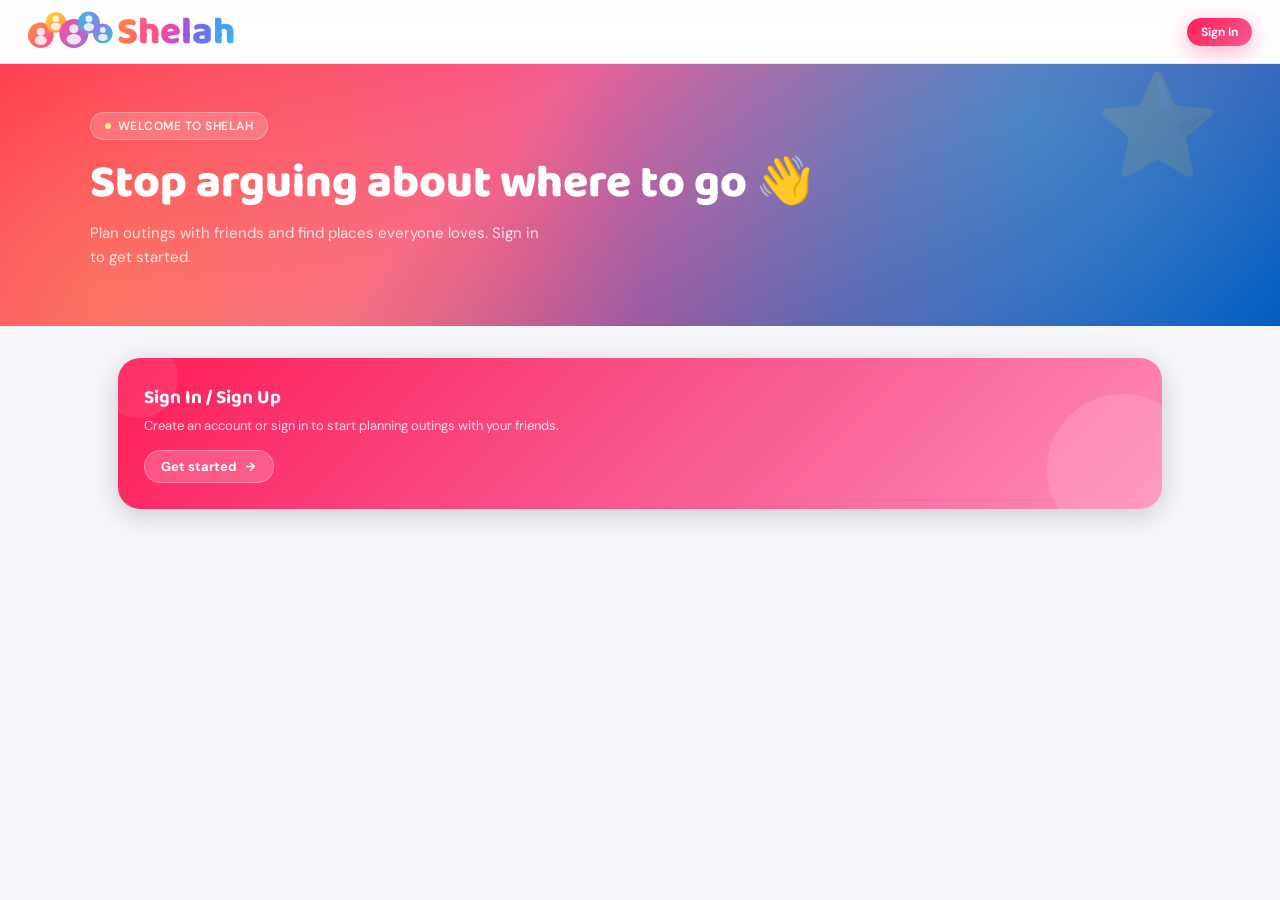
==== commit 901de324: "upload" ====
--- a/index.html
+++ b/index.html
@@ -134,7 +134,6 @@
     <a href="/friends.html" class="action-card card-add-friend" onclick="return navGuard(event)">
       <div class="blob"></div>
       <div class="blob2"></div>
-      <div class="card-icon-wrap">👤</div>
       <div class="card-content">
         <div class="card-title">Add Friend</div>
         <div class="card-desc">Invite someone by name or link and start planning outings together.</div>
@@ -147,7 +146,6 @@
     <a href="/create-outing.html" class="action-card card-create-group" onclick="return navGuard(event)">
       <div class="blob"></div>
       <div class="blob2"></div>
-      <div class="card-icon-wrap">🫂</div>
       <div class="card-content">
         <div class="card-title">Create New Group</div>
         <div class="card-desc">Bring your crew together — name your group and add members to start voting on plans.
@@ -161,7 +159,6 @@
     <a href="/outings.html" class="action-card card-view-outings" onclick="return navGuard(event)">
       <div class="blob"></div>
       <div class="blob2"></div>
-      <div class="card-icon-wrap">🗺️</div>
       <div class="card-content">
         <div class="card-title">Confirmed Outings</div>
         <div class="card-desc">Browse confirmed outings, explore recommendations, and vote on places.</div>
@@ -174,7 +171,6 @@
     <a href="/groups.html" class="action-card card-view-groups" onclick="return navGuard(event)">
       <div class="blob"></div>
       <div class="blob2"></div>
-      <div class="card-icon-wrap">🏕️</div>
       <div class="card-content">
         <div class="card-title">View Groups</div>
         <div class="card-desc">See all groups you're part of — confirmed or still gathering requirements.</div>
@@ -191,7 +187,6 @@
     <div class="action-card card-add-friend" onclick="openAuthModal()" style="cursor:pointer">
       <div class="blob"></div>
       <div class="blob2"></div>
-      <div class="card-icon-wrap">🔐</div>
       <div class="card-content">
         <div class="card-title">Sign In / Sign Up</div>
         <div class="card-desc">Create an account or sign in to start planning outings with your friends.</div>
--- a/css/styles.css
+++ b/css/styles.css
@@ -81,13 +81,22 @@
 }
 
 .nav-logo {
-    font-family: 'Baloo 2', sans-serif;
-    font-weight: 800;
-    font-size: 28px;
-    line-height: 1;
-    display: flex;
-    align-items: baseline;
-    text-decoration: none
+    display: block;
+    width: 210px;
+    height: 50px;
+    position: relative;
+    text-decoration: none;
+}
+.nav-logo .row {
+    position: absolute;
+    top: 50%;
+    left: 0;
+    transform: translateY(-50%) scale(0.58);
+    transform-origin: left center;
+    margin: 0;
+}
+.nav-logo .tag {
+    display: none;
 }
 
 .nav-logo .l1 {
@@ -1175,23 +1184,23 @@
     transition: transform 0.4s cubic-bezier(0.34, 1.56, 0.64, 1);
 }
 
-.card:hover .bub:nth-child(1) {
+.card:hover .bub:nth-child(1), .nav-logo:hover .bub:nth-child(1) {
     transform: translateY(-7px) scale(1.1);
 }
 
-.card:hover .bub:nth-child(2) {
+.card:hover .bub:nth-child(2), .nav-logo:hover .bub:nth-child(2) {
     transform: translateY(-4px) scale(1.07);
 }
 
-.card:hover .bub:nth-child(3) {
+.card:hover .bub:nth-child(3), .nav-logo:hover .bub:nth-child(3) {
     transform: translateY(-9px) scale(1.13);
 }
 
-.card:hover .bub:nth-child(4) {
+.card:hover .bub:nth-child(4), .nav-logo:hover .bub:nth-child(4) {
     transform: translateY(-3px) scale(1.06);
 }
 
-.card:hover .bub:nth-child(5) {
+.card:hover .bub:nth-child(5), .nav-logo:hover .bub:nth-child(5) {
     transform: translateY(-6px) scale(1.09);
 }
 
@@ -1199,6 +1208,7 @@
 .word {
     line-height: 1;
     display: block;
+    white-space: nowrap;
 }
 
 .tag {
@@ -1216,17 +1226,6 @@
     font-weight: 800;
 }
 
-/* FONT B: Paytone One */
-.fb {
-    font-family: 'Paytone One', cursive;
-}
-
-/* FONT C: Space Grotesk */
-.fc {
-    font-family: 'Space Grotesk', sans-serif;
-    font-weight: 700;
-}
-
 /* gradient text helper */
 .gtext {
     -webkit-background-clip: text;
@@ -1236,7 +1235,7 @@
     transition: letter-spacing 0.4s ease, filter 0.4s ease;
 }
 
-.card:hover .gtext {
+.card:hover .gtext, .nav-logo:hover .gtext {
     filter: brightness(1.12);
 }
 
@@ -1246,27 +1245,27 @@
     transition: transform 0.35s cubic-bezier(0.34, 1.56, 0.64, 1);
 }
 
-.card:hover .letter:nth-child(1) {
+.card:hover .letter:nth-child(1), .nav-logo:hover .letter:nth-child(1) {
     transform: translateY(-4px);
 }
 
-.card:hover .letter:nth-child(2) {
+.card:hover .letter:nth-child(2), .nav-logo:hover .letter:nth-child(2) {
     transform: translateY(-2px);
 }
 
-.card:hover .letter:nth-child(3) {
+.card:hover .letter:nth-child(3), .nav-logo:hover .letter:nth-child(3) {
     transform: translateY(-5px);
 }
 
-.card:hover .letter:nth-child(4) {
+.card:hover .letter:nth-child(4), .nav-logo:hover .letter:nth-child(4) {
     transform: translateY(-2px);
 }
 
-.card:hover .letter:nth-child(5) {
+.card:hover .letter:nth-child(5), .nav-logo:hover .letter:nth-child(5) {
     transform: translateY(-4px);
 }
 
-.card:hover .letter:nth-child(6) {
+.card:hover .letter:nth-child(6), .nav-logo:hover .letter:nth-child(6) {
     transform: translateY(-3px);
 }
 
@@ -1411,4 +1410,10 @@
 .fnote strong {
     color: #777;
     font-weight: 600;
+}
+
+.row {
+    display: flex;
+    align-items: center;
+    gap: 38px;
 }
